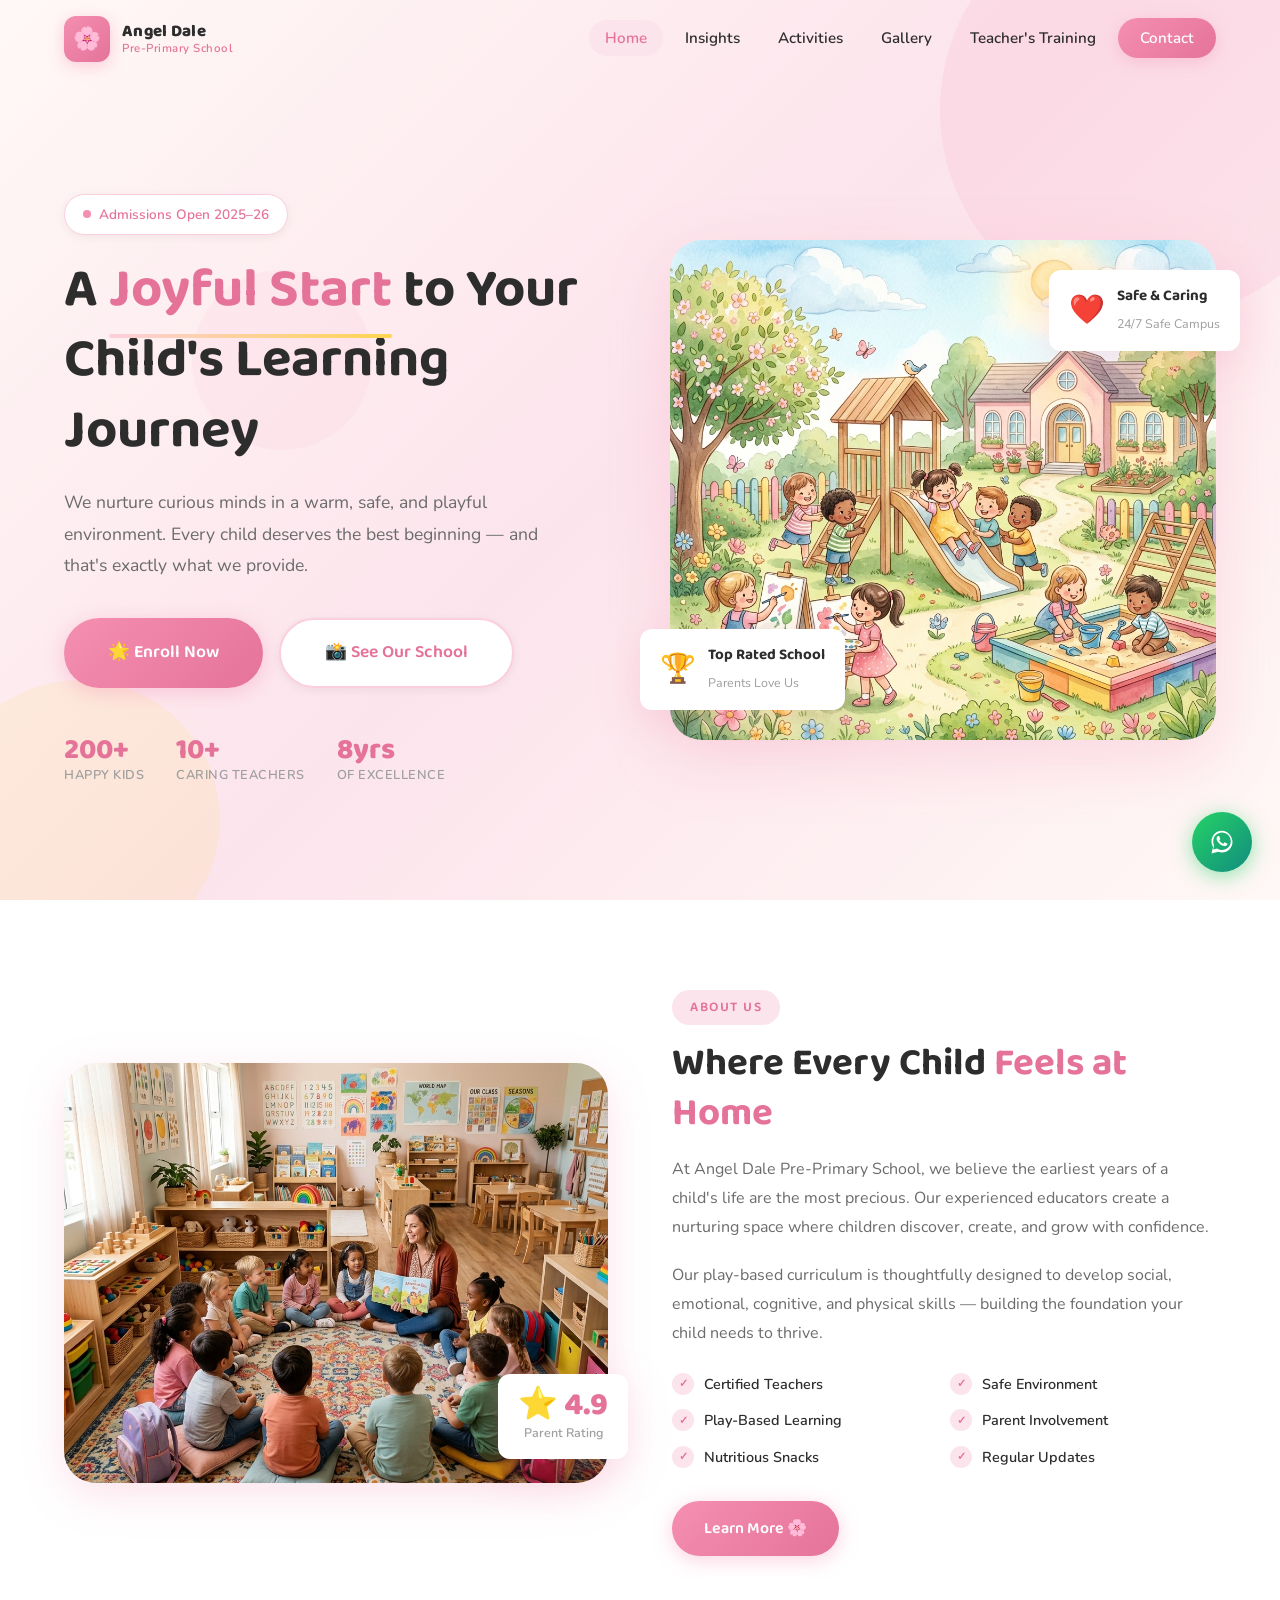
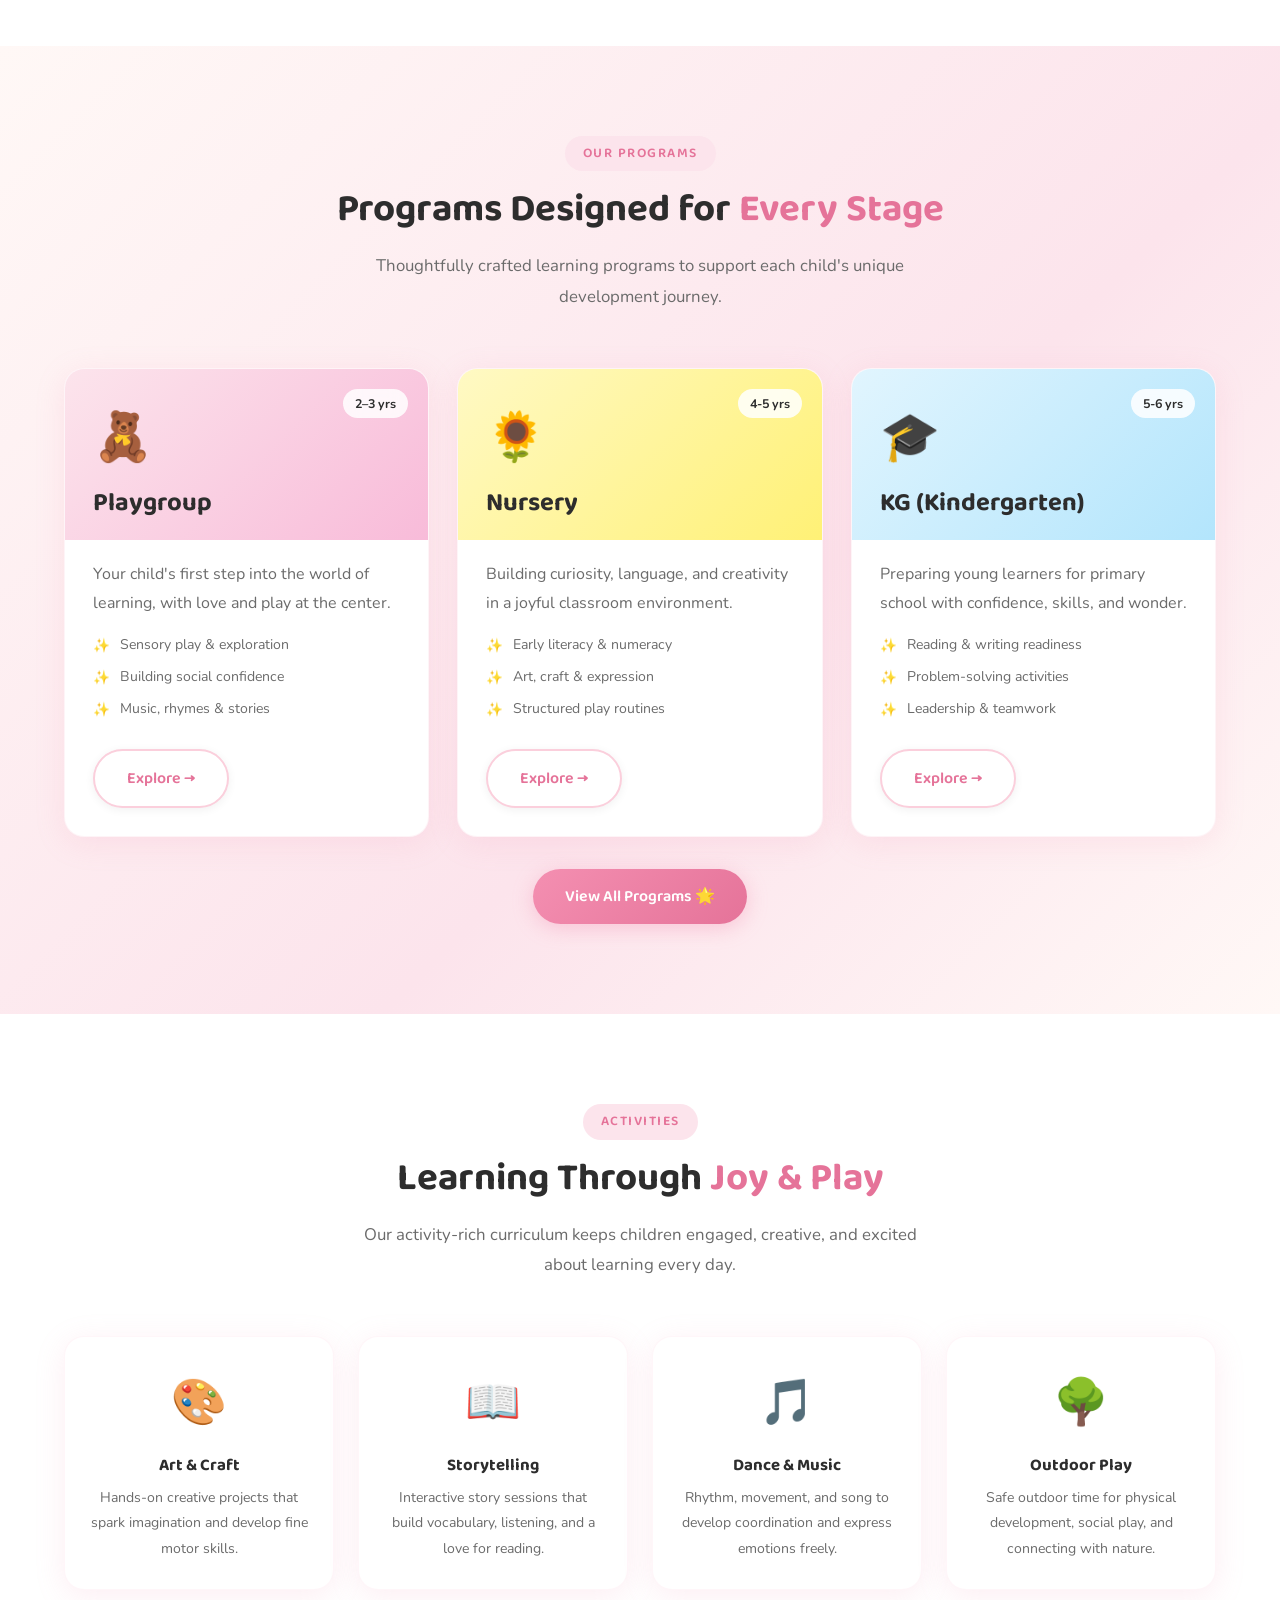
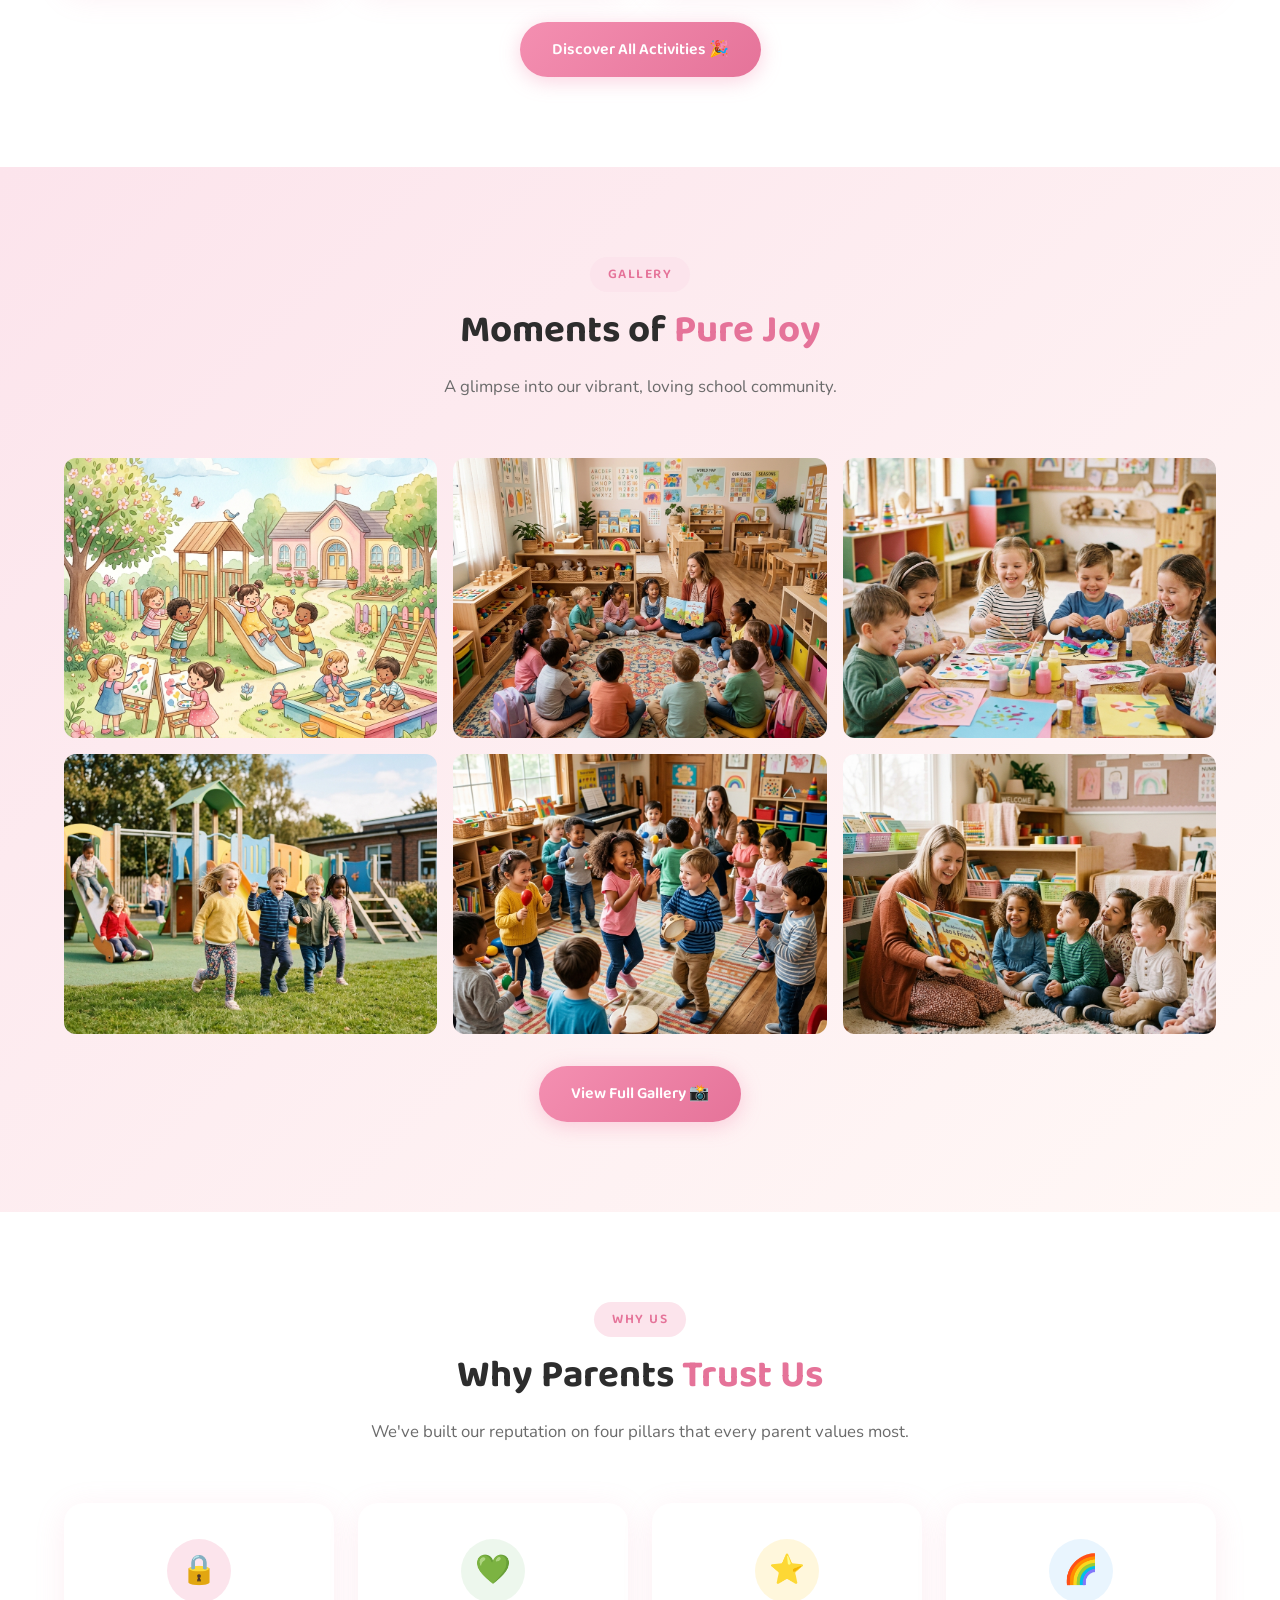
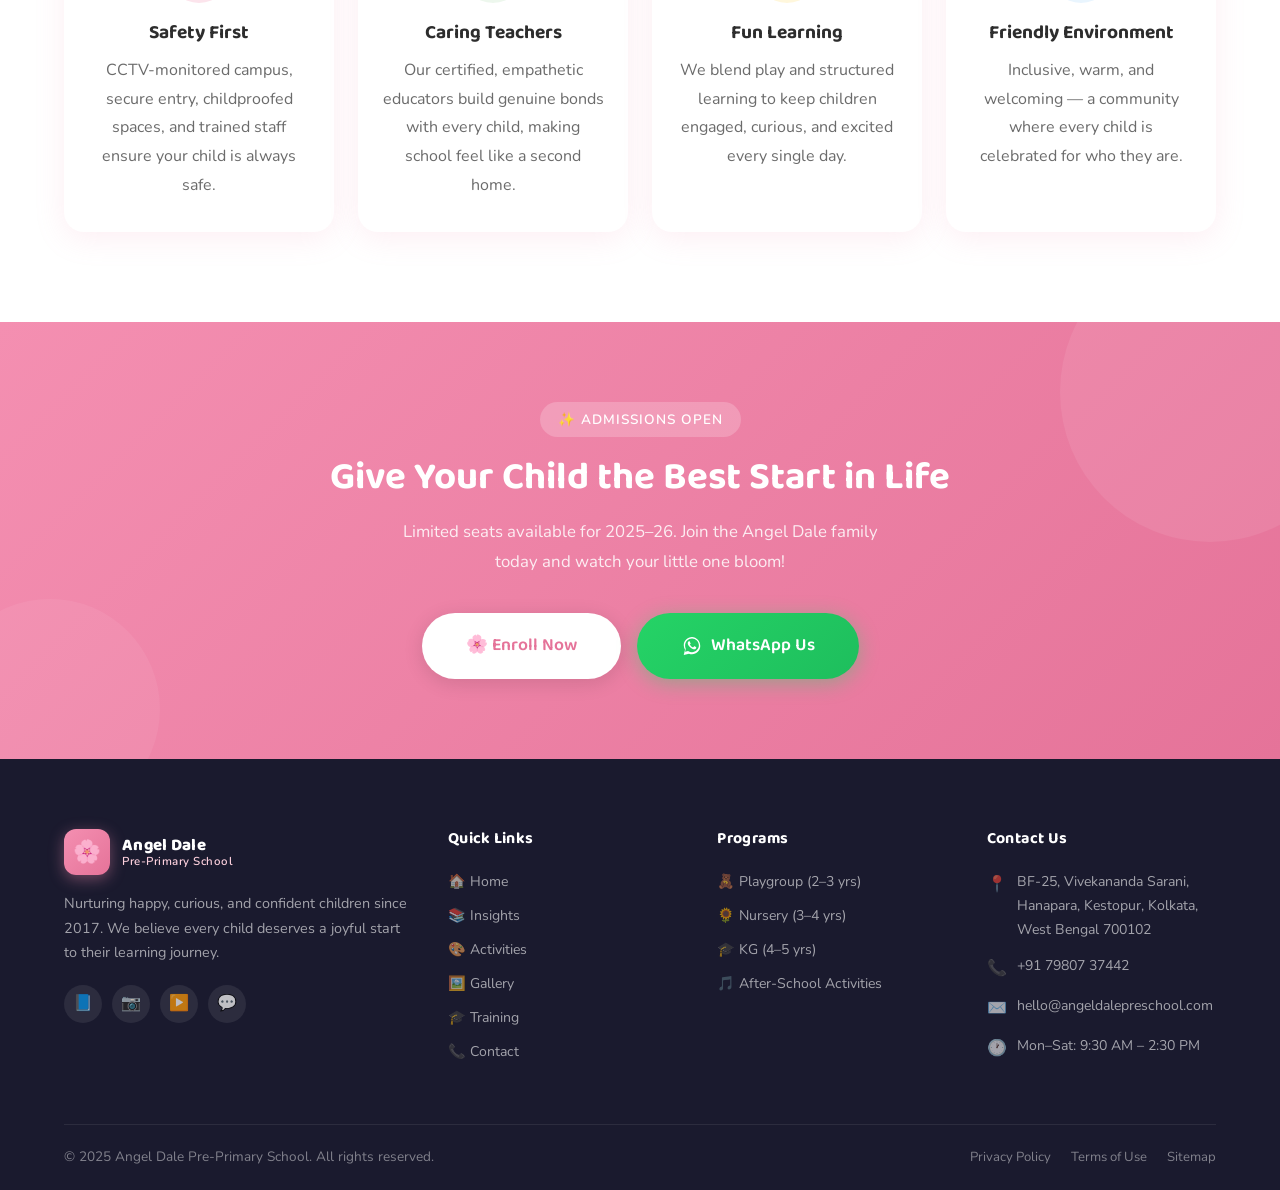
==== index.html @ d0fca9ce "Finalized Layout and Theme" ====
<!DOCTYPE html>
<html lang="en">

<head>
  <meta charset="UTF-8" />
  <meta name="viewport" content="width=device-width, initial-scale=1.0" />
  <title>Angel Dale Pre-Primary School – A Joyful Start to Learning</title>
  <meta name="description"
    content="Angel Dale Pre-Primary School offers a warm, safe, and joyful learning environment for children aged 2–5 years. Enroll today for Playgroup, Nursery, and KG programs." />
  <link rel="stylesheet" href="css/style.css" />
  <!-- Phosphor Icons -->
  <script src="https://unpkg.com/@phosphor-icons/web@2.1.1/src/index.js" defer></script>
</head>

<body>

  <!-- ============ NAVBAR ============ -->
  <nav class="navbar" id="navbar" aria-label="Main navigation">
    <div class="container">
      <div class="nav-inner">
        <!-- Logo -->
        <a href="index.html" class="nav-logo" aria-label="Angel Dale Home">
          <div class="nav-logo-icon">🌸</div>
          <div class="nav-logo-text">
            <span class="nav-logo-name">Angel Dale</span>
            <span class="nav-logo-tagline">Pre-Primary School</span>
          </div>
        </a>

        <!-- Navigation Links -->
        <ul class="nav-menu" id="nav-menu" role="menubar">
          <li role="none"><a href="index.html" class="nav-link active" role="menuitem">Home</a></li>
          <li role="none"><a href="insights.html" class="nav-link" role="menuitem">Insights</a></li>
          <li role="none"><a href="activities.html" class="nav-link" role="menuitem">Activities</a></li>
          <li role="none"><a href="gallery.html" class="nav-link" role="menuitem">Gallery</a></li>
          <li role="none"><a href="training.html" class="nav-link" role="menuitem">Teacher's Training</a></li>
          <li role="none"><a href="contact.html" class="nav-link nav-cta" role="menuitem">Contact</a></li>
        </ul>

        <!-- Hamburger -->
        <button class="hamburger" id="hamburger" aria-label="Toggle mobile menu" aria-expanded="false">
          <span></span><span></span><span></span>
        </button>
      </div>
    </div>
  </nav>

  <!-- ============ HERO SECTION ============ -->
  <section class="hero" id="home" aria-label="Hero section">
    <div class="hero-bg-shapes" aria-hidden="true">
      <div class="hero-shape hero-shape-1"></div>
      <div class="hero-shape hero-shape-2"></div>
      <div class="hero-shape hero-shape-3"></div>
    </div>
    <div class="container">
      <div class="hero-content">
        <!-- Hero Text -->
        <div class="hero-text">
          <div class="hero-badge">
            <span class="hero-badge-dot"></span>
            Admissions Open 2025–26
          </div>
          <h1 class="hero-title">
            A <span class="highlight">Joyful Start</span> to Your Child's Learning Journey
          </h1>
          <p class="hero-description">
            We nurture curious minds in a warm, safe, and playful environment.
            Every child deserves the best beginning — and that's exactly what we provide.
          </p>
          <div class="hero-buttons">
            <a href="contact.html" class="btn btn-primary btn-lg" id="btn-enroll-hero">
              🌟 Enroll Now
            </a>
            <a href="gallery.html" class="btn btn-secondary btn-lg" id="btn-visit-hero">
              📸 See Our School
            </a>
          </div>
          <div class="hero-stats">
            <div class="hero-stat">
              <span class="hero-stat-number" data-count="200" data-suffix="+">200+</span>
              <span class="hero-stat-label">Happy Kids</span>
            </div>
            <div class="hero-stat">
              <span class="hero-stat-number" data-count="10" data-suffix="+">10+</span>
              <span class="hero-stat-label">Caring Teachers</span>
            </div>
            <div class="hero-stat">
              <span class="hero-stat-number" data-count="8" data-suffix="yrs">8yrs</span>
              <span class="hero-stat-label">Of Excellence</span>
            </div>
          </div>
        </div>

        <!-- Hero Image -->
        <div class="hero-image-wrap" aria-hidden="true">
          <img src="images/hero.png" alt="Children happily learning at Angel Dale" class="hero-img" />
          <div class="hero-float-card hero-float-card-1">
            <span class="float-card-icon">🏆</span>
            <div class="float-card-text">
              <strong>Top Rated School</strong>
              <span>Parents Love Us</span>
            </div>
          </div>
          <div class="hero-float-card hero-float-card-2">
            <span class="float-card-icon">❤️</span>
            <div class="float-card-text">
              <strong>Safe & Caring</strong>
              <span>24/7 Safe Campus</span>
            </div>
          </div>
        </div>
      </div>
    </div>
  </section>

  <!-- ============ ABOUT PREVIEW ============ -->
  <section class="section bg-white" id="about" aria-label="About Angel Dale">
    <div class="container">
      <div class="about-preview">
        <div class="about-img-wrap reveal-left">
          <img src="images/classroom.png" alt="Angel Dale warm classroom" class="about-img" />
          <div class="about-img-badge">
            <div class="badge-number">⭐ 4.9</div>
            <div class="badge-text">Parent Rating</div>
          </div>
        </div>
        <div class="about-text reveal-right">
          <span class="section-badge">About Us</span>
          <h2>Where Every Child <span style="color:var(--primary-dark)">Feels at Home</span></h2>
          <p>
            At Angel Dale Pre-Primary School, we believe the earliest years of a child's life
            are the most precious. Our experienced educators create a nurturing space where
            children discover, create, and grow with confidence.
          </p>
          <p>
            Our play-based curriculum is thoughtfully designed to develop social, emotional,
            cognitive, and physical skills — building the foundation your child needs to thrive.
          </p>
          <div class="about-features">
            <div class="about-feature-item">
              <span class="check">✓</span>
              Certified Teachers
            </div>
            <div class="about-feature-item">
              <span class="check">✓</span>
              Safe Environment
            </div>
            <div class="about-feature-item">
              <span class="check">✓</span>
              Play-Based Learning
            </div>
            <div class="about-feature-item">
              <span class="check">✓</span>
              Parent Involvement
            </div>
            <div class="about-feature-item">
              <span class="check">✓</span>
              Nutritious Snacks
            </div>
            <div class="about-feature-item">
              <span class="check">✓</span>
              Regular Updates
            </div>
          </div>
          <div class="mt-32">
            <a href="insights.html" class="btn btn-primary" id="btn-about-learn">
              Learn More 🌸
            </a>
          </div>
        </div>
      </div>
    </div>
  </section>

  <!-- ============ INSIGHTS PREVIEW (COURSES) ============ -->
  <section class="section bg-gradient-warm" id="insights-preview" aria-label="Our programs">
    <div class="container">
      <div class="section-header reveal">
        <span class="section-badge">Our Programs</span>
        <h2 class="section-title">Programs Designed for <span>Every Stage</span></h2>
        <p class="section-subtitle">Thoughtfully crafted learning programs to support each child's unique development
          journey.</p>
      </div>
      <div class="courses-grid">
        <!-- Playgroup -->
        <div class="course-card reveal delay-1">
          <div class="course-card-header playgroup">
            <div class="course-emoji">🧸</div>
            <h3>Playgroup</h3>
            <span class="course-age-badge">2–3 yrs</span>
          </div>
          <div class="course-card-body">
            <p>Your child's first step into the world of learning, with love and play at the center.</p>
            <ul class="course-features">
              <li class="course-feature">Sensory play & exploration</li>
              <li class="course-feature">Building social confidence</li>
              <li class="course-feature">Music, rhymes & stories</li>
            </ul>
          </div>
          <div class="course-card-footer">
            <a href="insights.html#playgroup" class="btn btn-secondary" id="btn-playgroup-home">Explore →</a>
          </div>
        </div>

        <!-- Nursery -->
        <div class="course-card reveal delay-2">
          <div class="course-card-header nursery">
            <div class="course-emoji">🌻</div>
            <h3>Nursery</h3>
            <span class="course-age-badge">4-5 yrs</span>
          </div>
          <div class="course-card-body">
            <p>Building curiosity, language, and creativity in a joyful classroom environment.</p>
            <ul class="course-features">
              <li class="course-feature">Early literacy & numeracy</li>
              <li class="course-feature">Art, craft & expression</li>
              <li class="course-feature">Structured play routines</li>
            </ul>
          </div>
          <div class="course-card-footer">
            <a href="insights.html#nursery" class="btn btn-secondary" id="btn-nursery-home">Explore →</a>
          </div>
        </div>

        <!-- KG -->
        <div class="course-card reveal delay-3">
          <div class="course-card-header kg">
            <div class="course-emoji">🎓</div>
            <h3>KG (Kindergarten)</h3>
            <span class="course-age-badge">5-6 yrs</span>
          </div>
          <div class="course-card-body">
            <p>Preparing young learners for primary school with confidence, skills, and wonder.</p>
            <ul class="course-features">
              <li class="course-feature">Reading & writing readiness</li>
              <li class="course-feature">Problem-solving activities</li>
              <li class="course-feature">Leadership & teamwork</li>
            </ul>
          </div>
          <div class="course-card-footer">
            <a href="insights.html#kg" class="btn btn-secondary" id="btn-kg-home">Explore →</a>
          </div>
        </div>
      </div>
      <div class="text-center mt-32 reveal">
        <a href="insights.html" class="btn btn-primary" id="btn-all-programs">View All Programs 🌟</a>
      </div>
    </div>
  </section>

  <!-- ============ ACTIVITIES PREVIEW ============ -->
  <section class="section bg-white" id="activities-preview" aria-label="Activities at Angel Dale">
    <div class="container">
      <div class="section-header reveal">
        <span class="section-badge">Activities</span>
        <h2 class="section-title">Learning Through <span>Joy & Play</span></h2>
        <p class="section-subtitle">Our activity-rich curriculum keeps children engaged, creative, and excited about
          learning every day.</p>
      </div>
      <div class="activities-grid">
        <div class="activity-card reveal delay-1">
          <span class="activity-icon">🎨</span>
          <h4>Art & Craft</h4>
          <p>Hands-on creative projects that spark imagination and develop fine motor skills.</p>
        </div>
        <div class="activity-card reveal delay-2">
          <span class="activity-icon">📖</span>
          <h4>Storytelling</h4>
          <p>Interactive story sessions that build vocabulary, listening, and a love for reading.</p>
        </div>
        <div class="activity-card reveal delay-3">
          <span class="activity-icon">🎵</span>
          <h4>Dance & Music</h4>
          <p>Rhythm, movement, and song to develop coordination and express emotions freely.</p>
        </div>
        <div class="activity-card reveal delay-4">
          <span class="activity-icon">🌳</span>
          <h4>Outdoor Play</h4>
          <p>Safe outdoor time for physical development, social play, and connecting with nature.</p>
        </div>
      </div>
      <div class="text-center mt-32 reveal">
        <a href="activities.html" class="btn btn-primary" id="btn-all-activities">Discover All Activities 🎉</a>
      </div>
    </div>
  </section>

  <!-- ============ GALLERY PREVIEW ============ -->
  <section class="section bg-gradient-pink" id="gallery-preview" aria-label="Gallery preview">
    <div class="container">
      <div class="section-header reveal">
        <span class="section-badge">Gallery</span>
        <h2 class="section-title">Moments of <span>Pure Joy</span></h2>
        <p class="section-subtitle">A glimpse into our vibrant, loving school community.</p>
      </div>
      <div class="gallery-grid reveal">
        <div class="gallery-item" data-lightbox>
          <img src="images/hero.png" alt="Children playing at Angel Dale" loading="lazy" />
          <div class="gallery-overlay">
            <div class="gallery-overlay-icon">🔍</div>
          </div>
        </div>
        <div class="gallery-item" data-lightbox>
          <img src="images/classroom.png" alt="Classroom at Angel Dale" loading="lazy" />
          <div class="gallery-overlay">
            <div class="gallery-overlay-icon">🔍</div>
          </div>
        </div>
        <div class="gallery-item" data-lightbox>
          <img src="images/art-craft.png" alt="Art and craft activities" loading="lazy" />
          <div class="gallery-overlay">
            <div class="gallery-overlay-icon">🔍</div>
          </div>
        </div>
        <div class="gallery-item" data-lightbox>
          <img src="images/outdoor-play.png" alt="Outdoor play session" loading="lazy" />
          <div class="gallery-overlay">
            <div class="gallery-overlay-icon">🔍</div>
          </div>
        </div>
        <div class="gallery-item" data-lightbox>
          <img src="images/dance-music.png" alt="Dance and music class" loading="lazy" />
          <div class="gallery-overlay">
            <div class="gallery-overlay-icon">🔍</div>
          </div>
        </div>
        <div class="gallery-item" data-lightbox>
          <img src="images/storytelling.png" alt="Storytelling session" loading="lazy" />
          <div class="gallery-overlay">
            <div class="gallery-overlay-icon">🔍</div>
          </div>
        </div>
      </div>
      <div class="text-center mt-32 reveal">
        <a href="gallery.html" class="btn btn-primary" id="btn-gallery-more">View Full Gallery 📸</a>
      </div>
    </div>
  </section>

  <!-- ============ WHY PARENTS TRUST US ============ -->
  <section class="section bg-white" id="trust" aria-label="Why parents trust Angel Dale">
    <div class="container">
      <div class="section-header reveal">
        <span class="section-badge">Why Us</span>
        <h2 class="section-title">Why Parents <span>Trust Us</span></h2>
        <p class="section-subtitle">We've built our reputation on four pillars that every parent values most.</p>
      </div>
      <div class="trust-grid">
        <div class="trust-card reveal delay-1">
          <div class="icon-circle pink">🔒</div>
          <h4>Safety First</h4>
          <p>CCTV-monitored campus, secure entry, childproofed spaces, and trained staff ensure your child is always
            safe.</p>
        </div>
        <div class="trust-card reveal delay-2">
          <div class="icon-circle green">💚</div>
          <h4>Caring Teachers</h4>
          <p>Our certified, empathetic educators build genuine bonds with every child, making school feel like a second
            home.</p>
        </div>
        <div class="trust-card reveal delay-3">
          <div class="icon-circle yellow">⭐</div>
          <h4>Fun Learning</h4>
          <p>We blend play and structured learning to keep children engaged, curious, and excited every single day.</p>
        </div>
        <div class="trust-card reveal delay-4">
          <div class="icon-circle blue">🌈</div>
          <h4>Friendly Environment</h4>
          <p>Inclusive, warm, and welcoming — a community where every child is celebrated for who they are.</p>
        </div>
      </div>
    </div>
  </section>

  <!-- ============ CTA SECTION ============ -->
  <section class="cta-section" id="cta-main" aria-label="Admissions open call to action">
    <div class="container">
      <div class="cta-content reveal">
        <span class="cta-badge">✨ Admissions Open</span>
        <h2>Give Your Child the Best Start in Life</h2>
        <p>Limited seats available for 2025–26. Join the Angel Dale family today and watch your little one bloom!</p>
        <div class="cta-buttons">
          <a href="contact.html" class="btn btn-white btn-lg" id="btn-cta-enroll">
            🌸 Enroll Now
          </a>
          <a href="https://wa.me/919876543210?text=Hello!%20I'd%20like%20to%20enquire%20about%20admissions%20at%20Angel%20Dale."
            class="btn btn-whatsapp btn-lg" id="btn-cta-whatsapp" target="_blank" rel="noopener">
            <svg width="22" height="22" viewBox="0 0 32 32" fill="currentColor" aria-hidden="true">
              <path
                d="M16 3C9.373 3 4 8.373 4 15c0 2.386.669 4.617 1.827 6.52L4 29l7.68-1.803A12.94 12.94 0 0016 28c6.627 0 12-5.373 12-12S22.627 3 16 3zm0 22c-1.89 0-3.662-.515-5.18-1.415l-.37-.22-4.57 1.072 1.097-4.46-.24-.385A9.94 9.94 0 016 15c0-5.514 4.486-10 10-10s10 4.486 10 10-4.486 10-10 10zm5.58-7.56c-.305-.152-1.806-.891-2.086-.993-.28-.102-.484-.152-.688.152-.204.305-.789.993-.968 1.197-.178.203-.357.228-.662.076-.305-.152-1.288-.474-2.452-1.511-.907-.809-1.52-1.807-1.698-2.112-.178-.305-.019-.47.134-.621.137-.136.305-.355.458-.533.152-.178.203-.305.305-.508.102-.203.051-.381-.025-.533-.076-.152-.688-1.66-.942-2.272-.248-.597-.5-.516-.688-.525l-.585-.01c-.203 0-.533.076-.812.381-.28.305-1.068 1.044-1.068 2.547s1.093 2.955 1.245 3.158c.152.204 2.15 3.284 5.212 4.606.729.315 1.298.503 1.741.644.732.232 1.398.2 1.924.121.587-.087 1.806-.738 2.061-1.451.254-.713.254-1.324.178-1.451-.076-.128-.28-.203-.585-.355z" />
            </svg>
            WhatsApp Us
          </a>
        </div>
      </div>
    </div>
  </section>

  <!-- ============ FOOTER ============ -->
  <footer class="footer" aria-label="Site footer">
    <div class="container">
      <div class="footer-grid">
        <!-- Brand -->
        <div class="footer-brand">
          <a href="index.html" class="nav-logo">
            <div class="nav-logo-icon">🌸</div>
            <div class="nav-logo-text">
              <span class="nav-logo-name">Angel Dale</span>
              <span class="nav-logo-tagline" style="color:var(--primary-light)">Pre-Primary School</span>
            </div>
          </a>
          <p>Nurturing happy, curious, and confident children since 2017. We believe every child deserves a joyful start
            to their learning journey.</p>
          <div class="footer-social">
            <a href="#" class="footer-social-link" aria-label="Facebook">📘</a>
            <a href="#" class="footer-social-link" aria-label="Instagram">📷</a>
            <a href="#" class="footer-social-link" aria-label="YouTube">▶️</a>
            <a href="https://wa.me/919876543210" class="footer-social-link" aria-label="WhatsApp" target="_blank"
              rel="noopener">💬</a>
          </div>
        </div>

        <!-- Quick Links -->
        <div>
          <h4 class="footer-heading">Quick Links</h4>
          <ul class="footer-links">
            <li><a href="index.html" class="footer-link">🏠 Home</a></li>
            <li><a href="insights.html" class="footer-link">📚 Insights</a></li>
            <li><a href="activities.html" class="footer-link">🎨 Activities</a></li>
            <li><a href="gallery.html" class="footer-link">🖼️ Gallery</a></li>
            <li><a href="training.html" class="footer-link">🎓 Training</a></li>
            <li><a href="contact.html" class="footer-link">📞 Contact</a></li>
          </ul>
        </div>

        <!-- Programs -->
        <div>
          <h4 class="footer-heading">Programs</h4>
          <ul class="footer-links">
            <li><a href="insights.html#playgroup" class="footer-link">🧸 Playgroup (2–3 yrs)</a></li>
            <li><a href="insights.html#nursery" class="footer-link">🌻 Nursery (3–4 yrs)</a></li>
            <li><a href="insights.html#kg" class="footer-link">🎓 KG (4–5 yrs)</a></li>
            <li><a href="activities.html" class="footer-link">🎵 After-School Activities</a></li>
          </ul>
        </div>

        <!-- Contact -->
        <div>
          <h4 class="footer-heading">Contact Us</h4>
          <div class="footer-contact-item">
            <span class="footer-contact-icon">📍</span>
            <span>BF-25, Vivekananda Sarani, Hanapara, Kestopur, Kolkata, West Bengal 700102 </span>
          </div>
          <div class="footer-contact-item">
            <span class="footer-contact-icon">📞</span>
            <span><a href="tel:+91 7980737442" style="color:inherit">+91 79807 37442</a></span>
          </div>
          <div class="footer-contact-item">
            <span class="footer-contact-icon">✉️</span>
            <span><a href="mailto:hello@angeldalepreschool.com"
                style="color:inherit">hello@angeldalepreschool.com</a></span>
          </div>
          <div class="footer-contact-item">
            <span class="footer-contact-icon">🕐</span>
            <span>Mon–Sat: 9:30 AM – 2:30 PM</span>
          </div>
        </div>
      </div>

      <!-- Footer Bottom -->
      <div class="footer-bottom">
        <p>© 2025 Angel Dale Pre-Primary School. All rights reserved.</p>
        <div class="footer-bottom-links">
          <a href="#">Privacy Policy</a>
          <a href="#">Terms of Use</a>
          <a href="#">Sitemap</a>
        </div>
      </div>
    </div>
  </footer>

  <!-- ============ FLOATING WHATSAPP BUTTON ============ -->
  <a href="https://wa.me/917980737442?text=Hello!%20I'd%20like%20to%20enquire%20about%20Angel%20Dale%20Pre-Primary%20School."
    class="whatsapp-float" id="whatsapp-float" target="_blank" rel="noopener" aria-label="Chat on WhatsApp">
    <span class="whatsapp-float-tooltip">Chat with us!</span>
    <svg width="28" height="28" viewBox="0 0 32 32" fill="white" aria-hidden="true">
      <path
        d="M16 3C9.373 3 4 8.373 4 15c0 2.386.669 4.617 1.827 6.52L4 29l7.68-1.803A12.94 12.94 0 0016 28c6.627 0 12-5.373 12-12S22.627 3 16 3zm0 22c-1.89 0-3.662-.515-5.18-1.415l-.37-.22-4.57 1.072 1.097-4.46-.24-.385A9.94 9.94 0 016 15c0-5.514 4.486-10 10-10s10 4.486 10 10-4.486 10-10 10zm5.58-7.56c-.305-.152-1.806-.891-2.086-.993-.28-.102-.484-.152-.688.152-.204.305-.789.993-.968 1.197-.178.203-.357.228-.662.076-.305-.152-1.288-.474-2.452-1.511-.907-.809-1.52-1.807-1.698-2.112-.178-.305-.019-.47.134-.621.137-.136.305-.355.458-.533.152-.178.203-.305.305-.508.102-.203.051-.381-.025-.533-.076-.152-.688-1.66-.942-2.272-.248-.597-.5-.516-.688-.525l-.585-.01c-.203 0-.533.076-.812.381-.28.305-1.068 1.044-1.068 2.547s1.093 2.955 1.245 3.158c.152.204 2.15 3.284 5.212 4.606.729.315 1.298.503 1.741.644.732.232 1.398.2 1.924.121.587-.087 1.806-.738 2.061-1.451.254-.713.254-1.324.178-1.451-.076-.128-.28-.203-.585-.355z" />
    </svg>
  </a>

  <!-- ============ LIGHTBOX ============ -->
  <div class="lightbox" id="lightbox" role="dialog" aria-modal="true" aria-label="Image viewer">
    <div class="lightbox-content">
      <button class="lightbox-close" id="lightbox-close" aria-label="Close image viewer">✕</button>
      <button class="lightbox-nav lightbox-prev" id="lightbox-prev" aria-label="Previous image">‹</button>
      <img src="" alt="Gallery image" class="lightbox-img" id="lightbox-img" />
      <button class="lightbox-nav lightbox-next" id="lightbox-next" aria-label="Next image">›</button>
    </div>
  </div>

  <script src="js/script.js"></script>
</body>

</html>
---- css/style.css ----
/* ============================================
   ANGEL DALE PRE-PRIMARY SCHOOL - STYLESHEET
   Design System: Soft, Warm, Child-Friendly
   ============================================ */

/* ---------- GOOGLE FONTS IMPORT ---------- */
@import url('https://fonts.googleapis.com/css2?family=Baloo+2:wght@400;500;600;700;800&family=Nunito:wght@300;400;500;600;700&display=swap');

/* ---------- CSS CUSTOM PROPERTIES ---------- */
:root {
  --primary: #F48FB1;
  --primary-dark: #E57399;
  --primary-light: #FBCFDC;
  --secondary: #FCE4EC;
  --background: #FFF8F6;
  --text: #2D2D2D;
  --text-light: #6B6B6B;
  --text-muted: #9E9E9E;
  --accent: #FFD54F;
  --accent-dark: #FFB300;
  --white: #FFFFFF;
  --green: #A5D6A7;
  --blue: #90CAF9;
  --purple: #CE93D8;

  /* Shadows */
  --shadow-soft: 0 4px 20px rgba(244, 143, 177, 0.12);
  --shadow-card: 0 6px 30px rgba(244, 143, 177, 0.15);
  --shadow-hover: 0 12px 40px rgba(244, 143, 177, 0.25);
  --shadow-sm: 0 2px 10px rgba(0, 0, 0, 0.06);

  /* Border Radius */
  --radius-sm: 8px;
  --radius-md: 12px;
  --radius-lg: 20px;
  --radius-xl: 32px;
  --radius-full: 100px;

  /* Transitions */
  --transition: all 0.3s cubic-bezier(0.4, 0, 0.2, 1);
  --transition-slow: all 0.5s cubic-bezier(0.4, 0, 0.2, 1);

  /* Spacing */
  --section-padding: 90px 0;
  --container-max: 1200px;
}

/* ---------- RESET & BASE ---------- */
*, *::before, *::after {
  margin: 0;
  padding: 0;
  box-sizing: border-box;
}

html {
  scroll-behavior: smooth;
  font-size: 16px;
}

body {
  font-family: 'Nunito', sans-serif;
  background-color: var(--background);
  color: var(--text);
  line-height: 1.7;
  overflow-x: hidden;
}

/* ---------- TYPOGRAPHY ---------- */
h1, h2, h3, h4, h5, h6 {
  font-family: 'Baloo 2', cursive;
  font-weight: 700;
  line-height: 1.3;
  color: var(--text);
}

h1 { font-size: clamp(2rem, 5vw, 3.2rem); }
h2 { font-size: clamp(1.6rem, 3.5vw, 2.4rem); }
h3 { font-size: clamp(1.2rem, 2.5vw, 1.6rem); }
h4 { font-size: 1.2rem; }

p {
  font-size: 1rem;
  color: var(--text-light);
  line-height: 1.8;
}

a {
  text-decoration: none;
  color: inherit;
  transition: var(--transition);
}

img {
  max-width: 100%;
  height: auto;
  display: block;
}

ul { list-style: none; }

/* ---------- CONTAINER ---------- */
.container {
  max-width: var(--container-max);
  margin: 0 auto;
  padding: 0 24px;
}

/* ---------- SECTION STYLES ---------- */
.section {
  padding: var(--section-padding);
}

.section-header {
  text-align: center;
  margin-bottom: 56px;
}

.section-badge {
  display: inline-block;
  background: var(--secondary);
  color: var(--primary-dark);
  font-family: 'Baloo 2', cursive;
  font-size: 0.85rem;
  font-weight: 600;
  letter-spacing: 1.5px;
  text-transform: uppercase;
  padding: 6px 18px;
  border-radius: var(--radius-full);
  margin-bottom: 14px;
}

.section-title {
  margin-bottom: 16px;
}

.section-title span {
  color: var(--primary-dark);
}

.section-subtitle {
  font-size: 1.05rem;
  color: var(--text-light);
  max-width: 580px;
  margin: 0 auto;
}

/* ---------- BUTTONS ---------- */
.btn {
  display: inline-flex;
  align-items: center;
  gap: 8px;
  padding: 14px 32px;
  border-radius: var(--radius-full);
  font-family: 'Baloo 2', cursive;
  font-size: 1rem;
  font-weight: 600;
  cursor: pointer;
  border: none;
  transition: var(--transition);
  text-decoration: none;
  white-space: nowrap;
}

.btn-primary {
  background: linear-gradient(135deg, var(--primary), var(--primary-dark));
  color: var(--white);
  box-shadow: 0 4px 20px rgba(244, 143, 177, 0.4);
}

.btn-primary:hover {
  transform: translateY(-2px);
  box-shadow: 0 8px 30px rgba(244, 143, 177, 0.5);
  color: var(--white);
}

.btn-secondary {
  background: var(--white);
  color: var(--primary-dark);
  border: 2px solid var(--primary-light);
  box-shadow: var(--shadow-sm);
}

.btn-secondary:hover {
  background: var(--secondary);
  transform: translateY(-2px);
  box-shadow: var(--shadow-card);
  border-color: var(--primary);
  color: var(--primary-dark);
}

.btn-accent {
  background: linear-gradient(135deg, var(--accent), var(--accent-dark));
  color: var(--text);
  box-shadow: 0 4px 20px rgba(255, 213, 79, 0.4);
}

.btn-accent:hover {
  transform: translateY(-2px);
  box-shadow: 0 8px 30px rgba(255, 213, 79, 0.5);
}

.btn-whatsapp {
  background: linear-gradient(135deg, #25D366, #1ebe5d);
  color: var(--white);
  box-shadow: 0 4px 20px rgba(37, 211, 102, 0.4);
  font-size: 1.05rem;
  padding: 16px 36px;
}

.btn-whatsapp:hover {
  transform: translateY(-3px);
  box-shadow: 0 10px 35px rgba(37, 211, 102, 0.5);
  color: var(--white);
}

.btn-lg {
  padding: 18px 44px;
  font-size: 1.1rem;
}

/* ---------- CARDS ---------- */
.card {
  background: var(--white);
  border-radius: var(--radius-lg);
  box-shadow: var(--shadow-card);
  padding: 32px;
  transition: var(--transition);
  border: 1px solid rgba(244, 143, 177, 0.1);
}

.card:hover {
  transform: translateY(-6px);
  box-shadow: var(--shadow-hover);
  border-color: var(--primary-light);
}

/* ---------- ICON CIRCLE ---------- */
.icon-circle {
  width: 64px;
  height: 64px;
  border-radius: 50%;
  display: flex;
  align-items: center;
  justify-content: center;
  font-size: 1.6rem;
  flex-shrink: 0;
  background: var(--secondary);
}

.icon-circle.pink { background: var(--secondary); }
.icon-circle.yellow { background: rgba(255, 213, 79, 0.2); }
.icon-circle.green { background: rgba(165, 214, 167, 0.2); }
.icon-circle.blue { background: rgba(144, 202, 249, 0.2); }
.icon-circle.purple { background: rgba(206, 147, 216, 0.2); }

/* ---------- GRADIENT BACKGROUNDS ---------- */
.bg-gradient-pink {
  background: linear-gradient(135deg, var(--secondary) 0%, var(--background) 100%);
}

.bg-gradient-warm {
  background: linear-gradient(135deg, #FFF8F6 0%, #FCE4EC 60%, #FFF8F6 100%);
}

.bg-white { background: var(--white); }
.bg-pink { background: var(--secondary); }

/* ============================================
   NAVBAR
   ============================================ */
.navbar {
  position: fixed;
  top: 0;
  left: 0;
  right: 0;
  z-index: 1000;
  padding: 16px 0;
  transition: var(--transition);
  background: transparent;
}

.navbar.scrolled {
  background: rgba(255, 255, 255, 0.95);
  backdrop-filter: blur(12px);
  box-shadow: 0 2px 20px rgba(244, 143, 177, 0.15);
  padding: 12px 0;
}

.nav-inner {
  display: flex;
  align-items: center;
  justify-content: space-between;
}

.nav-logo {
  display: flex;
  align-items: center;
  gap: 12px;
}

.nav-logo-icon {
  width: 46px;
  height: 46px;
  border-radius: 12px;
  background: linear-gradient(135deg, var(--primary), var(--primary-dark));
  display: flex;
  align-items: center;
  justify-content: center;
  font-size: 1.4rem;
  box-shadow: 0 4px 15px rgba(244, 143, 177, 0.4);
}

.nav-logo-text {
  display: flex;
  flex-direction: column;
  line-height: 1.1;
}

.nav-logo-name {
  font-family: 'Baloo 2', cursive;
  font-weight: 800;
  font-size: 1.05rem;
  color: var(--text);
  letter-spacing: 0.3px;
}

.nav-logo-tagline {
  font-size: 0.72rem;
  color: var(--primary-dark);
  font-weight: 600;
  letter-spacing: 0.5px;
}

.nav-menu {
  display: flex;
  align-items: center;
  gap: 6px;
}

.nav-link {
  font-family: 'Nunito', sans-serif;
  font-size: 0.95rem;
  font-weight: 600;
  color: var(--text);
  padding: 8px 16px;
  border-radius: var(--radius-full);
  transition: var(--transition);
}

.nav-link:hover,
.nav-link.active {
  color: var(--primary-dark);
  background: var(--secondary);
}

.nav-cta {
  background: linear-gradient(135deg, var(--primary), var(--primary-dark));
  color: var(--white) !important;
  padding: 10px 22px;
  box-shadow: 0 4px 15px rgba(244, 143, 177, 0.35);
}

.nav-cta:hover {
  transform: translateY(-1px);
  box-shadow: 0 6px 20px rgba(244, 143, 177, 0.45);
  background: var(--secondary) !important;
  color: var(--primary-dark) !important;
}

/* Hamburger */
.hamburger {
  display: none;
  flex-direction: column;
  gap: 5px;
  cursor: pointer;
  padding: 4px;
  background: none;
  border: none;
}

.hamburger span {
  width: 26px;
  height: 2.5px;
  background: var(--text);
  border-radius: 2px;
  transition: var(--transition);
  display: block;
}

.hamburger.open span:nth-child(1) { transform: translateY(7.5px) rotate(45deg); }
.hamburger.open span:nth-child(2) { opacity: 0; }
.hamburger.open span:nth-child(3) { transform: translateY(-7.5px) rotate(-45deg); }

/* ============================================
   HERO SECTION
   ============================================ */
.hero {
  min-height: 100vh;
  display: flex;
  align-items: center;
  position: relative;
  overflow: hidden;
  background: linear-gradient(135deg, #FFF8F6 0%, #FCE4EC 50%, #FFF8F6 100%);
  padding-top: 80px;
}

.hero-bg-shapes {
  position: absolute;
  inset: 0;
  pointer-events: none;
  overflow: hidden;
}

.hero-shape {
  position: absolute;
  border-radius: 50%;
  opacity: 0.12;
  animation: floatBubble 8s ease-in-out infinite;
}

.hero-shape-1 {
  width: 420px;
  height: 420px;
  background: var(--primary);
  top: -100px;
  right: -80px;
  animation-delay: 0s;
}

.hero-shape-2 {
  width: 280px;
  height: 280px;
  background: var(--accent);
  bottom: -60px;
  left: -60px;
  animation-delay: 2s;
}

.hero-shape-3 {
  width: 180px;
  height: 180px;
  background: var(--primary);
  top: 30%;
  left: 15%;
  animation-delay: 4s;
  opacity: 0.07;
}

@keyframes floatBubble {
  0%, 100% { transform: translateY(0) rotate(0deg); }
  50% { transform: translateY(-20px) rotate(5deg); }
}

.hero-content {
  display: grid;
  grid-template-columns: 1fr 1fr;
  align-items: center;
  gap: 60px;
  position: relative;
  z-index: 1;
  padding: 40px 0;
}

.hero-badge {
  display: inline-flex;
  align-items: center;
  gap: 8px;
  background: var(--white);
  border: 1px solid var(--primary-light);
  border-radius: var(--radius-full);
  padding: 8px 18px;
  font-size: 0.85rem;
  font-weight: 600;
  color: var(--primary-dark);
  margin-bottom: 20px;
  box-shadow: var(--shadow-sm);
  animation: fadeInUp 0.6s ease forwards;
}

.hero-badge-dot {
  width: 8px;
  height: 8px;
  background: var(--primary);
  border-radius: 50%;
  animation: pulse 2s ease infinite;
}

@keyframes pulse {
  0%, 100% { opacity: 1; transform: scale(1); }
  50% { opacity: 0.5; transform: scale(1.3); }
}

.hero-title {
  font-size: clamp(2.2rem, 5vw, 3.4rem);
  margin-bottom: 20px;
  animation: fadeInUp 0.8s ease 0.1s forwards;
  opacity: 0;
}

.hero-title .highlight {
  color: var(--primary-dark);
  position: relative;
}

.hero-title .highlight::after {
  content: '';
  position: absolute;
  bottom: -4px;
  left: 0;
  right: 0;
  height: 4px;
  background: linear-gradient(90deg, var(--primary-light), var(--accent));
  border-radius: 2px;
}

.hero-description {
  font-size: 1.1rem;
  color: var(--text-light);
  margin-bottom: 36px;
  max-width: 500px;
  animation: fadeInUp 0.8s ease 0.2s forwards;
  opacity: 0;
}

.hero-buttons {
  display: flex;
  gap: 16px;
  flex-wrap: wrap;
  animation: fadeInUp 0.8s ease 0.3s forwards;
  opacity: 0;
}

.hero-stats {
  display: flex;
  gap: 32px;
  margin-top: 48px;
  animation: fadeInUp 0.8s ease 0.4s forwards;
  opacity: 0;
}

.hero-stat {
  display: flex;
  flex-direction: column;
}

.hero-stat-number {
  font-family: 'Baloo 2', cursive;
  font-size: 1.8rem;
  font-weight: 800;
  color: var(--primary-dark);
  line-height: 1;
}

.hero-stat-label {
  font-size: 0.8rem;
  color: var(--text-muted);
  font-weight: 600;
  text-transform: uppercase;
  letter-spacing: 0.5px;
}

.hero-image-wrap {
  position: relative;
  animation: fadeInRight 0.9s ease 0.2s forwards;
  opacity: 0;
}

.hero-img {
  width: 100%;
  border-radius: var(--radius-xl);
  box-shadow: 0 20px 60px rgba(244, 143, 177, 0.25);
  object-fit: cover;
  height: 500px;
}

.hero-float-card {
  position: absolute;
  background: var(--white);
  border-radius: var(--radius-md);
  padding: 14px 20px;
  box-shadow: var(--shadow-hover);
  display: flex;
  align-items: center;
  gap: 12px;
  animation: floatCard 4s ease-in-out infinite;
}

.hero-float-card-1 {
  bottom: 30px;
  left: -30px;
  animation-delay: 0s;
}

.hero-float-card-2 {
  top: 30px;
  right: -24px;
  animation-delay: 2s;
}

@keyframes floatCard {
  0%, 100% { transform: translateY(0); }
  50% { transform: translateY(-10px); }
}

.float-card-icon {
  font-size: 1.8rem;
}

.float-card-text strong {
  display: block;
  font-family: 'Baloo 2', cursive;
  font-size: 0.95rem;
  color: var(--text);
}

.float-card-text span {
  font-size: 0.78rem;
  color: var(--text-muted);
}

/* ============================================
   ABOUT PREVIEW
   ============================================ */
.about-preview {
  display: grid;
  grid-template-columns: 1fr 1fr;
  align-items: center;
  gap: 64px;
}

.about-img-wrap {
  position: relative;
}

.about-img {
  width: 100%;
  height: 420px;
  object-fit: cover;
  border-radius: var(--radius-xl);
  box-shadow: var(--shadow-hover);
}

.about-img-badge {
  position: absolute;
  bottom: 24px;
  right: -20px;
  background: var(--white);
  border-radius: var(--radius-md);
  padding: 16px 20px;
  box-shadow: var(--shadow-hover);
  text-align: center;
}

.about-img-badge .badge-number {
  font-family: 'Baloo 2', cursive;
  font-size: 2rem;
  font-weight: 800;
  color: var(--primary-dark);
  line-height: 1;
}

.about-img-badge .badge-text {
  font-size: 0.78rem;
  color: var(--text-muted);
  font-weight: 600;
}

.about-text .section-badge {
  text-align: left;
}

.about-text h2 {
  margin-bottom: 16px;
}

.about-text p {
  margin-bottom: 20px;
}

.about-features {
  display: grid;
  grid-template-columns: 1fr 1fr;
  gap: 12px;
  margin-top: 24px;
}

.about-feature-item {
  display: flex;
  align-items: center;
  gap: 10px;
  font-size: 0.9rem;
  font-weight: 600;
  color: var(--text);
}

.about-feature-item .check {
  width: 22px;
  height: 22px;
  background: var(--secondary);
  border-radius: 50%;
  display: flex;
  align-items: center;
  justify-content: center;
  font-size: 0.7rem;
  color: var(--primary-dark);
  flex-shrink: 0;
}

/* ============================================
   COURSES / INSIGHTS PREVIEW
   ============================================ */
.courses-grid {
  display: grid;
  grid-template-columns: repeat(3, 1fr);
  gap: 28px;
}

.course-card {
  background: var(--white);
  border-radius: var(--radius-lg);
  overflow: hidden;
  box-shadow: var(--shadow-card);
  transition: var(--transition);
  border: 1px solid rgba(244, 143, 177, 0.1);
}

.course-card:hover {
  transform: translateY(-8px);
  box-shadow: var(--shadow-hover);
}

.course-card-header {
  padding: 28px 28px 20px;
  position: relative;
}

.course-card-header.playgroup { background: linear-gradient(135deg, #FCE4EC, #F8BBD9); }
.course-card-header.nursery { background: linear-gradient(135deg, #FFF9C4, #FFF176); }
.course-card-header.kg { background: linear-gradient(135deg, #E1F5FE, #B3E5FC); }

.course-emoji {
  font-size: 3rem;
  margin-bottom: 8px;
}

.course-age-badge {
  position: absolute;
  top: 20px;
  right: 20px;
  background: rgba(255, 255, 255, 0.85);
  backdrop-filter: blur(8px);
  border-radius: var(--radius-full);
  padding: 4px 12px;
  font-size: 0.78rem;
  font-weight: 700;
  color: var(--text);
}

.course-card-body {
  padding: 20px 28px 28px;
}

.course-card-body h3 {
  margin-bottom: 12px;
  color: var(--text);
}

.course-features {
  margin-top: 16px;
  display: flex;
  flex-direction: column;
  gap: 8px;
}

.course-feature {
  display: flex;
  align-items: center;
  gap: 10px;
  font-size: 0.88rem;
  color: var(--text-light);
}

.course-feature::before {
  content: '✨';
  font-size: 0.85rem;
}

.course-card-footer {
  padding: 0 28px 28px;
}

/* ============================================
   ACTIVITIES PREVIEW
   ============================================ */
.activities-grid {
  display: grid;
  grid-template-columns: repeat(4, 1fr);
  gap: 24px;
}

.activity-card {
  background: var(--white);
  border-radius: var(--radius-lg);
  padding: 28px 24px;
  text-align: center;
  box-shadow: var(--shadow-card);
  transition: var(--transition);
  border: 1px solid rgba(244, 143, 177, 0.08);
}

.activity-card:hover {
  transform: translateY(-6px);
  box-shadow: var(--shadow-hover);
  border-color: var(--primary-light);
}

.activity-icon {
  font-size: 2.8rem;
  margin-bottom: 14px;
  display: block;
  transition: var(--transition);
}

.activity-card:hover .activity-icon {
  transform: scale(1.15) rotate(5deg);
}

.activity-card h4 {
  margin-bottom: 8px;
  font-size: 1.05rem;
}

.activity-card p {
  font-size: 0.88rem;
}

/* ============================================
   GALLERY PREVIEW
   ============================================ */
.gallery-grid {
  display: grid;
  grid-template-columns: repeat(3, 1fr);
  gap: 16px;
}

.gallery-item {
  position: relative;
  border-radius: var(--radius-md);
  overflow: hidden;
  aspect-ratio: 4/3;
  cursor: pointer;
}

.gallery-item img {
  width: 100%;
  height: 100%;
  object-fit: cover;
  transition: var(--transition-slow);
}

.gallery-item:hover img {
  transform: scale(1.08);
}

.gallery-overlay {
  position: absolute;
  inset: 0;
  background: linear-gradient(to bottom, transparent, rgba(244, 143, 177, 0.7));
  opacity: 0;
  transition: var(--transition);
  display: flex;
  align-items: center;
  justify-content: center;
}

.gallery-item:hover .gallery-overlay {
  opacity: 1;
}

.gallery-overlay-icon {
  width: 52px;
  height: 52px;
  background: var(--white);
  border-radius: 50%;
  display: flex;
  align-items: center;
  justify-content: center;
  font-size: 1.3rem;
  transform: scale(0.7);
  transition: var(--transition);
}

.gallery-item:hover .gallery-overlay-icon {
  transform: scale(1);
}

/* ============================================
   TRUST SECTION (Why Parents Trust Us)
   ============================================ */
.trust-grid {
  display: grid;
  grid-template-columns: repeat(4, 1fr);
  gap: 24px;
}

.trust-card {
  background: var(--white);
  border-radius: var(--radius-lg);
  padding: 32px 24px;
  text-align: center;
  box-shadow: var(--shadow-card);
  transition: var(--transition);
  border-top: 4px solid transparent;
}

.trust-card:hover {
  transform: translateY(-6px);
  border-top-color: var(--primary);
  box-shadow: var(--shadow-hover);
}

.trust-card .icon-circle {
  margin: 0 auto 18px;
  font-size: 1.8rem;
}

.trust-card h4 {
  margin-bottom: 10px;
}

/* ============================================
   CTA SECTION
   ============================================ */
.cta-section {
  background: linear-gradient(135deg, var(--primary) 0%, var(--primary-dark) 100%);
  padding: 80px 0;
  text-align: center;
  position: relative;
  overflow: hidden;
}

.cta-section::before {
  content: '';
  position: absolute;
  top: -80px;
  right: -80px;
  width: 300px;
  height: 300px;
  border-radius: 50%;
  background: rgba(255, 255, 255, 0.08);
}

.cta-section::after {
  content: '';
  position: absolute;
  bottom: -60px;
  left: -60px;
  width: 220px;
  height: 220px;
  border-radius: 50%;
  background: rgba(255, 255, 255, 0.06);
}

.cta-content {
  position: relative;
  z-index: 1;
}

.cta-badge {
  display: inline-block;
  background: rgba(255, 255, 255, 0.2);
  color: var(--white);
  font-size: 0.85rem;
  font-weight: 600;
  letter-spacing: 1px;
  text-transform: uppercase;
  padding: 6px 18px;
  border-radius: var(--radius-full);
  margin-bottom: 16px;
}

.cta-section h2 {
  color: var(--white);
  margin-bottom: 14px;
}

.cta-section p {
  color: rgba(255, 255, 255, 0.85);
  font-size: 1.05rem;
  margin-bottom: 36px;
  max-width: 520px;
  margin-left: auto;
  margin-right: auto;
}

.cta-buttons {
  display: flex;
  justify-content: center;
  gap: 16px;
  flex-wrap: wrap;
}

.btn-white {
  background: var(--white);
  color: var(--primary-dark);
  box-shadow: 0 4px 20px rgba(0, 0, 0, 0.12);
}

.btn-white:hover {
  transform: translateY(-2px);
  box-shadow: 0 8px 30px rgba(0, 0, 0, 0.18);
  color: var(--primary-dark);
}

.btn-outline-white {
  background: transparent;
  color: var(--white);
  border: 2px solid rgba(255, 255, 255, 0.6);
}

.btn-outline-white:hover {
  background: rgba(255, 255, 255, 0.15);
  border-color: var(--white);
  color: var(--white);
  transform: translateY(-2px);
}

/* ============================================
   PAGE HERO (Inner Pages)
   ============================================ */
.page-hero {
  padding: 140px 0 80px;
  background: linear-gradient(135deg, var(--secondary) 0%, var(--background) 100%);
  text-align: center;
}

.page-hero-breadcrumb {
  display: flex;
  align-items: center;
  justify-content: center;
  gap: 8px;
  font-size: 0.88rem;
  color: var(--text-muted);
  margin-bottom: 16px;
}

.page-hero-breadcrumb a {
  color: var(--primary-dark);
  font-weight: 600;
}

.page-hero-breadcrumb span {
  color: var(--text-muted);
}

.page-hero h1 {
  margin-bottom: 16px;
}

.page-hero p {
  font-size: 1.1rem;
  max-width: 560px;
  margin: 0 auto;
}

/* ============================================
   INSIGHTS PAGE
   ============================================ */
.insights-intro {
  max-width: 700px;
  margin: 0 auto 60px;
  text-align: center;
}

.insights-grid {
  display: grid;
  grid-template-columns: repeat(3, 1fr);
  gap: 32px;
}

.insight-card {
  background: var(--white);
  border-radius: var(--radius-xl);
  overflow: hidden;
  box-shadow: var(--shadow-card);
  transition: var(--transition);
}

.insight-card:hover {
  transform: translateY(-8px);
  box-shadow: var(--shadow-hover);
}

.insight-card-top {
  padding: 36px 32px 28px;
  position: relative;
}

.insight-card-top.playgroup {
  background: linear-gradient(135deg, #FCE4EC 0%, #F8BBD0 100%);
}

.insight-card-top.nursery {
  background: linear-gradient(135deg, #FFF9C4 0%, #FFF59D 100%);
}

.insight-card-top.kg {
  background: linear-gradient(135deg, #E1F5FE 0%, #B3E5FC 100%);
}

.insight-card-icon {
  font-size: 3.6rem;
  margin-bottom: 12px;
}

.insight-card-age {
  display: inline-block;
  background: rgba(255, 255, 255, 0.8);
  backdrop-filter: blur(8px);
  border-radius: var(--radius-full);
  padding: 4px 14px;
  font-size: 0.8rem;
  font-weight: 700;
  color: var(--text);
}

.insight-card-body {
  padding: 24px 32px 32px;
}

.insight-card-body h3 {
  margin-bottom: 10px;
}

.insight-card-body p {
  margin-bottom: 20px;
  font-size: 0.92rem;
}

.insight-features {
  display: flex;
  flex-direction: column;
  gap: 10px;
}

.insight-feature {
  display: flex;
  align-items: flex-start;
  gap: 10px;
  font-size: 0.9rem;
  color: var(--text-light);
}

.insight-feature-icon {
  width: 22px;
  height: 22px;
  background: var(--secondary);
  border-radius: 50%;
  display: flex;
  align-items: center;
  justify-content: center;
  font-size: 0.65rem;
  flex-shrink: 0;
  margin-top: 1px;
}

/* ============================================
   ACTIVITIES PAGE
   ============================================ */
.activity-section-block {
  display: grid;
  grid-template-columns: 1fr 1fr;
  align-items: center;
  gap: 60px;
}

.activity-section-block.reverse {
  direction: rtl;
}

.activity-section-block.reverse > * {
  direction: ltr;
}

.activity-img-wrap {
  border-radius: var(--radius-xl);
  overflow: hidden;
  box-shadow: var(--shadow-hover);
}

.activity-img-wrap img {
  width: 100%;
  height: 360px;
  object-fit: cover;
  transition: var(--transition-slow);
}

.activity-img-wrap:hover img {
  transform: scale(1.04);
}

.activity-text .section-badge {
  text-align: left;
}

.activity-text h2 {
  margin-bottom: 16px;
}

.activity-text p {
  margin-bottom: 24px;
}

.activity-highlights {
  display: flex;
  flex-direction: column;
  gap: 12px;
}

.activity-highlight {
  display: flex;
  align-items: center;
  gap: 12px;
  background: var(--secondary);
  padding: 12px 16px;
  border-radius: var(--radius-md);
  font-size: 0.92rem;
  font-weight: 600;
  color: var(--text);
}

.activity-highlight-icon {
  font-size: 1.3rem;
}

/* ============================================
   GALLERY PAGE
   ============================================ */
.gallery-full-grid {
  display: grid;
  grid-template-columns: repeat(3, 1fr);
  gap: 20px;
}

.gallery-full-item {
  position: relative;
  border-radius: var(--radius-md);
  overflow: hidden;
  cursor: pointer;
  box-shadow: var(--shadow-sm);
}

.gallery-full-item img {
  width: 100%;
  height: 280px;
  object-fit: cover;
  transition: var(--transition-slow);
}

.gallery-full-item:hover img {
  transform: scale(1.06);
}

.gallery-full-item .gallery-overlay {
  opacity: 0;
  background: linear-gradient(to bottom, transparent 40%, rgba(244, 143, 177, 0.75));
  transition: var(--transition);
}

.gallery-full-item:hover .gallery-overlay {
  opacity: 1;
}

.gallery-full-item:nth-child(4n+1) {
  grid-column: span 2;
}

/* Lightbox */
.lightbox {
  position: fixed;
  inset: 0;
  background: rgba(0, 0, 0, 0.92);
  z-index: 9999;
  display: none;
  align-items: center;
  justify-content: center;
  padding: 20px;
}

.lightbox.active {
  display: flex;
}

.lightbox-content {
  position: relative;
  max-width: 900px;
  max-height: 90vh;
  width: 100%;
}

.lightbox-img {
  width: 100%;
  height: auto;
  max-height: 80vh;
  object-fit: contain;
  border-radius: var(--radius-md);
}

.lightbox-close {
  position: absolute;
  top: -48px;
  right: 0;
  background: rgba(255, 255, 255, 0.15);
  border: none;
  color: var(--white);
  width: 40px;
  height: 40px;
  border-radius: 50%;
  font-size: 1.2rem;
  cursor: pointer;
  display: flex;
  align-items: center;
  justify-content: center;
  transition: var(--transition);
}

.lightbox-close:hover {
  background: var(--primary);
}

.lightbox-nav {
  position: absolute;
  top: 50%;
  transform: translateY(-50%);
  background: rgba(255, 255, 255, 0.15);
  border: none;
  color: var(--white);
  width: 46px;
  height: 46px;
  border-radius: 50%;
  font-size: 1.2rem;
  cursor: pointer;
  display: flex;
  align-items: center;
  justify-content: center;
  transition: var(--transition);
}

.lightbox-nav:hover { background: var(--primary); }
.lightbox-prev { left: -60px; }
.lightbox-next { right: -60px; }

/* ============================================
   TRAINING PAGE
   ============================================ */
.training-intro-grid {
  display: grid;
  grid-template-columns: 1fr 1fr;
  gap: 60px;
  align-items: center;
}

.training-img {
  width: 100%;
  height: 420px;
  object-fit: cover;
  border-radius: var(--radius-xl);
  box-shadow: var(--shadow-hover);
}

.training-topics {
  display: grid;
  grid-template-columns: 1fr 1fr;
  gap: 24px;
  margin-top: 60px;
}

.training-topic-card {
  background: var(--white);
  border-radius: var(--radius-lg);
  padding: 28px;
  box-shadow: var(--shadow-card);
  transition: var(--transition);
  border-left: 4px solid var(--primary-light);
}

.training-topic-card:hover {
  transform: translateY(-4px);
  box-shadow: var(--shadow-hover);
  border-left-color: var(--primary);
}

.training-topic-card .icon-circle {
  margin-bottom: 16px;
}

.training-topic-card h4 {
  margin-bottom: 10px;
}

.training-benefits {
  background: linear-gradient(135deg, var(--secondary), var(--background));
  border-radius: var(--radius-xl);
  padding: 48px;
  margin-top: 60px;
}

.training-benefits h3 {
  text-align: center;
  margin-bottom: 36px;
}

.benefits-grid {
  display: grid;
  grid-template-columns: repeat(3, 1fr);
  gap: 24px;
}

.benefit-item {
  text-align: center;
}

.benefit-number {
  font-family: 'Baloo 2', cursive;
  font-size: 2.4rem;
  font-weight: 800;
  color: var(--primary-dark);
  line-height: 1;
}

.benefit-label {
  font-size: 0.88rem;
  color: var(--text-muted);
  font-weight: 600;
  margin-top: 4px;
}

/* ============================================
   CONTACT PAGE
   ============================================ */
.contact-layout {
  display: grid;
  grid-template-columns: 1fr 1.4fr;
  gap: 48px;
  align-items: start;
}

.contact-info-card {
  background: var(--white);
  border-radius: var(--radius-xl);
  padding: 40px;
  box-shadow: var(--shadow-card);
}

.contact-info-card h3 {
  margin-bottom: 8px;
}

.contact-info-card > p {
  margin-bottom: 32px;
  font-size: 0.95rem;
}

.contact-info-items {
  display: flex;
  flex-direction: column;
  gap: 20px;
  margin-bottom: 32px;
}

.contact-info-item {
  display: flex;
  align-items: flex-start;
  gap: 14px;
}

.contact-info-item .icon-circle {
  width: 48px;
  height: 48px;
  font-size: 1.2rem;
  flex-shrink: 0;
}

.contact-info-item-text strong {
  display: block;
  font-size: 0.88rem;
  text-transform: uppercase;
  letter-spacing: 0.5px;
  color: var(--text-muted);
  margin-bottom: 4px;
}

.contact-info-item-text p {
  font-size: 0.95rem;
  color: var(--text);
  font-weight: 500;
  margin: 0;
}

.contact-social {
  display: flex;
  gap: 12px;
  margin-top: 24px;
}

.social-link {
  width: 40px;
  height: 40px;
  border-radius: 50%;
  background: var(--secondary);
  display: flex;
  align-items: center;
  justify-content: center;
  font-size: 1.1rem;
  transition: var(--transition);
}

.social-link:hover {
  background: var(--primary);
  transform: translateY(-3px);
}

/* Contact Form */
.contact-form-card {
  background: var(--white);
  border-radius: var(--radius-xl);
  padding: 44px;
  box-shadow: var(--shadow-card);
}

.contact-form-card h3 {
  margin-bottom: 8px;
}

.contact-form-card > p {
  margin-bottom: 32px;
  font-size: 0.95rem;
}

.form-group {
  margin-bottom: 20px;
}

.form-row {
  display: grid;
  grid-template-columns: 1fr 1fr;
  gap: 16px;
}

.form-label {
  display: block;
  font-size: 0.88rem;
  font-weight: 700;
  color: var(--text);
  margin-bottom: 8px;
  letter-spacing: 0.3px;
}

.form-control {
  width: 100%;
  padding: 14px 18px;
  border: 2px solid rgba(244, 143, 177, 0.2);
  border-radius: var(--radius-md);
  font-family: 'Nunito', sans-serif;
  font-size: 0.95rem;
  color: var(--text);
  background: var(--background);
  transition: var(--transition);
  outline: none;
}

.form-control:focus {
  border-color: var(--primary);
  background: var(--white);
  box-shadow: 0 0 0 4px rgba(244, 143, 177, 0.12);
}

.form-control::placeholder {
  color: var(--text-muted);
}

textarea.form-control {
  resize: vertical;
  min-height: 130px;
}

.form-error {
  display: none;
  font-size: 0.8rem;
  color: #e53935;
  margin-top: 6px;
}

.form-control.error {
  border-color: #e53935;
}

.form-control.error + .form-error {
  display: block;
}

.form-success {
  display: none;
  background: rgba(165, 214, 167, 0.2);
  border: 1px solid var(--green);
  border-radius: var(--radius-md);
  padding: 16px;
  text-align: center;
  color: #388e3c;
  font-weight: 600;
  margin-top: 16px;
}

/* Map */
.map-section {
  margin-top: 60px;
}

.map-section h3 {
  text-align: center;
  margin-bottom: 24px;
}

.map-wrap {
  border-radius: var(--radius-xl);
  overflow: hidden;
  box-shadow: var(--shadow-card);
  height: 400px;
}

.map-wrap iframe {
  width: 100%;
  height: 100%;
  border: none;
}

/* ============================================
   FOOTER
   ============================================ */
.footer {
  background: #1a1a2e;
  color: rgba(255, 255, 255, 0.8);
  padding: 70px 0 0;
}

.footer-grid {
  display: grid;
  grid-template-columns: 1.5fr 1fr 1fr 1fr;
  gap: 40px;
  padding-bottom: 50px;
}

.footer-brand .nav-logo {
  margin-bottom: 16px;
}

.footer-brand .nav-logo-name {
  color: var(--white);
}

.footer-brand p {
  font-size: 0.9rem;
  color: rgba(255, 255, 255, 0.6);
  line-height: 1.7;
  margin-bottom: 20px;
}

.footer-heading {
  font-family: 'Baloo 2', cursive;
  font-size: 1rem;
  font-weight: 700;
  color: var(--white);
  margin-bottom: 20px;
  letter-spacing: 0.3px;
}

.footer-links {
  display: flex;
  flex-direction: column;
  gap: 10px;
}

.footer-link {
  font-size: 0.88rem;
  color: rgba(255, 255, 255, 0.6);
  transition: var(--transition);
  display: flex;
  align-items: center;
  gap: 6px;
}

.footer-link:hover {
  color: var(--primary-light);
  padding-left: 4px;
}

.footer-contact-item {
  display: flex;
  align-items: flex-start;
  gap: 10px;
  margin-bottom: 12px;
  font-size: 0.88rem;
  color: rgba(255, 255, 255, 0.6);
}

.footer-contact-icon {
  font-size: 1rem;
  margin-top: 1px;
  flex-shrink: 0;
}

.footer-social {
  display: flex;
  gap: 10px;
  margin-top: 20px;
}

.footer-social-link {
  width: 38px;
  height: 38px;
  background: rgba(255, 255, 255, 0.08);
  border-radius: 50%;
  display: flex;
  align-items: center;
  justify-content: center;
  font-size: 1rem;
  transition: var(--transition);
  color: rgba(255, 255, 255, 0.7);
}

.footer-social-link:hover {
  background: var(--primary);
  color: var(--white);
  transform: translateY(-3px);
}

.footer-bottom {
  border-top: 1px solid rgba(255, 255, 255, 0.08);
  padding: 20px 0;
  display: flex;
  align-items: center;
  justify-content: space-between;
  flex-wrap: wrap;
  gap: 12px;
}

.footer-bottom p {
  font-size: 0.85rem;
  color: rgba(255, 255, 255, 0.45);
  margin: 0;
}

.footer-bottom-links {
  display: flex;
  gap: 20px;
}

.footer-bottom-links a {
  font-size: 0.82rem;
  color: rgba(255, 255, 255, 0.45);
  transition: var(--transition);
}

.footer-bottom-links a:hover {
  color: var(--primary-light);
}

/* ============================================
   FLOATING WHATSAPP BUTTON
   ============================================ */
.whatsapp-float {
  position: fixed;
  bottom: 28px;
  right: 28px;
  z-index: 999;
  width: 60px;
  height: 60px;
  background: linear-gradient(135deg, #25D366, #128C7E);
  border-radius: 50%;
  display: flex;
  align-items: center;
  justify-content: center;
  font-size: 1.7rem;
  box-shadow: 0 4px 20px rgba(37, 211, 102, 0.5);
  transition: var(--transition);
  animation: waBounce 3s ease-in-out infinite;
}

.whatsapp-float:hover {
  transform: scale(1.12);
  box-shadow: 0 8px 30px rgba(37, 211, 102, 0.6);
}

.whatsapp-float-tooltip {
  position: absolute;
  right: 72px;
  background: var(--text);
  color: var(--white);
  font-size: 0.82rem;
  font-weight: 600;
  padding: 6px 14px;
  border-radius: var(--radius-full);
  white-space: nowrap;
  opacity: 0;
  pointer-events: none;
  transition: var(--transition);
}

.whatsapp-float:hover .whatsapp-float-tooltip {
  opacity: 1;
}

@keyframes waBounce {
  0%, 100% { transform: translateY(0) scale(1); }
  50% { transform: translateY(-5px) scale(1.02); }
}

/* ============================================
   SCROLL ANIMATIONS
   ============================================ */
.reveal {
  opacity: 0;
  transform: translateY(30px);
  transition: opacity 0.7s ease, transform 0.7s ease;
}

.reveal.visible {
  opacity: 1;
  transform: translateY(0);
}

.reveal-left {
  opacity: 0;
  transform: translateX(-30px);
  transition: opacity 0.7s ease, transform 0.7s ease;
}

.reveal-left.visible {
  opacity: 1;
  transform: translateX(0);
}

.reveal-right {
  opacity: 0;
  transform: translateX(30px);
  transition: opacity 0.7s ease, transform 0.7s ease;
}

.reveal-right.visible {
  opacity: 1;
  transform: translateX(0);
}

/* Delay variants */
.delay-1 { transition-delay: 0.1s; }
.delay-2 { transition-delay: 0.2s; }
.delay-3 { transition-delay: 0.3s; }
.delay-4 { transition-delay: 0.4s; }

/* Keyframe animations */
@keyframes fadeInUp {
  from { opacity: 0; transform: translateY(24px); }
  to { opacity: 1; transform: translateY(0); }
}

@keyframes fadeInRight {
  from { opacity: 0; transform: translateX(30px); }
  to { opacity: 1; transform: translateX(0); }
}

/* ============================================
   UTILITY CLASSES
   ============================================ */
.text-center { text-align: center; }
.text-primary { color: var(--primary-dark); }
.mt-8 { margin-top: 8px; }
.mt-16 { margin-top: 16px; }
.mt-24 { margin-top: 24px; }
.mt-32 { margin-top: 32px; }
.mb-8 { margin-bottom: 8px; }
.mb-16 { margin-bottom: 16px; }
.mb-24 { margin-bottom: 24px; }
.mb-32 { margin-bottom: 32px; }
.mt-60 { margin-top: 60px; }
.divider {
  height: 1px;
  background: linear-gradient(90deg, transparent, var(--primary-light), transparent);
  margin: 60px 0;
}

/* ============================================
   RESPONSIVE – TABLET (max 1024px)
   ============================================ */
@media (max-width: 1024px) {
  :root { --section-padding: 70px 0; }

  .courses-grid { grid-template-columns: repeat(3, 1fr); gap: 20px; }
  .activities-grid { grid-template-columns: repeat(2, 1fr); }
  .trust-grid { grid-template-columns: repeat(2, 1fr); }
  .footer-grid { grid-template-columns: repeat(2, 1fr); }
  .hero-content { gap: 40px; }
  .hero-img { height: 400px; }
  .about-preview { gap: 40px; }
  .insights-grid { grid-template-columns: repeat(2, 1fr); }
  .training-topics { grid-template-columns: 1fr 1fr; }
  .benefits-grid { grid-template-columns: repeat(3, 1fr); }
  .lightbox-prev { left: -16px; }
  .lightbox-next { right: -16px; }
}

/* ============================================
   RESPONSIVE – MOBILE (max 768px)
   ============================================ */
@media (max-width: 768px) {
  :root { --section-padding: 56px 0; }

  /* Navbar */
  .hamburger { display: flex; }

  .nav-menu {
    position: fixed;
    top: 70px;
    left: 0;
    right: 0;
    background: rgba(255, 255, 255, 0.98);
    backdrop-filter: blur(16px);
    flex-direction: column;
    padding: 24px;
    gap: 4px;
    transform: translateY(-110%);
    opacity: 0;
    transition: var(--transition);
    box-shadow: 0 8px 30px rgba(244, 143, 177, 0.2);
    z-index: 999;
  }

  .nav-menu.open {
    transform: translateY(0);
    opacity: 1;
  }

  .nav-link { width: 100%; text-align: center; padding: 12px 20px; }
  .nav-cta { margin-top: 8px; }

  /* Hero */
  .hero-content { grid-template-columns: 1fr; gap: 40px; }
  .hero-image-wrap { display: none; }
  .hero { min-height: auto; padding: 130px 0 70px; }
  .hero-stats { gap: 20px; }
  .hero-buttons { flex-direction: column; align-items: flex-start; }
  .hero-buttons .btn { width: 100%; justify-content: center; }

  /* About */
  .about-preview { grid-template-columns: 1fr; gap: 32px; }
  .about-img-badge { right: 10px; }

  /* Courses */
  .courses-grid { grid-template-columns: 1fr; }
  .insights-grid { grid-template-columns: 1fr; }

  /* Activities */
  .activities-grid { grid-template-columns: repeat(2, 1fr); }
  .activity-section-block { grid-template-columns: 1fr; gap: 32px; }
  .activity-section-block.reverse { direction: ltr; }

  /* Gallery */
  .gallery-grid { grid-template-columns: repeat(2, 1fr); }
  .gallery-full-grid { grid-template-columns: repeat(2, 1fr); }
  .gallery-full-item:nth-child(4n+1) { grid-column: span 1; }

  /* Trust */
  .trust-grid { grid-template-columns: repeat(2, 1fr); }

  /* Contact */
  .contact-layout { grid-template-columns: 1fr; }
  .form-row { grid-template-columns: 1fr; }

  /* Training */
  .training-intro-grid { grid-template-columns: 1fr; }
  .training-topics { grid-template-columns: 1fr; }
  .training-benefits { padding: 32px 24px; }
  .benefits-grid { grid-template-columns: repeat(3, 1fr); }

  /* Footer */
  .footer-grid { grid-template-columns: 1fr; gap: 30px; }
  .footer-bottom { flex-direction: column; text-align: center; }

  /* About features */
  .about-features { grid-template-columns: 1fr; }

  /* CTA */
  .cta-buttons { flex-direction: column; align-items: center; }
  .cta-buttons .btn { width: 100%; max-width: 320px; justify-content: center; }

  /* Lightbox */
  .lightbox-prev { left: 8px; }
  .lightbox-next { right: 8px; }
}

/* ============================================
   RESPONSIVE – SMALL MOBILE (max 480px)
   ============================================ */
@media (max-width: 480px) {
  .activities-grid { grid-template-columns: 1fr; }
  .trust-grid { grid-template-columns: 1fr; }
  .gallery-grid { grid-template-columns: 1fr; }
  .gallery-full-grid { grid-template-columns: 1fr; }
  .hero-stat-number { font-size: 1.4rem; }
  .benefits-grid { grid-template-columns: 1fr; gap: 16px; }
  .contact-form-card { padding: 28px 20px; }
  .contact-info-card { padding: 28px 20px; }
}
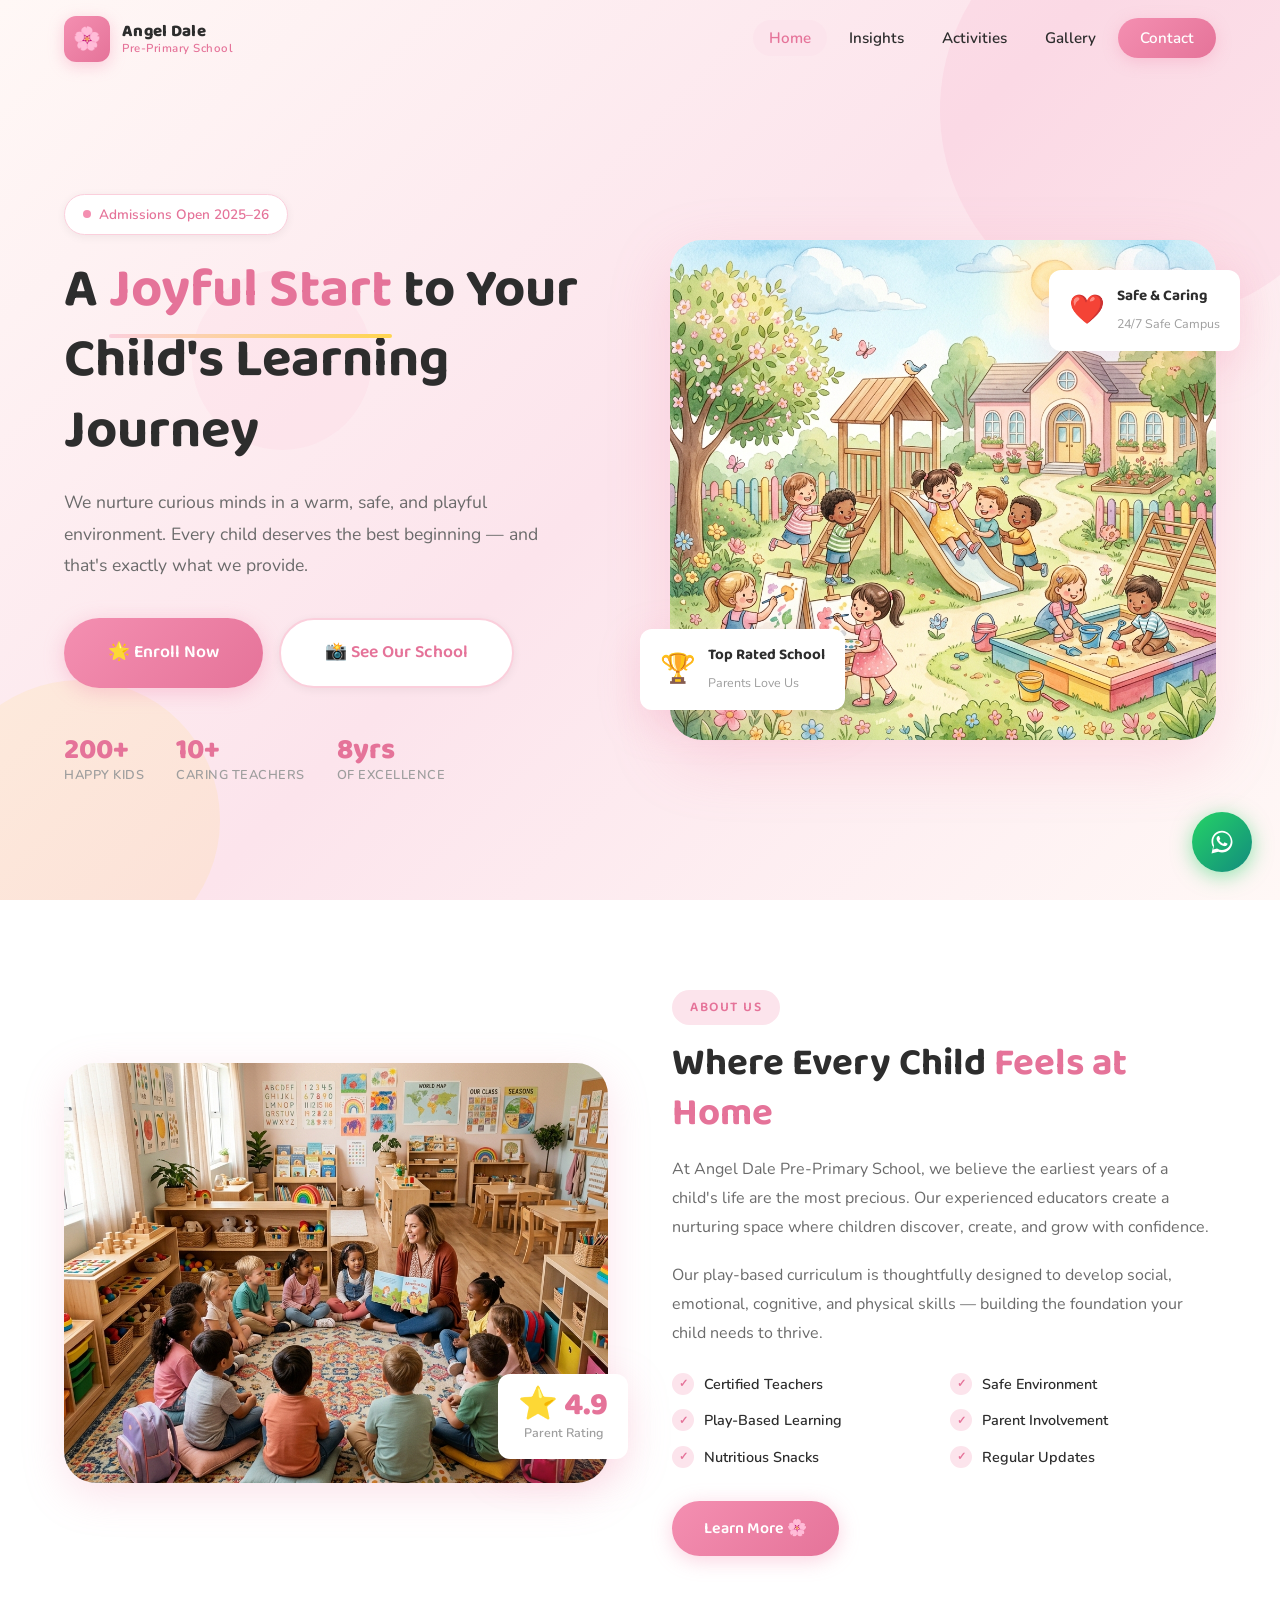
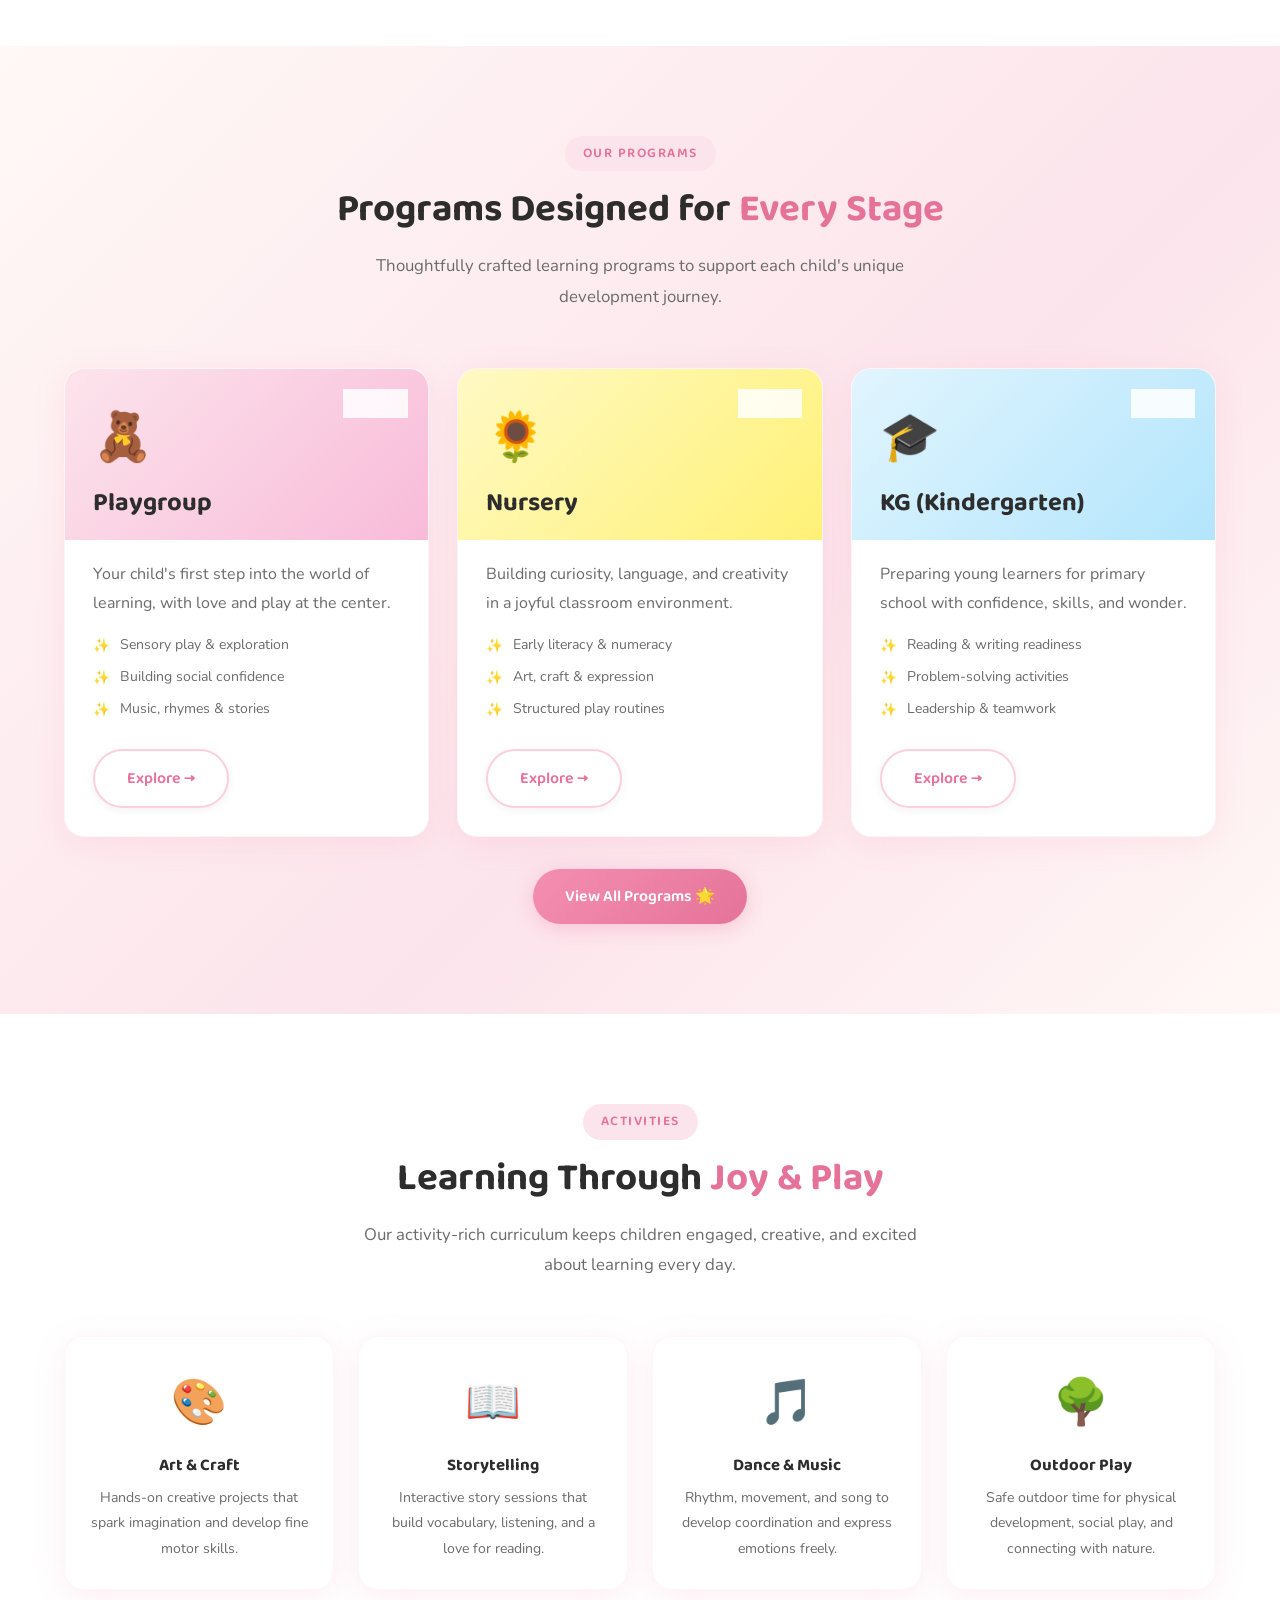
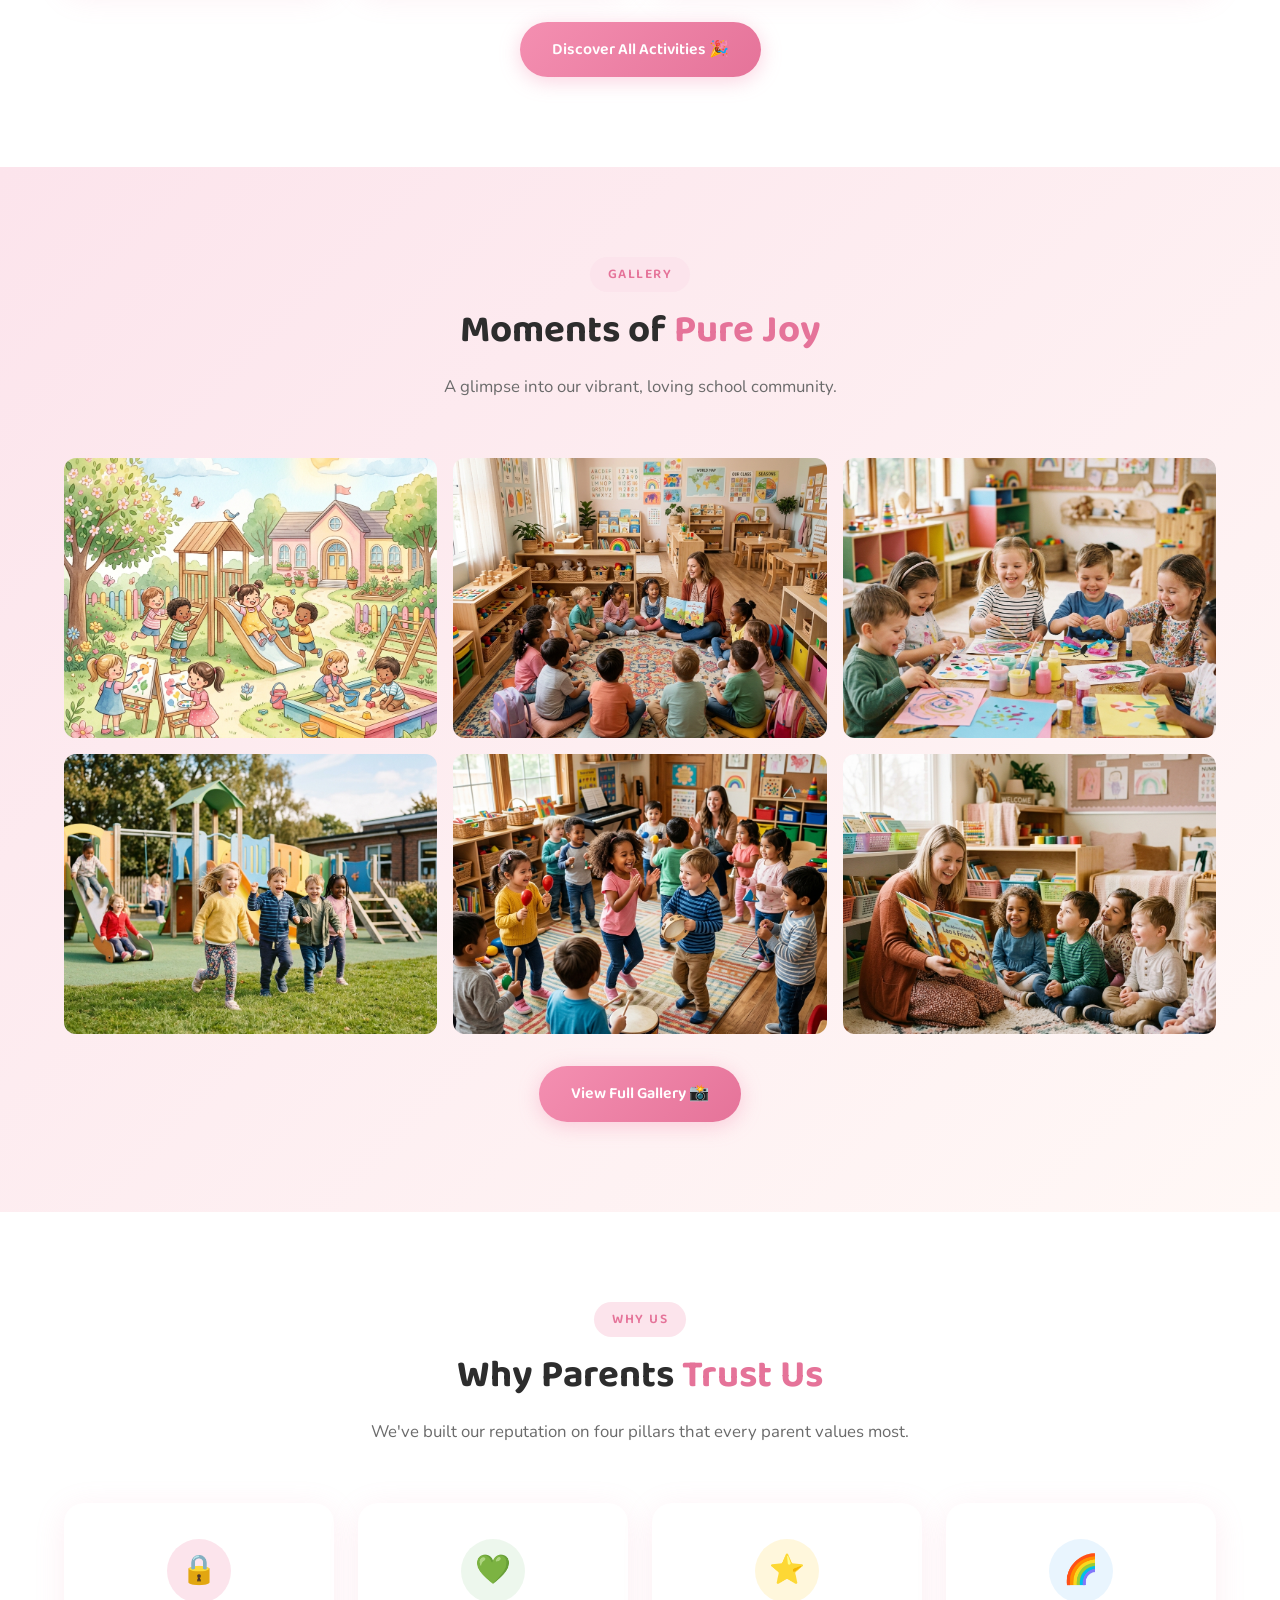
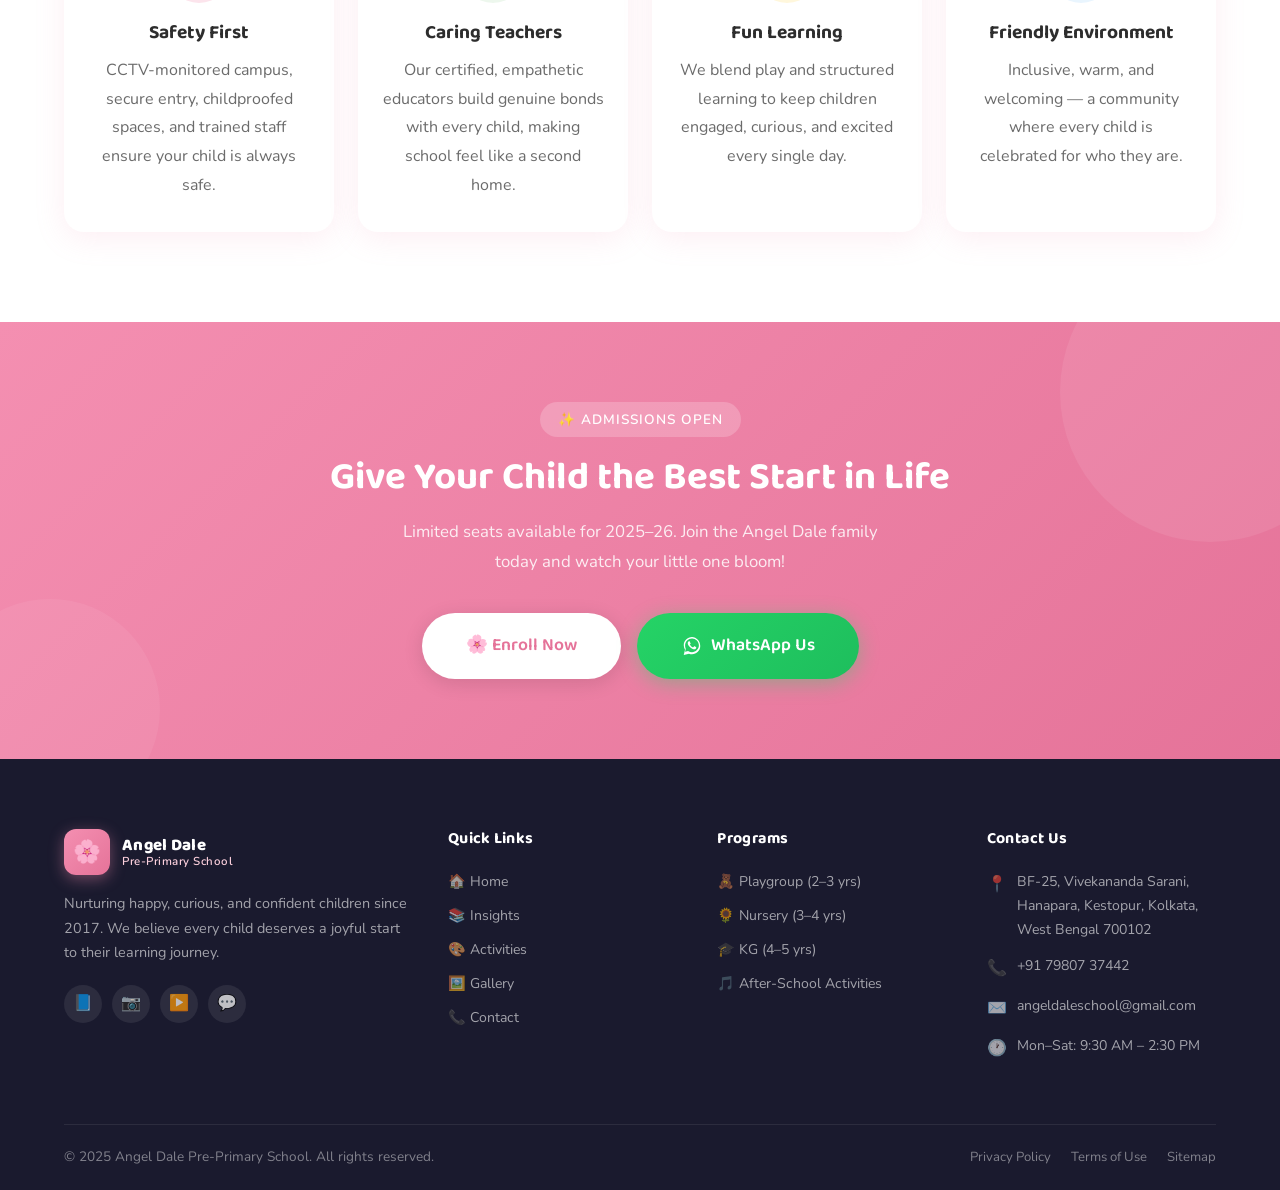
==== commit 8ed9e458: "Base" ====
--- a/index.html
+++ b/index.html
@@ -33,7 +33,7 @@
           <li role="none"><a href="insights.html" class="nav-link" role="menuitem">Insights</a></li>
           <li role="none"><a href="activities.html" class="nav-link" role="menuitem">Activities</a></li>
           <li role="none"><a href="gallery.html" class="nav-link" role="menuitem">Gallery</a></li>
-          <li role="none"><a href="training.html" class="nav-link" role="menuitem">Teacher's Training</a></li>
+          <!--<li role="none"><a href="training.html" class="nav-link" role="menuitem">Teacher's Training</a></li>-->
           <li role="none"><a href="contact.html" class="nav-link nav-cta" role="menuitem">Contact</a></li>
         </ul>
 
@@ -428,7 +428,7 @@
             <li><a href="insights.html" class="footer-link">📚 Insights</a></li>
             <li><a href="activities.html" class="footer-link">🎨 Activities</a></li>
             <li><a href="gallery.html" class="footer-link">🖼️ Gallery</a></li>
-            <li><a href="training.html" class="footer-link">🎓 Training</a></li>
+            <!--<li><a href="training.html" class="footer-link">🎓 Training</a></li>-->
             <li><a href="contact.html" class="footer-link">📞 Contact</a></li>
           </ul>
         </div>
@@ -458,7 +458,7 @@
           <div class="footer-contact-item">
             <span class="footer-contact-icon">✉️</span>
             <span><a href="mailto:hello@angeldalepreschool.com"
-                style="color:inherit">hello@angeldalepreschool.com</a></span>
+                style="color:inherit">angeldaleschool@gmail.com</a></span>
           </div>
           <div class="footer-contact-item">
             <span class="footer-contact-icon">🕐</span>
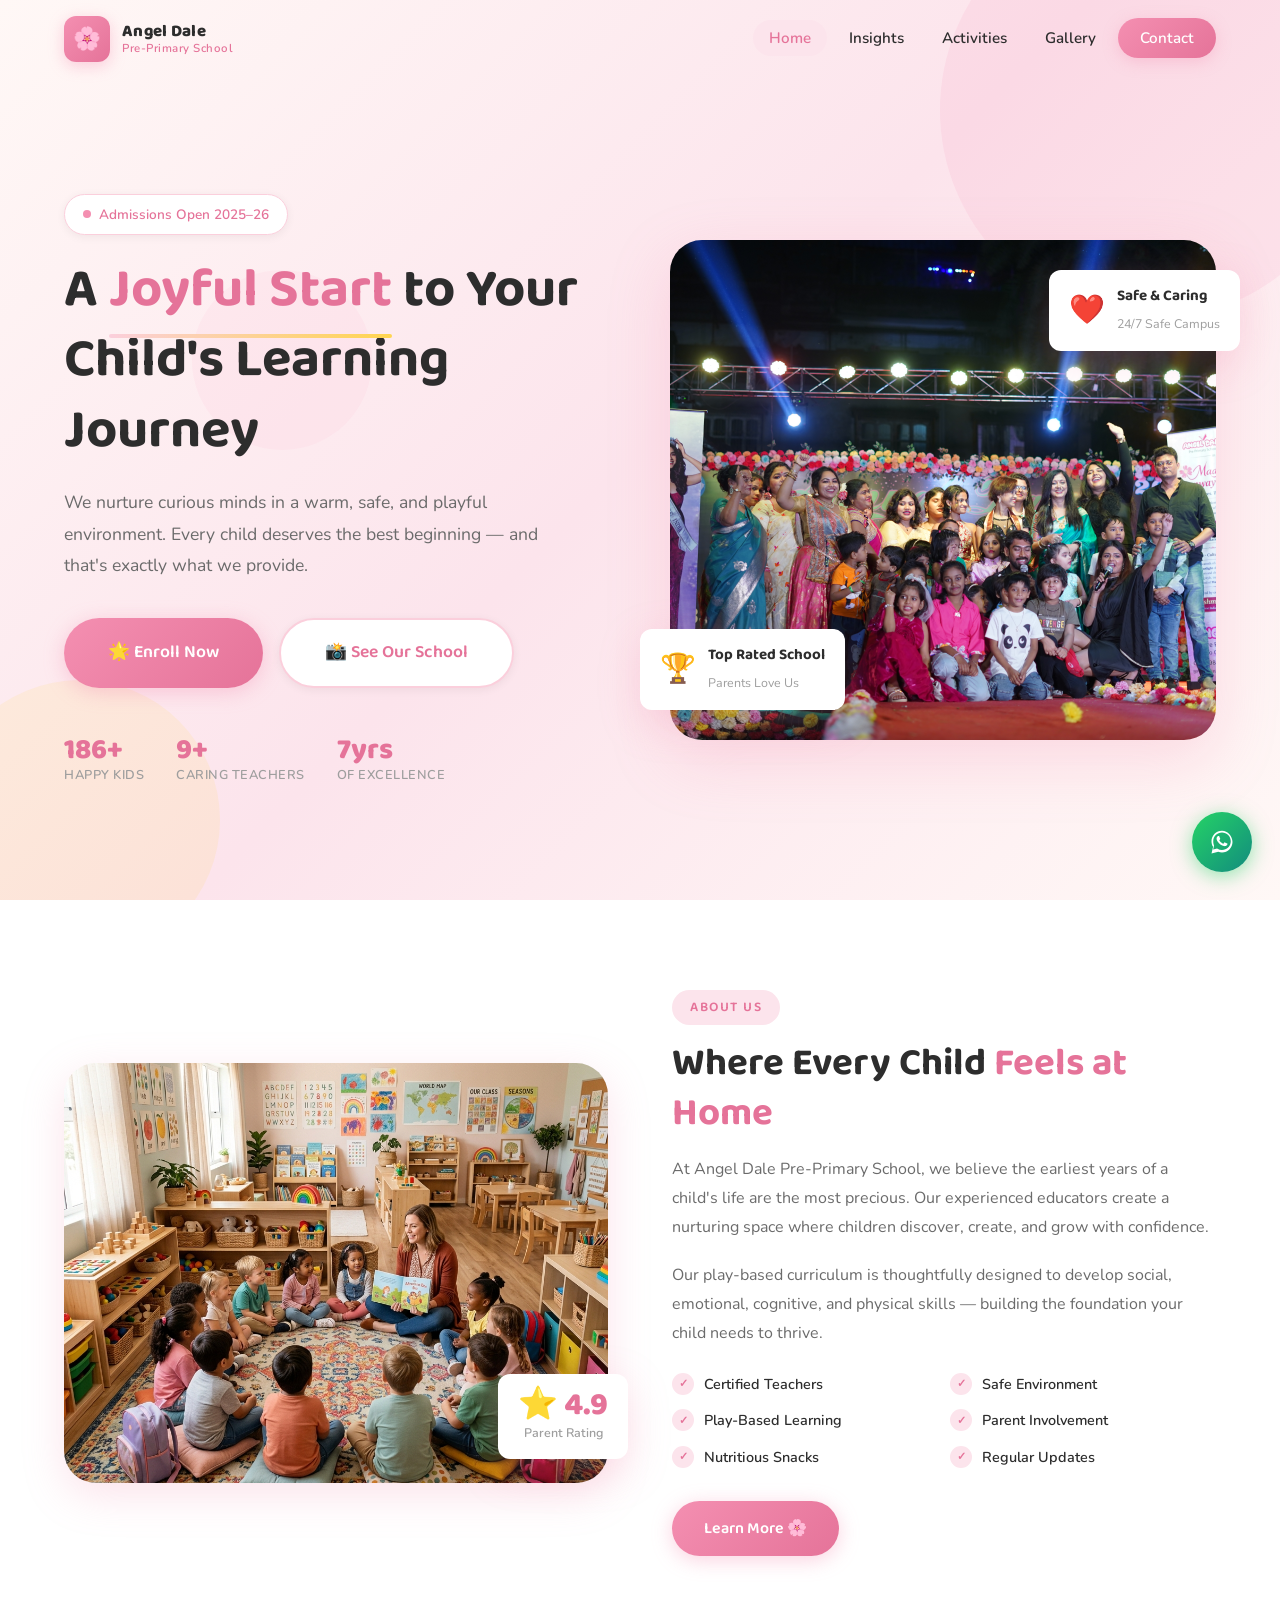
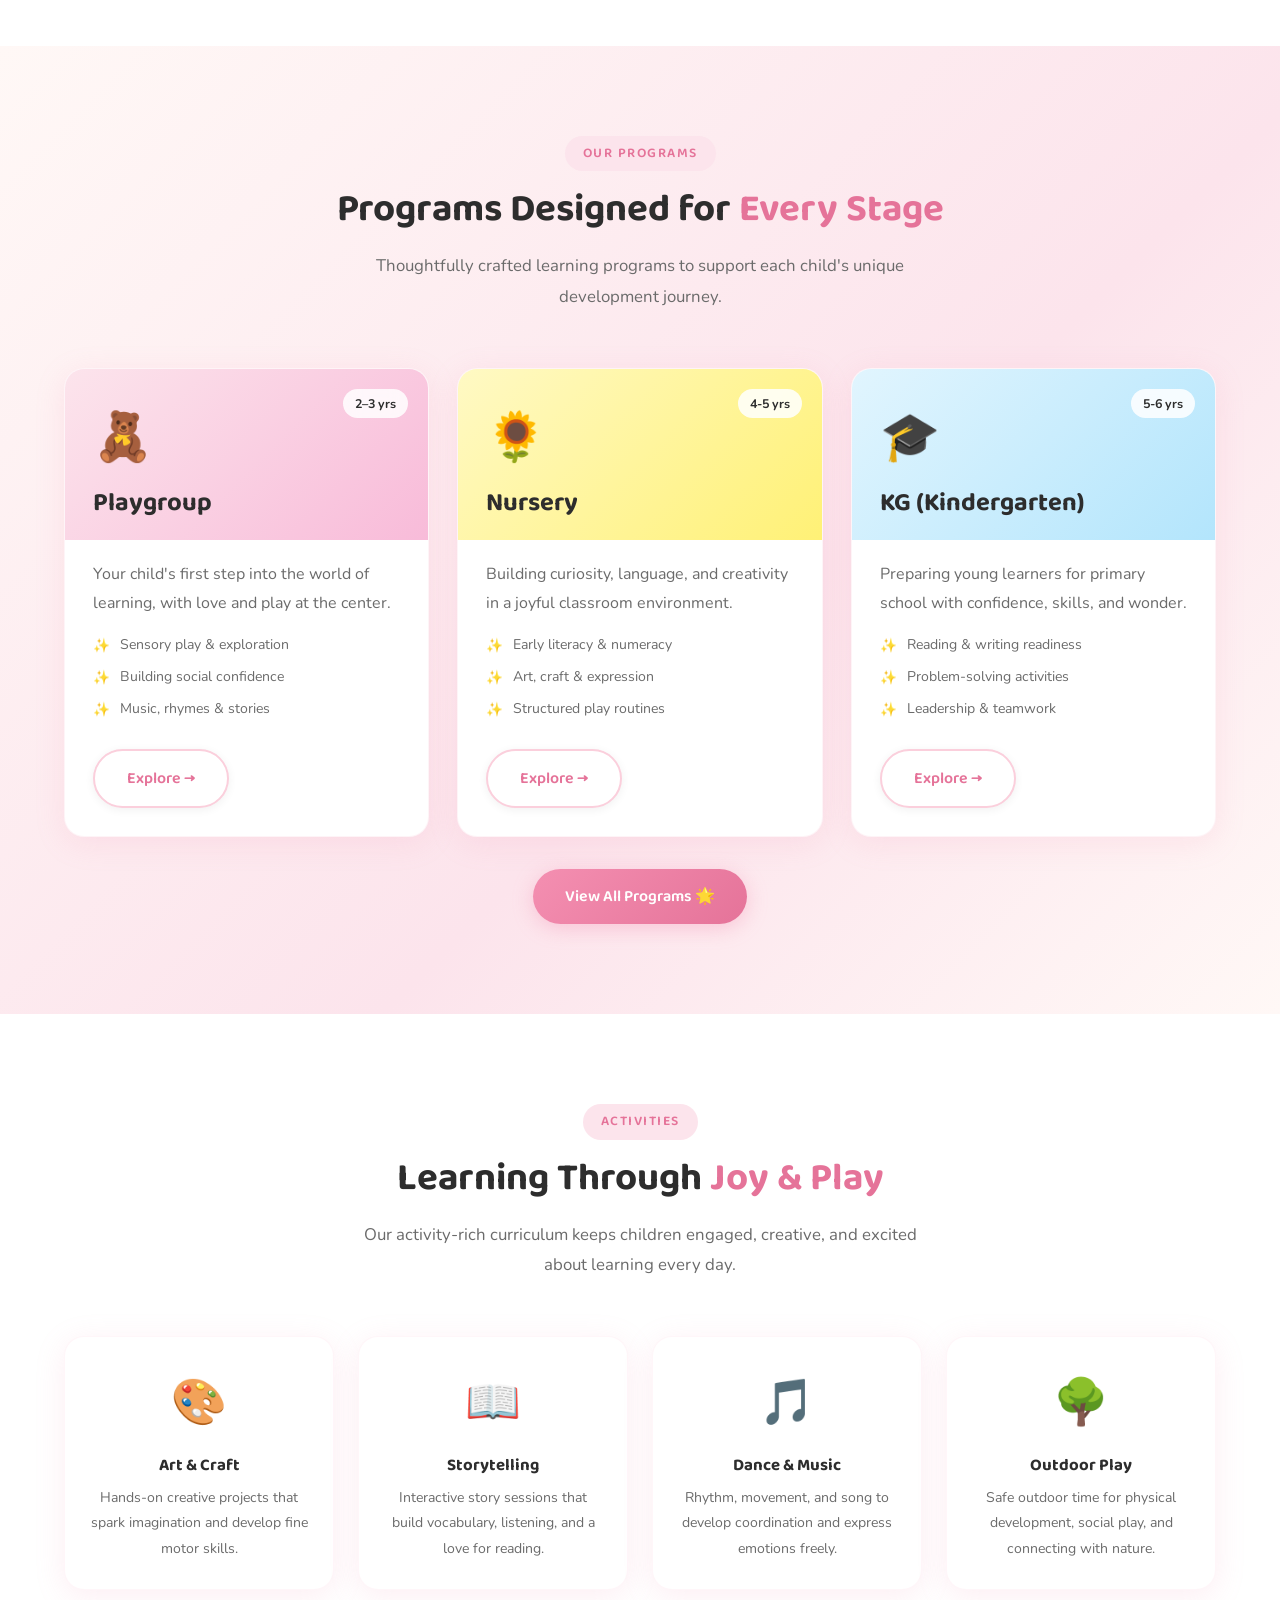
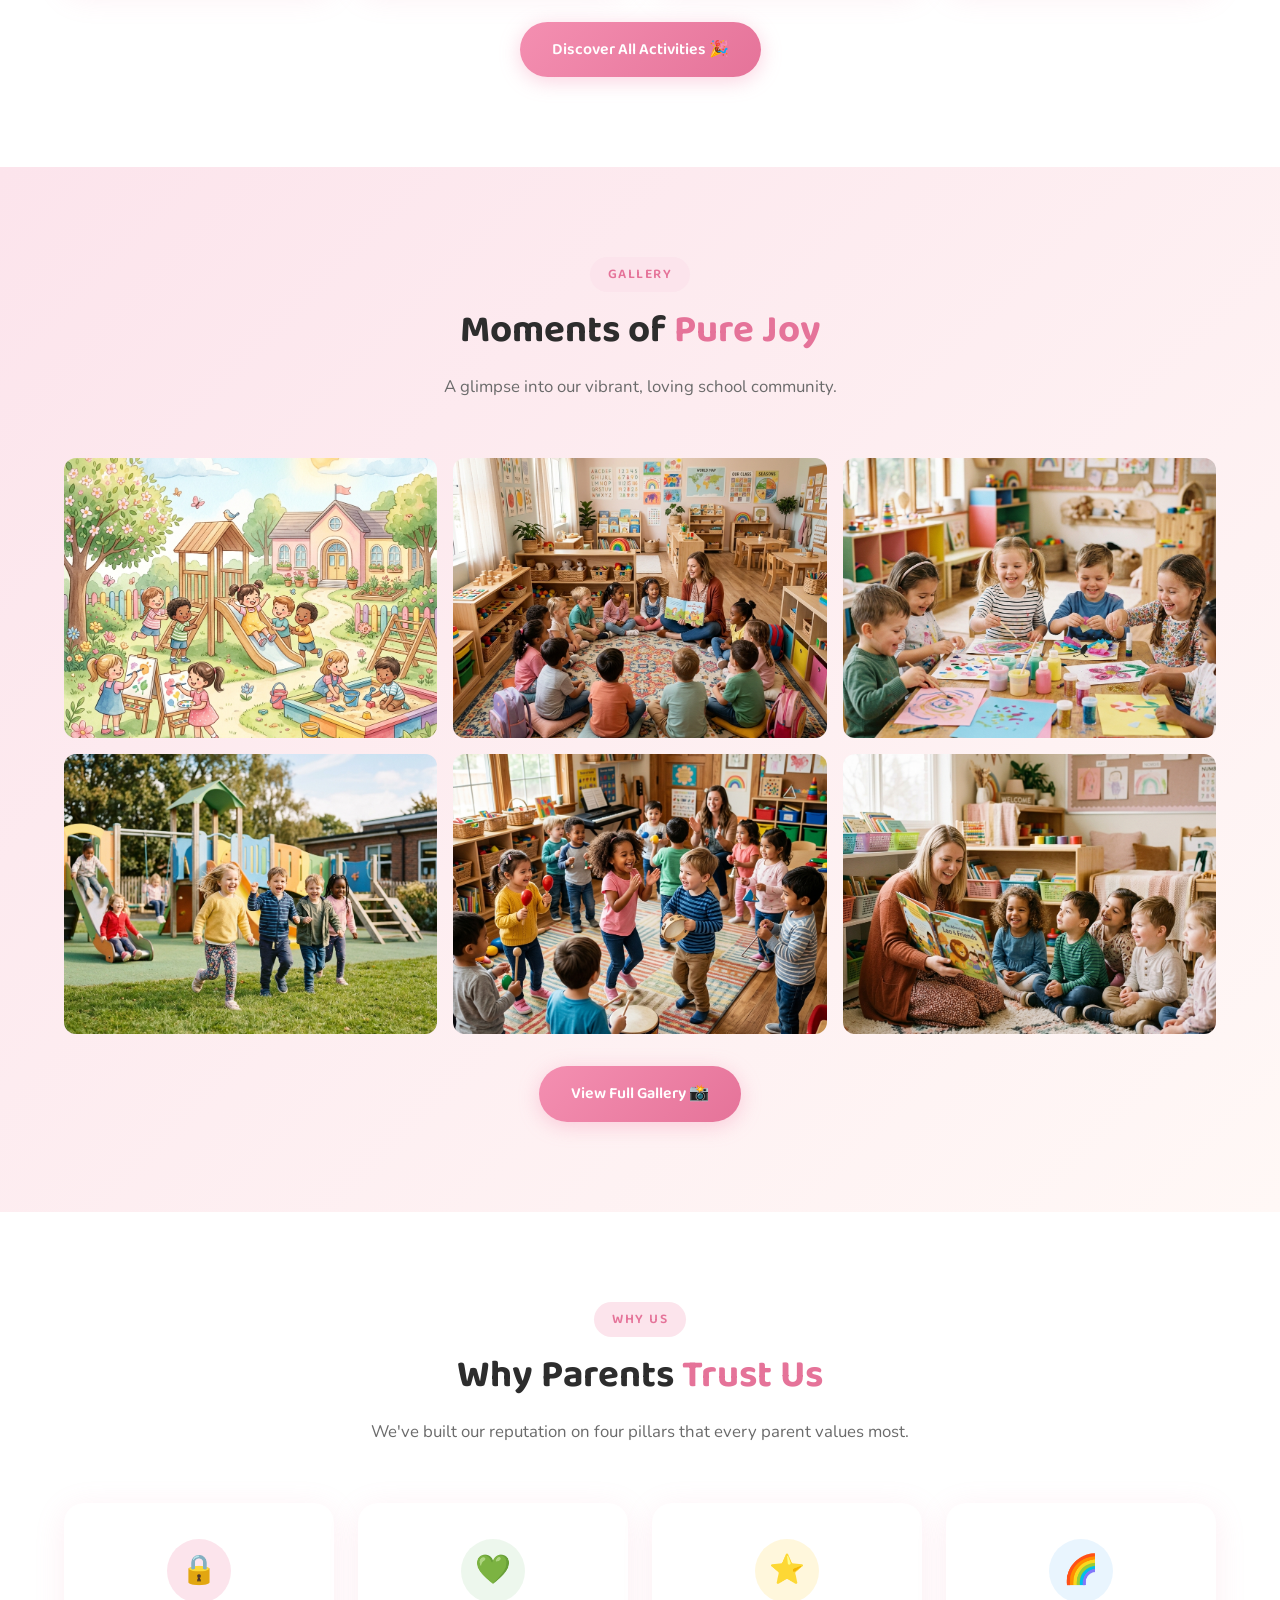
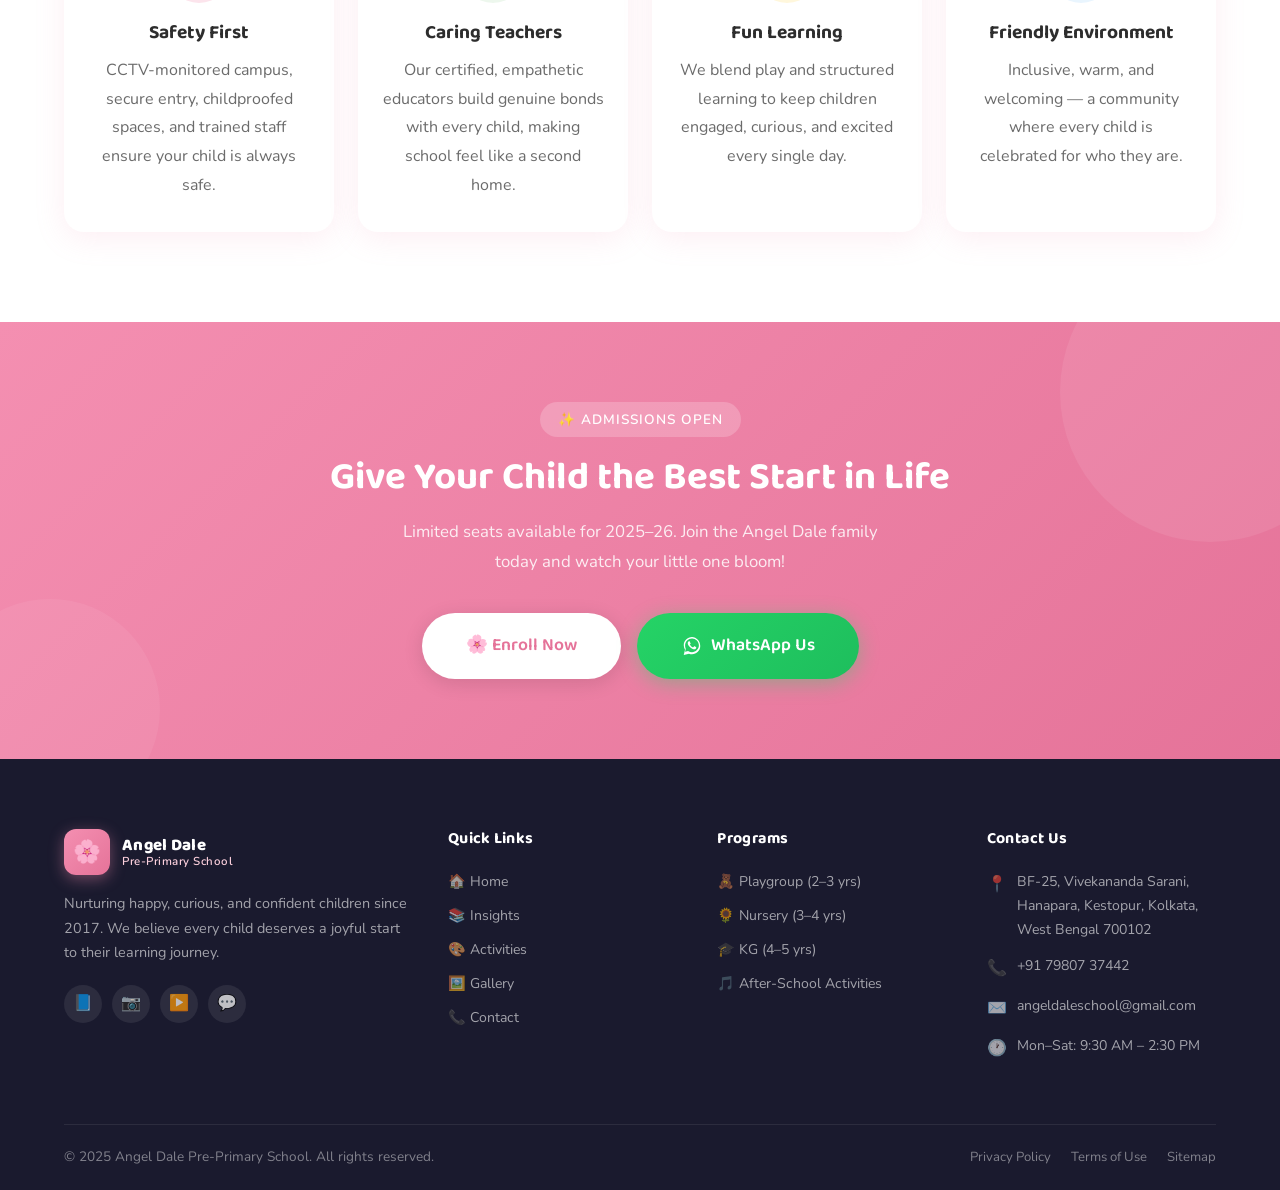
==== commit fe2ee5e0: "Updated" ====
--- a/index.html
+++ b/index.html
@@ -93,7 +93,7 @@
 
         <!-- Hero Image -->
         <div class="hero-image-wrap" aria-hidden="true">
-          <img src="images/hero.png" alt="Children happily learning at Angel Dale" class="hero-img" />
+          <img src="images/HERO.JPG  " alt="Children happily learning at Angel Dale" class="hero-img" />
           <div class="hero-float-card hero-float-card-1">
             <span class="float-card-icon">🏆</span>
             <div class="float-card-text">
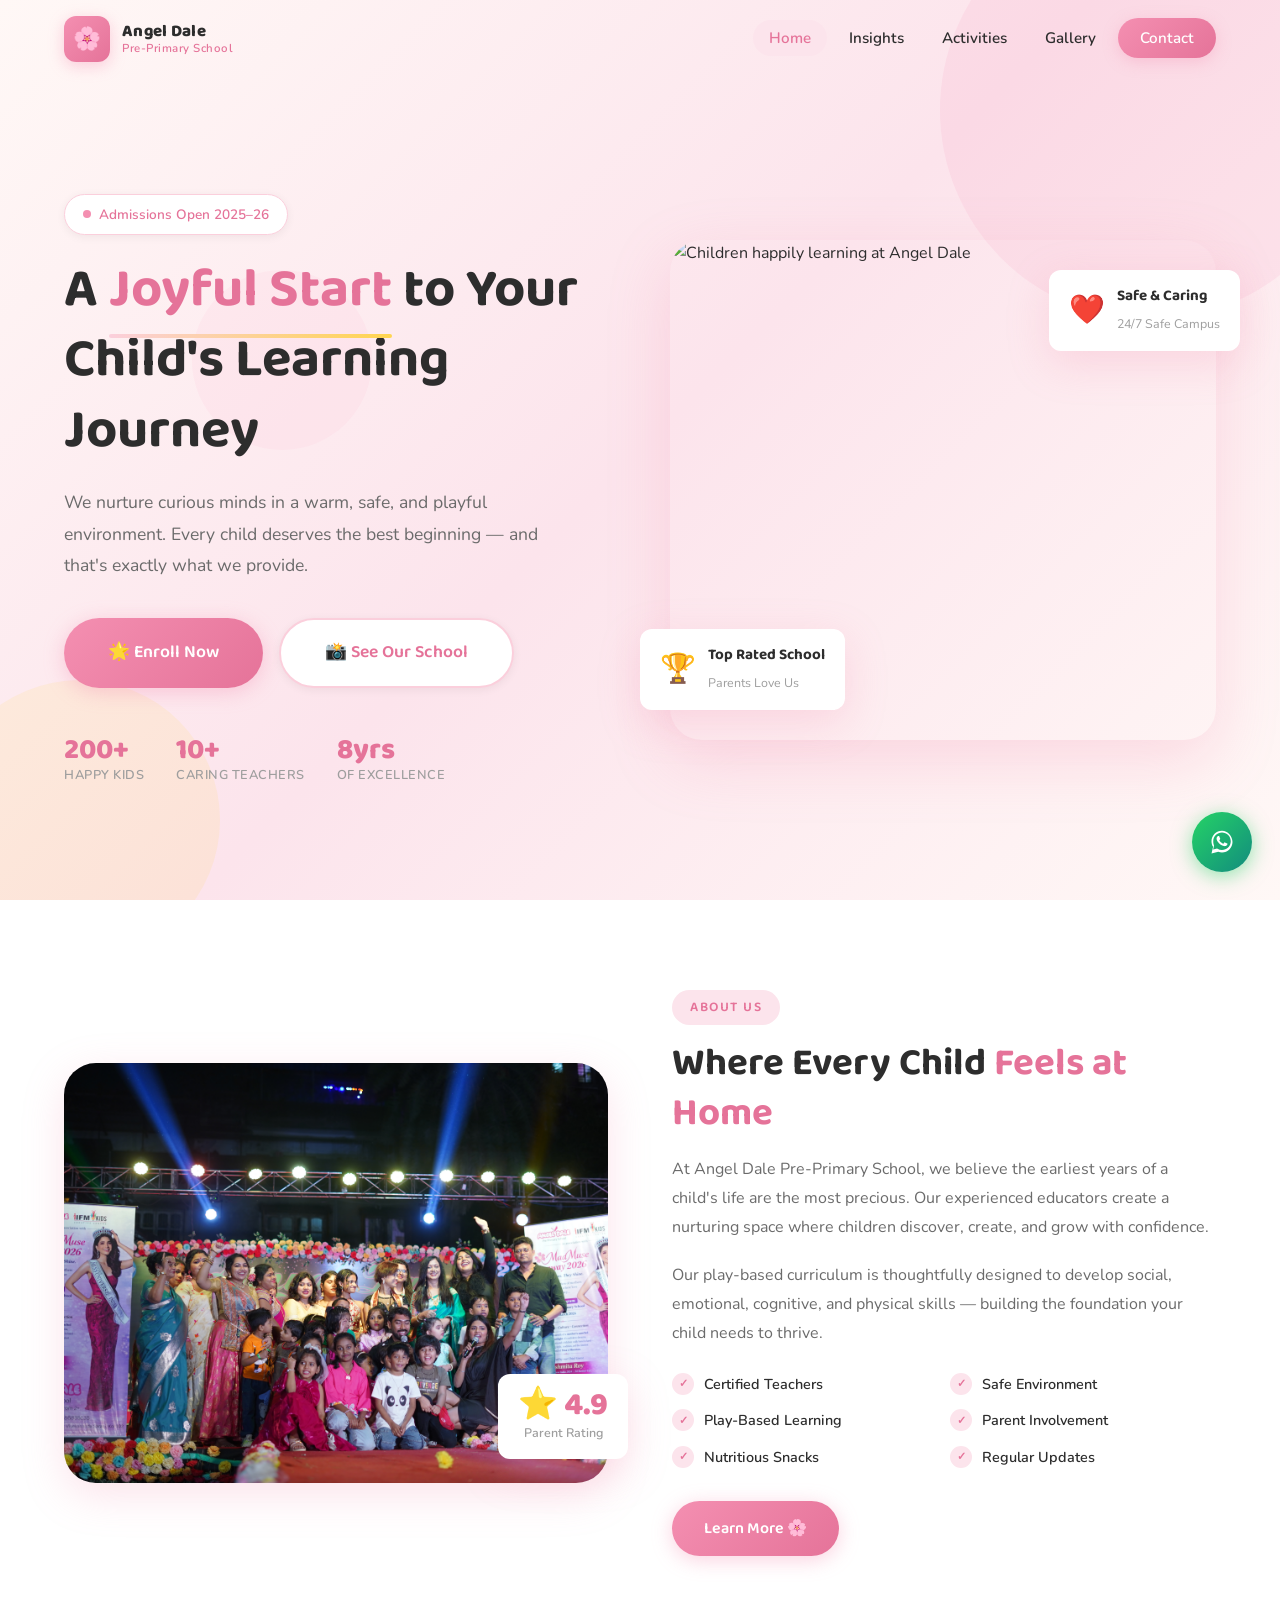
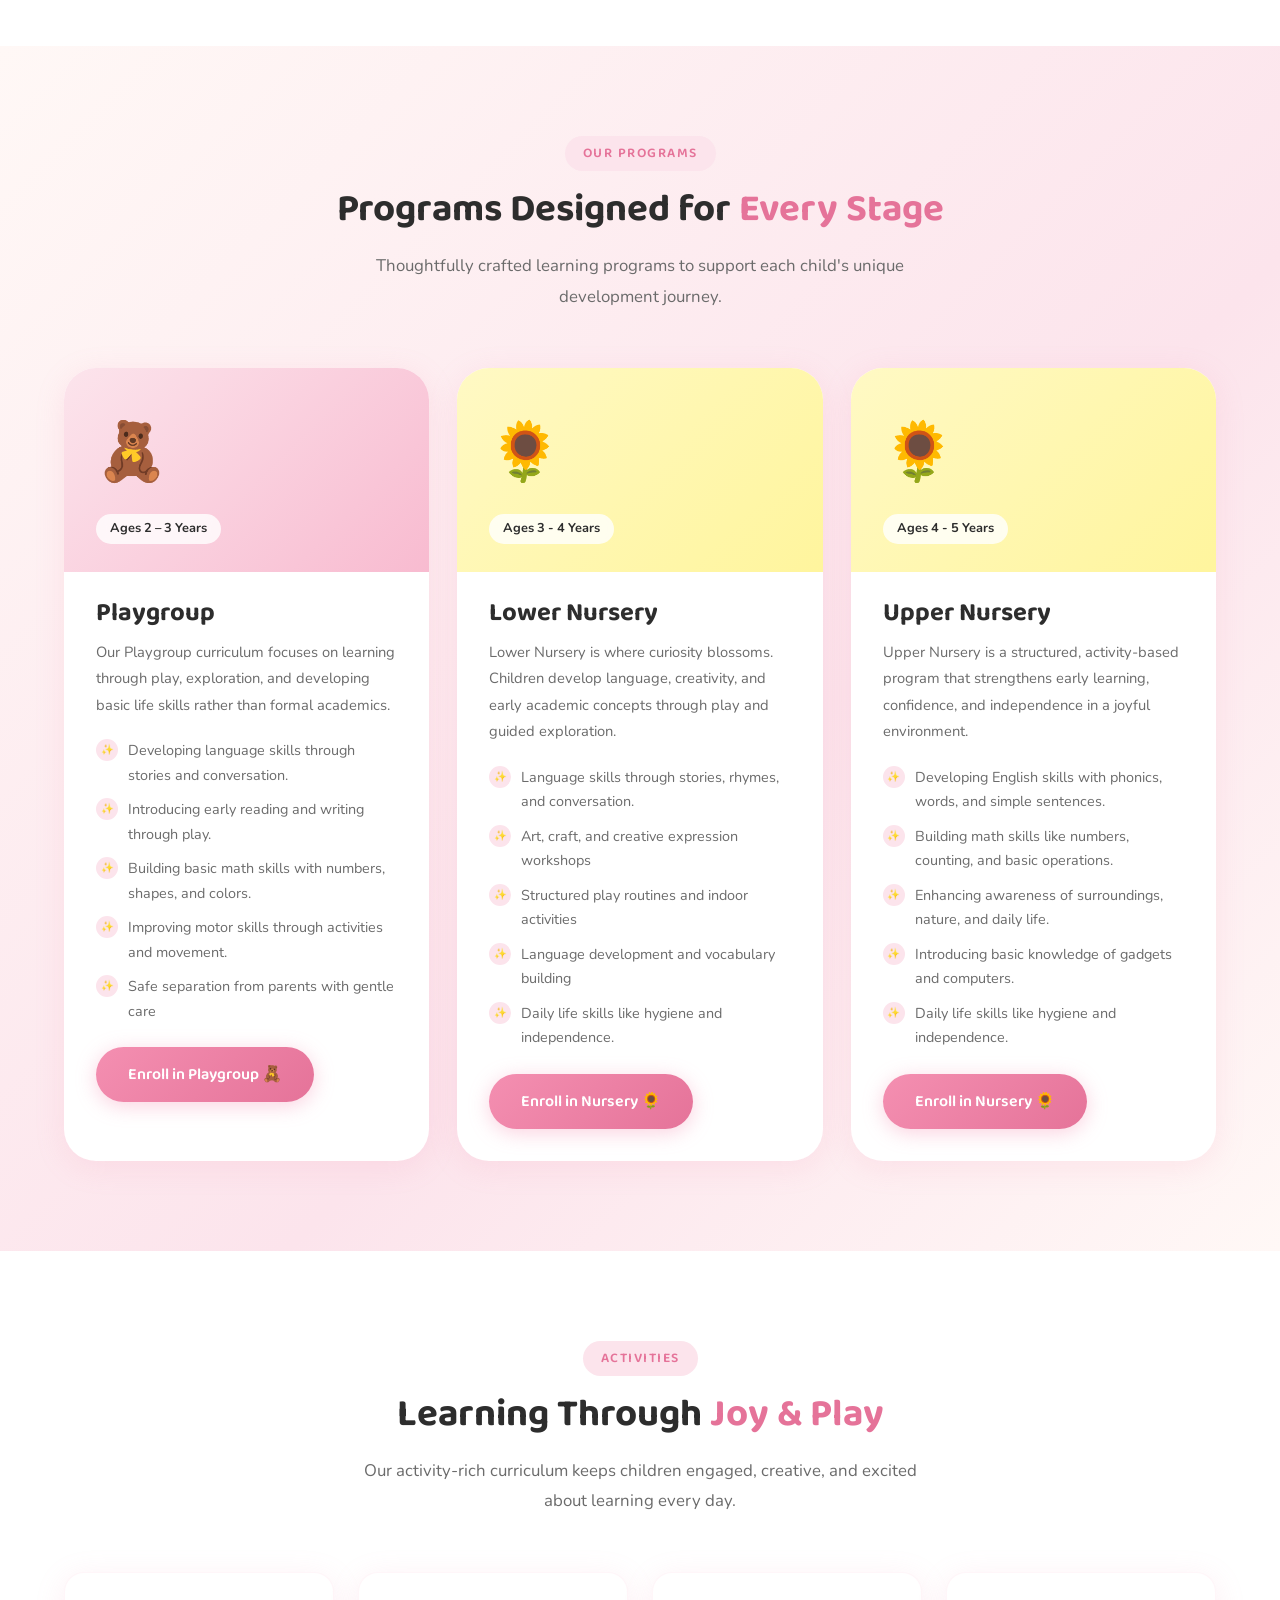
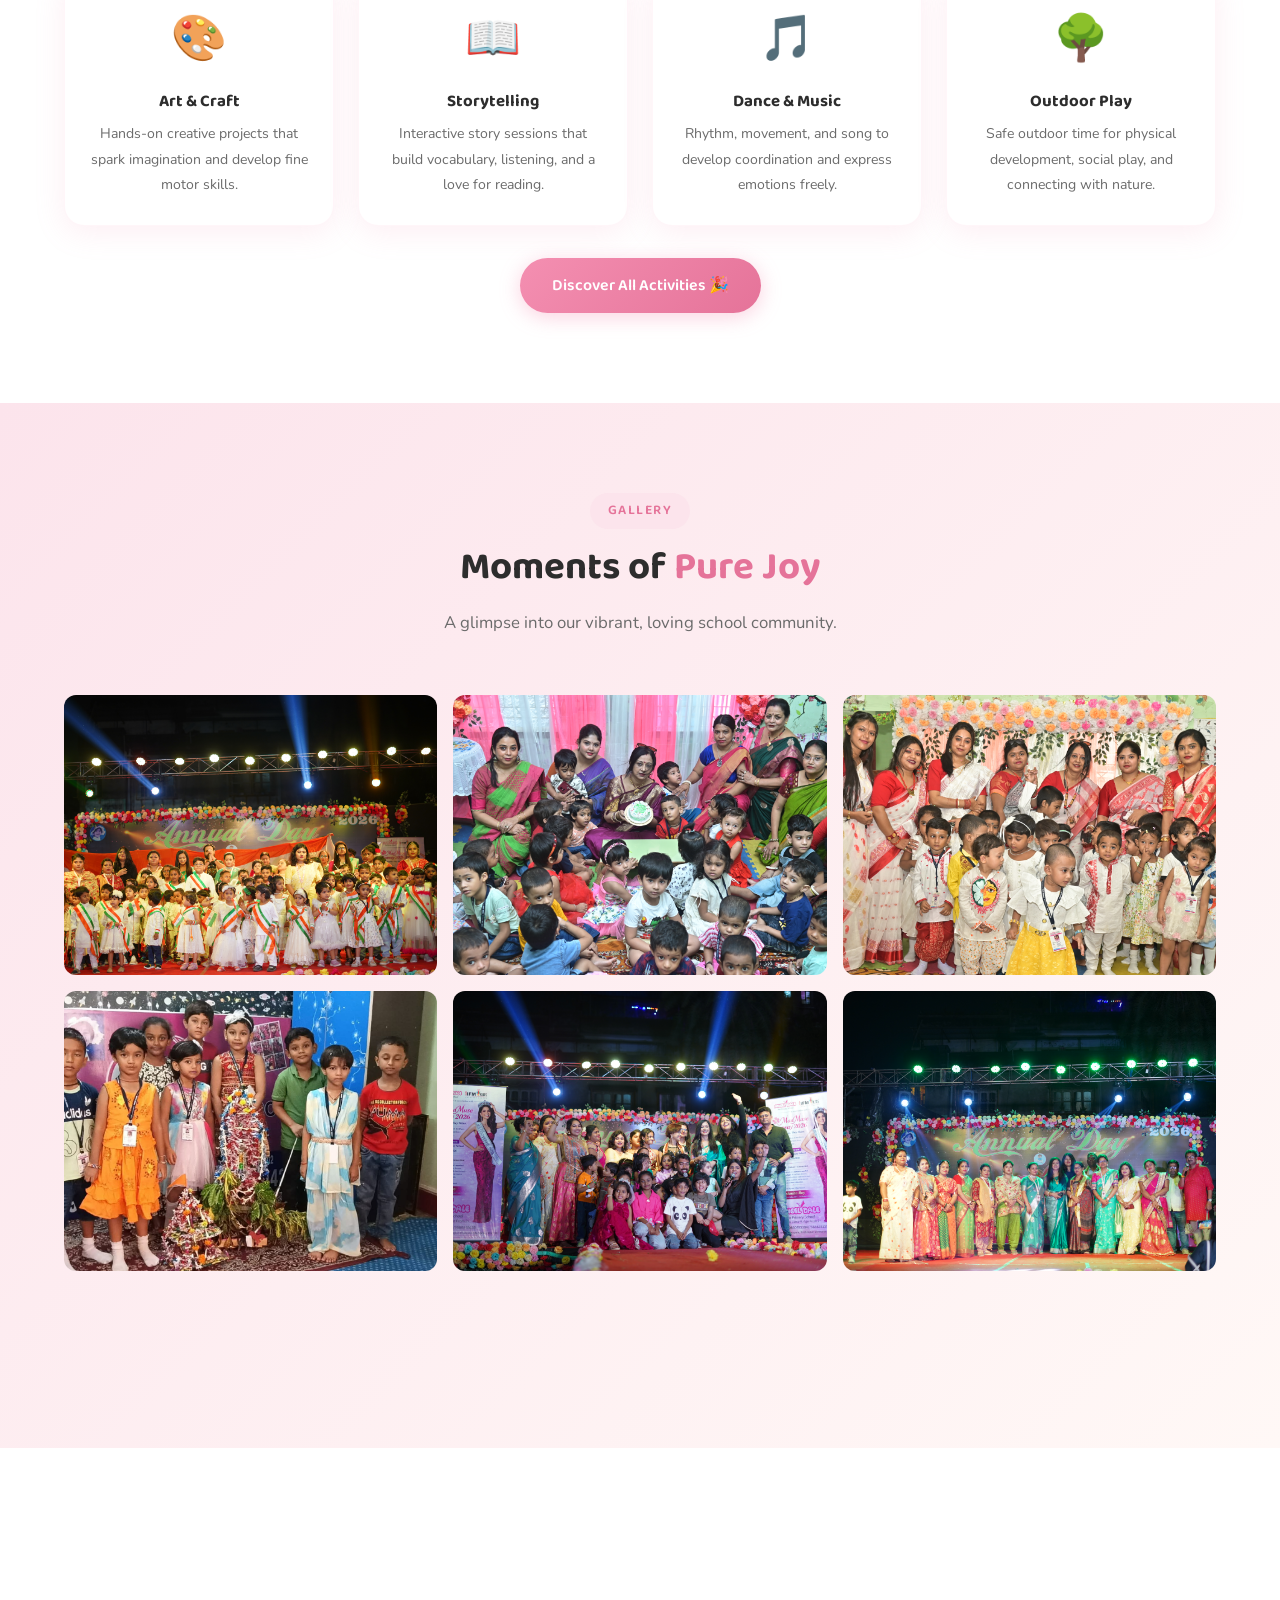
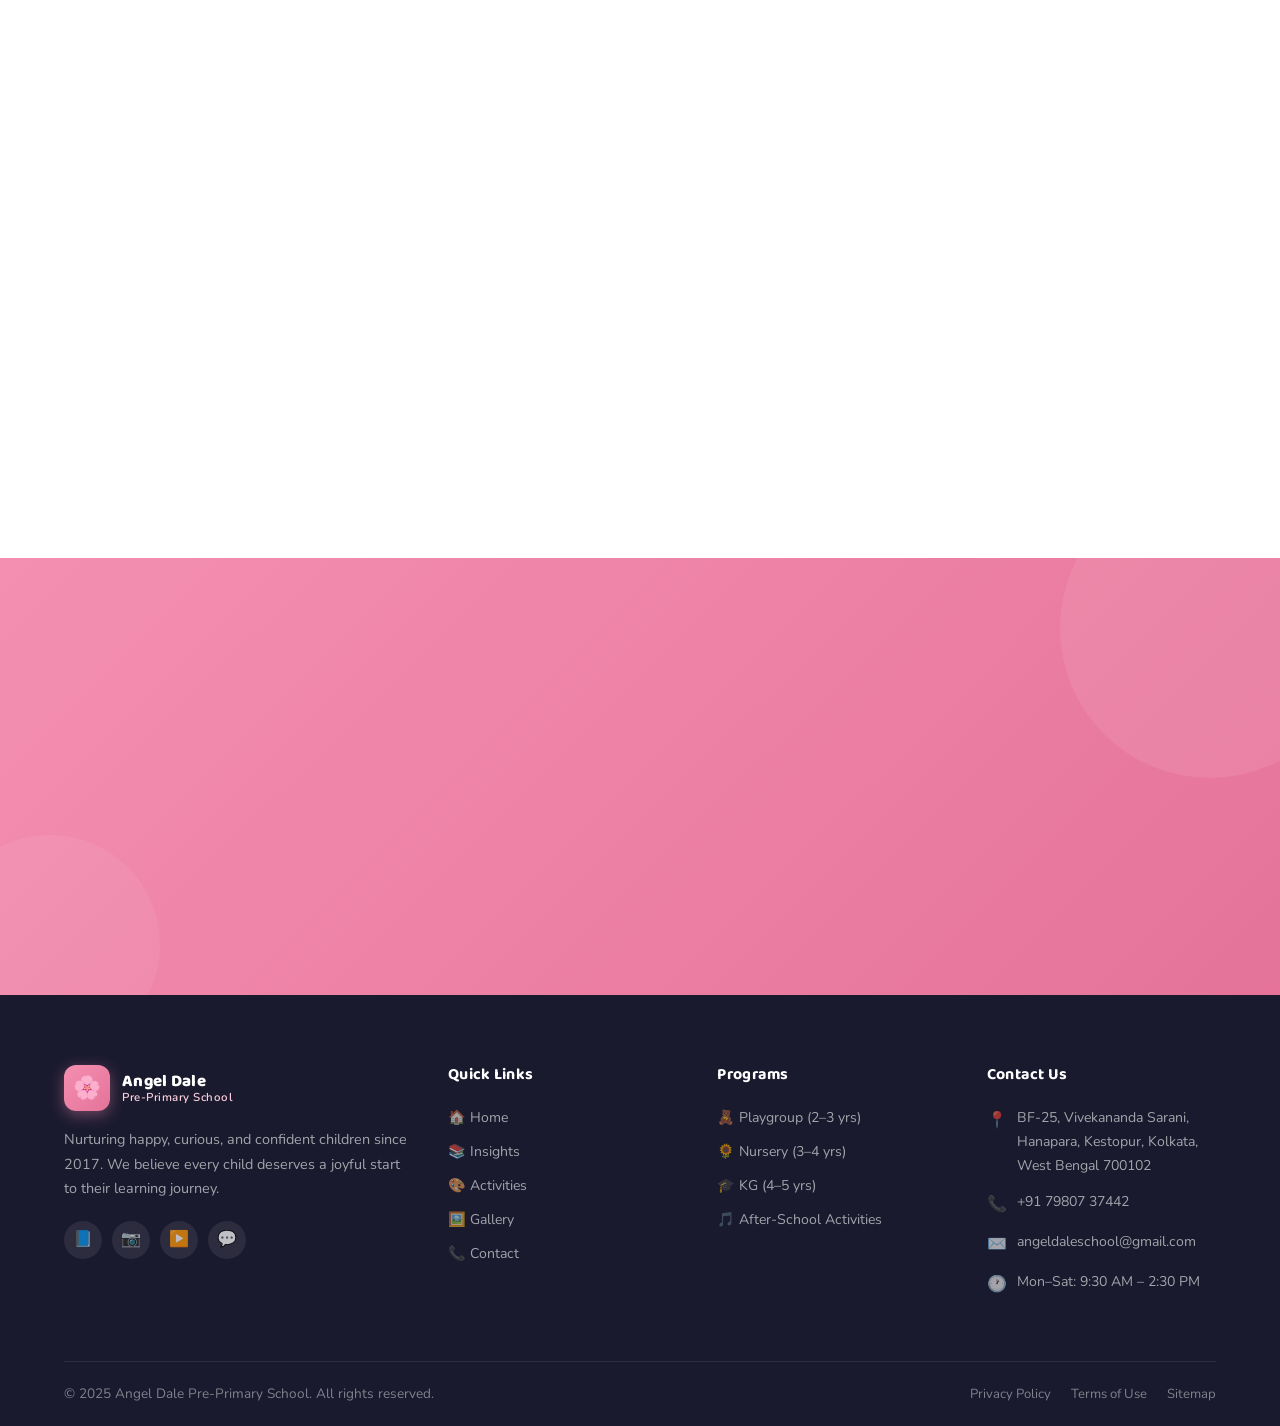
==== commit 6ccfc0b4: "updated" ====
--- a/index.html
+++ b/index.html
@@ -93,7 +93,7 @@
 
         <!-- Hero Image -->
         <div class="hero-image-wrap" aria-hidden="true">
-          <img src="images/HERO.JPG  " alt="Children happily learning at Angel Dale" class="hero-img" />
+          <img src="images/A5.JPG  " alt="Children happily learning at Angel Dale" class="hero-img" />
           <div class="hero-float-card hero-float-card-1">
             <span class="float-card-icon">🏆</span>
             <div class="float-card-text">
@@ -118,7 +118,7 @@
     <div class="container">
       <div class="about-preview">
         <div class="about-img-wrap reveal-left">
-          <img src="images/classroom.png" alt="Angel Dale warm classroom" class="about-img" />
+          <img src="images/HERO.JPG" alt="Angel Dale warm classroom" class="about-img" />
           <div class="about-img-badge">
             <div class="badge-number">⭐ 4.9</div>
             <div class="badge-text">Parent Rating</div>
@@ -182,70 +182,114 @@
           journey.</p>
       </div>
       <div class="courses-grid">
-        <!-- Playgroup -->
-        <div class="course-card reveal delay-1">
-          <div class="course-card-header playgroup">
-            <div class="course-emoji">🧸</div>
+       <!-- Playgroup -->
+        <div class="insight-card reveal delay-1" id="playgroup">
+          <div class="insight-card-top playgroup">
+            <div class="insight-card-icon">🧸</div>
+            <span class="insight-card-age">Ages 2 – 3 Years</span>
+          </div>
+          <div class="insight-card-body">
             <h3>Playgroup</h3>
-            <span class="course-age-badge">2–3 yrs</span>
-          </div>
-          <div class="course-card-body">
-            <p>Your child's first step into the world of learning, with love and play at the center.</p>
-            <ul class="course-features">
-              <li class="course-feature">Sensory play & exploration</li>
-              <li class="course-feature">Building social confidence</li>
-              <li class="course-feature">Music, rhymes & stories</li>
+            <p>Our Playgroup curriculum focuses on learning through play, exploration, and developing basic life skills rather than formal academics.</p>
+            <ul class="insight-features">
+              <li class="insight-feature">
+                <span class="insight-feature-icon">✨</span>
+                Developing language skills through stories and conversation.
+              </li>
+              <li class="insight-feature">
+                <span class="insight-feature-icon">✨</span>
+                Introducing early reading and writing through play.
+              </li>
+              <li class="insight-feature">
+                <span class="insight-feature-icon">✨</span>
+                Building basic math skills with numbers, shapes, and colors.
+              </li>
+              <li class="insight-feature">
+                <span class="insight-feature-icon">✨</span>
+                Improving motor skills through activities and movement.
+              </li>
+              <li class="insight-feature">
+                <span class="insight-feature-icon">✨</span>
+                Safe separation from parents with gentle care
+              </li>
             </ul>
-          </div>
-          <div class="course-card-footer">
-            <a href="insights.html#playgroup" class="btn btn-secondary" id="btn-playgroup-home">Explore →</a>
-          </div>
-        </div>
-
-        <!-- Nursery -->
-        <div class="course-card reveal delay-2">
-          <div class="course-card-header nursery">
-            <div class="course-emoji">🌻</div>
-            <h3>Nursery</h3>
-            <span class="course-age-badge">4-5 yrs</span>
-          </div>
-          <div class="course-card-body">
-            <p>Building curiosity, language, and creativity in a joyful classroom environment.</p>
-            <ul class="course-features">
-              <li class="course-feature">Early literacy & numeracy</li>
-              <li class="course-feature">Art, craft & expression</li>
-              <li class="course-feature">Structured play routines</li>
+            <div class="mt-24">
+              <a href="contact.html" class="btn btn-primary" id="btn-playgroup-enroll">Enroll in Playgroup 🧸</a>
+            </div>
+          </div>
+        </div>
+        <!-- Lower Nursery -->
+        <div class="insight-card reveal delay-2" id="nursery">
+          <div class="insight-card-top nursery">
+            <div class="insight-card-icon">🌻</div>
+            <span class="insight-card-age">Ages 3 - 4 Years</span>
+          </div>
+          <div class="insight-card-body">
+            <h3>Lower Nursery</h3>
+            <p>Lower Nursery is where curiosity blossoms. Children develop language, creativity, and early academic concepts through play and guided exploration.</p>
+            <ul class="insight-features">
+              <li class="insight-feature">
+                <span class="insight-feature-icon">✨</span>
+                Language skills through stories, rhymes, and conversation.
+              </li>
+              <li class="insight-feature">
+                <span class="insight-feature-icon">✨</span>
+                Art, craft, and creative expression workshops
+              </li>
+              <li class="insight-feature">
+                <span class="insight-feature-icon">✨</span>
+                Structured play routines and indoor activities
+              </li>
+              <li class="insight-feature">
+                <span class="insight-feature-icon">✨</span>
+                Language development and vocabulary building
+              </li>
+              <li class="insight-feature">
+                <span class="insight-feature-icon">✨</span>
+                Daily life skills like hygiene and independence.
+              </li>
             </ul>
-          </div>
-          <div class="course-card-footer">
-            <a href="insights.html#nursery" class="btn btn-secondary" id="btn-nursery-home">Explore →</a>
-          </div>
-        </div>
-
-        <!-- KG -->
-        <div class="course-card reveal delay-3">
-          <div class="course-card-header kg">
-            <div class="course-emoji">🎓</div>
-            <h3>KG (Kindergarten)</h3>
-            <span class="course-age-badge">5-6 yrs</span>
-          </div>
-          <div class="course-card-body">
-            <p>Preparing young learners for primary school with confidence, skills, and wonder.</p>
-            <ul class="course-features">
-              <li class="course-feature">Reading & writing readiness</li>
-              <li class="course-feature">Problem-solving activities</li>
-              <li class="course-feature">Leadership & teamwork</li>
+            <div class="mt-24">
+              <a href="contact.html" class="btn btn-primary" id="btn-nursery-enroll">Enroll in Nursery 🌻</a>
+            </div>
+          </div>
+        </div>
+        <!-- Upper Nursery -->
+        <div class="insight-card reveal delay-2" id="nursery">
+          <div class="insight-card-top nursery">
+            <div class="insight-card-icon">🌻</div>
+            <span class="insight-card-age">Ages 4 - 5 Years</span>
+          </div>
+          <div class="insight-card-body">
+            <h3>Upper Nursery</h3>
+            <p>Upper Nursery is a structured, activity-based program that strengthens early learning, confidence, and independence in a joyful environment.</p>
+            <ul class="insight-features">
+              <li class="insight-feature">
+                <span class="insight-feature-icon">✨</span>
+                Developing English skills with phonics, words, and simple sentences.
+              </li>
+              <li class="insight-feature">
+                <span class="insight-feature-icon">✨</span>
+                Building math skills like numbers, counting, and basic operations.
+              </li>
+              <li class="insight-feature">
+                <span class="insight-feature-icon">✨</span>
+                Enhancing awareness of surroundings, nature, and daily life.
+              </li>
+              <li class="insight-feature">
+                <span class="insight-feature-icon">✨</span>
+                Introducing basic knowledge of gadgets and computers.
+              </li>
+              <li class="insight-feature">
+                <span class="insight-feature-icon">✨</span>
+                Daily life skills like hygiene and independence.
+              </li>
             </ul>
-          </div>
-          <div class="course-card-footer">
-            <a href="insights.html#kg" class="btn btn-secondary" id="btn-kg-home">Explore →</a>
-          </div>
-        </div>
-      </div>
-      <div class="text-center mt-32 reveal">
-        <a href="insights.html" class="btn btn-primary" id="btn-all-programs">View All Programs 🌟</a>
-      </div>
-    </div>
+            <div class="mt-24">
+              <a href="contact.html" class="btn btn-primary" id="btn-nursery-enroll">Enroll in Nursery 🌻</a>
+            </div>
+          </div>
+        </div>
   </section>
 
   <!-- ============ ACTIVITIES PREVIEW ============ -->
@@ -280,7 +324,7 @@
         </div>
       </div>
       <div class="text-center mt-32 reveal">
-        <a href="activities.html" class="btn btn-primary" id="btn-all-activities">Discover All Activities 🎉</a>
+        <a href="insights.html" class="btn btn-primary" id="btn-all-activities">Discover All Activities 🎉</a>
       </div>
     </div>
   </section>
@@ -295,37 +339,37 @@
       </div>
       <div class="gallery-grid reveal">
         <div class="gallery-item" data-lightbox>
-          <img src="images/hero.png" alt="Children playing at Angel Dale" loading="lazy" />
+          <img src="images/A2.JPG" alt="Children playing at Angel Dale" loading="lazy" />
           <div class="gallery-overlay">
             <div class="gallery-overlay-icon">🔍</div>
           </div>
         </div>
         <div class="gallery-item" data-lightbox>
-          <img src="images/classroom.png" alt="Classroom at Angel Dale" loading="lazy" />
+          <img src="images/Copy of DSC_3420.JPG" alt="Classroom at Angel Dale" loading="lazy" />
           <div class="gallery-overlay">
             <div class="gallery-overlay-icon">🔍</div>
           </div>
         </div>
         <div class="gallery-item" data-lightbox>
-          <img src="images/art-craft.png" alt="Art and craft activities" loading="lazy" />
+          <img src="images/DSC_5390.JPG" alt="Art and craft activities" loading="lazy" />
           <div class="gallery-overlay">
             <div class="gallery-overlay-icon">🔍</div>
           </div>
         </div>
         <div class="gallery-item" data-lightbox>
-          <img src="images/outdoor-play.png" alt="Outdoor play session" loading="lazy" />
+          <img src="images/WhatsApp Image 2026-08-21 at 11.53.14.jpeg" alt="Outdoor play session" loading="lazy" />
           <div class="gallery-overlay">
             <div class="gallery-overlay-icon">🔍</div>
           </div>
         </div>
         <div class="gallery-item" data-lightbox>
-          <img src="images/dance-music.png" alt="Dance and music class" loading="lazy" />
+          <img src="images/HERO.JPG" alt="Dance and music class" loading="lazy" />
           <div class="gallery-overlay">
             <div class="gallery-overlay-icon">🔍</div>
           </div>
         </div>
         <div class="gallery-item" data-lightbox>
-          <img src="images/storytelling.png" alt="Storytelling session" loading="lazy" />
+          <img src="images/A6.JPG" alt="Storytelling session" loading="lazy" />
           <div class="gallery-overlay">
             <div class="gallery-overlay-icon">🔍</div>
           </div>
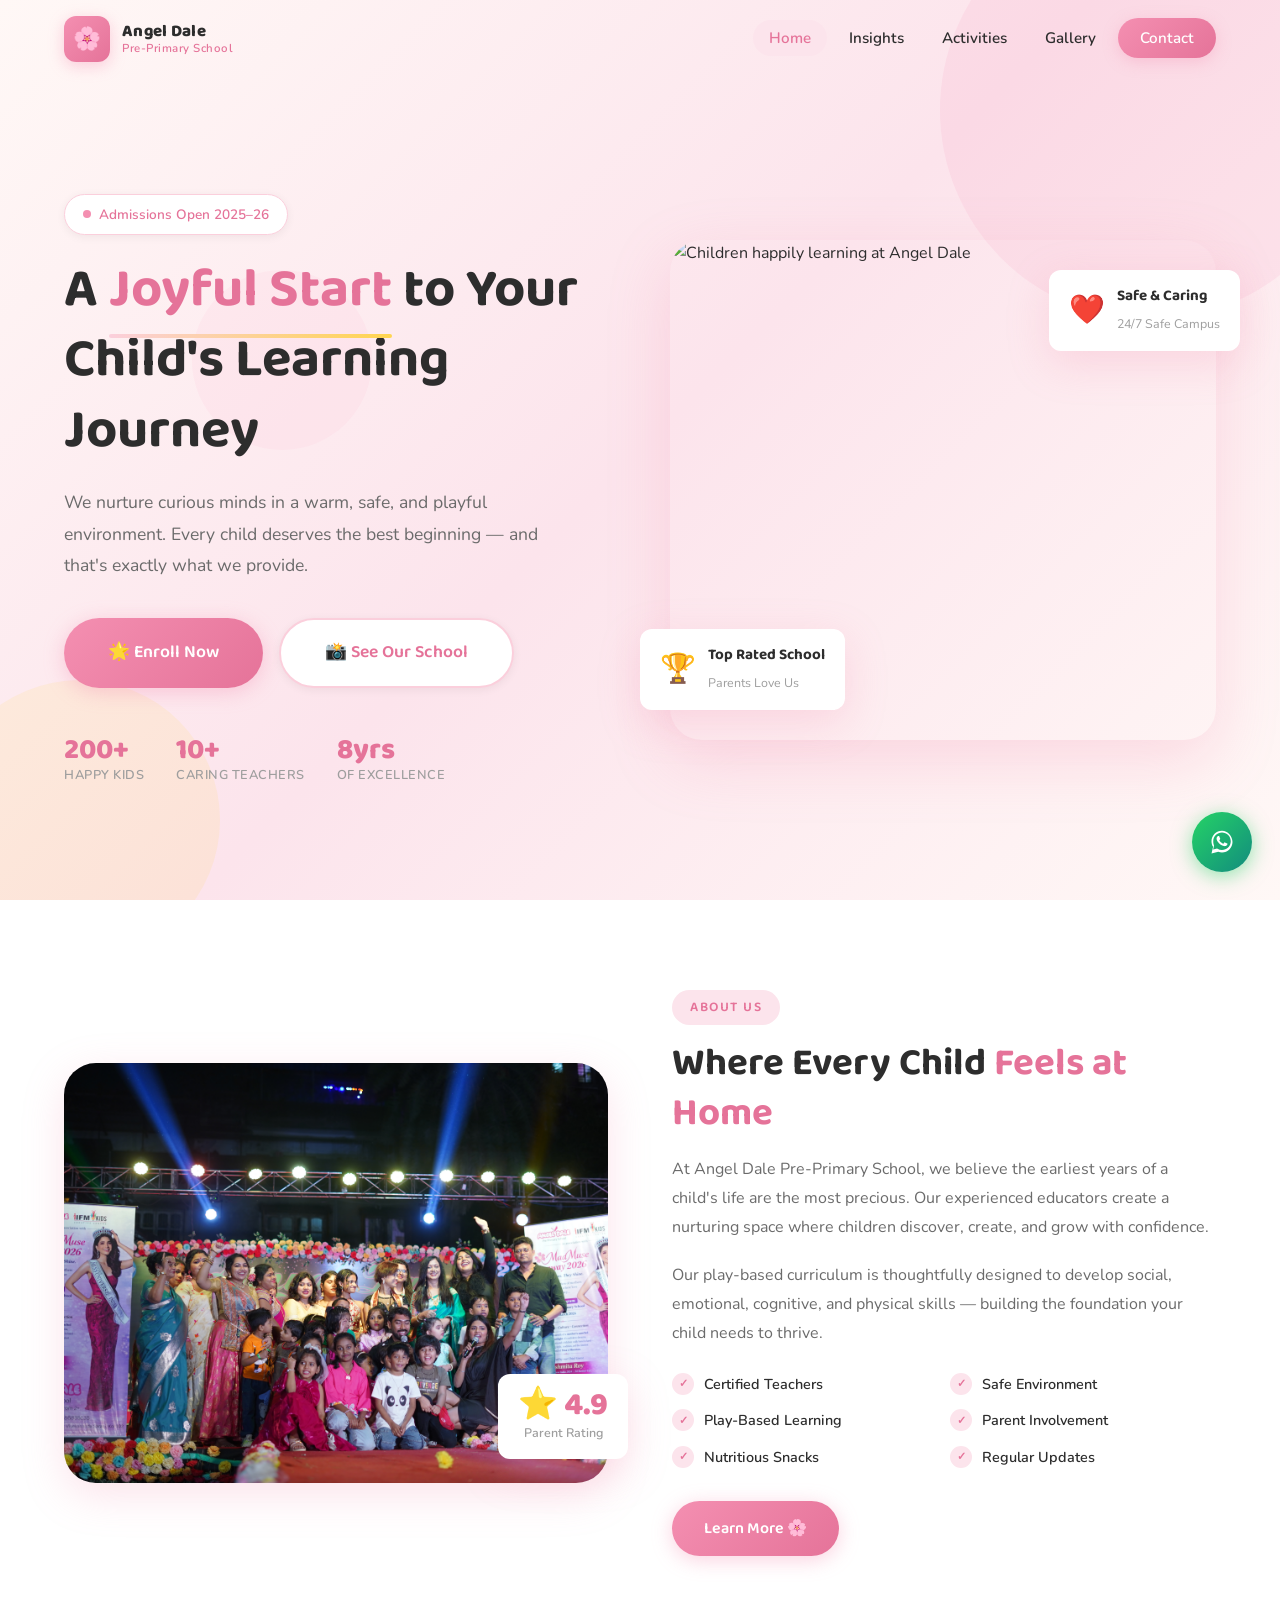
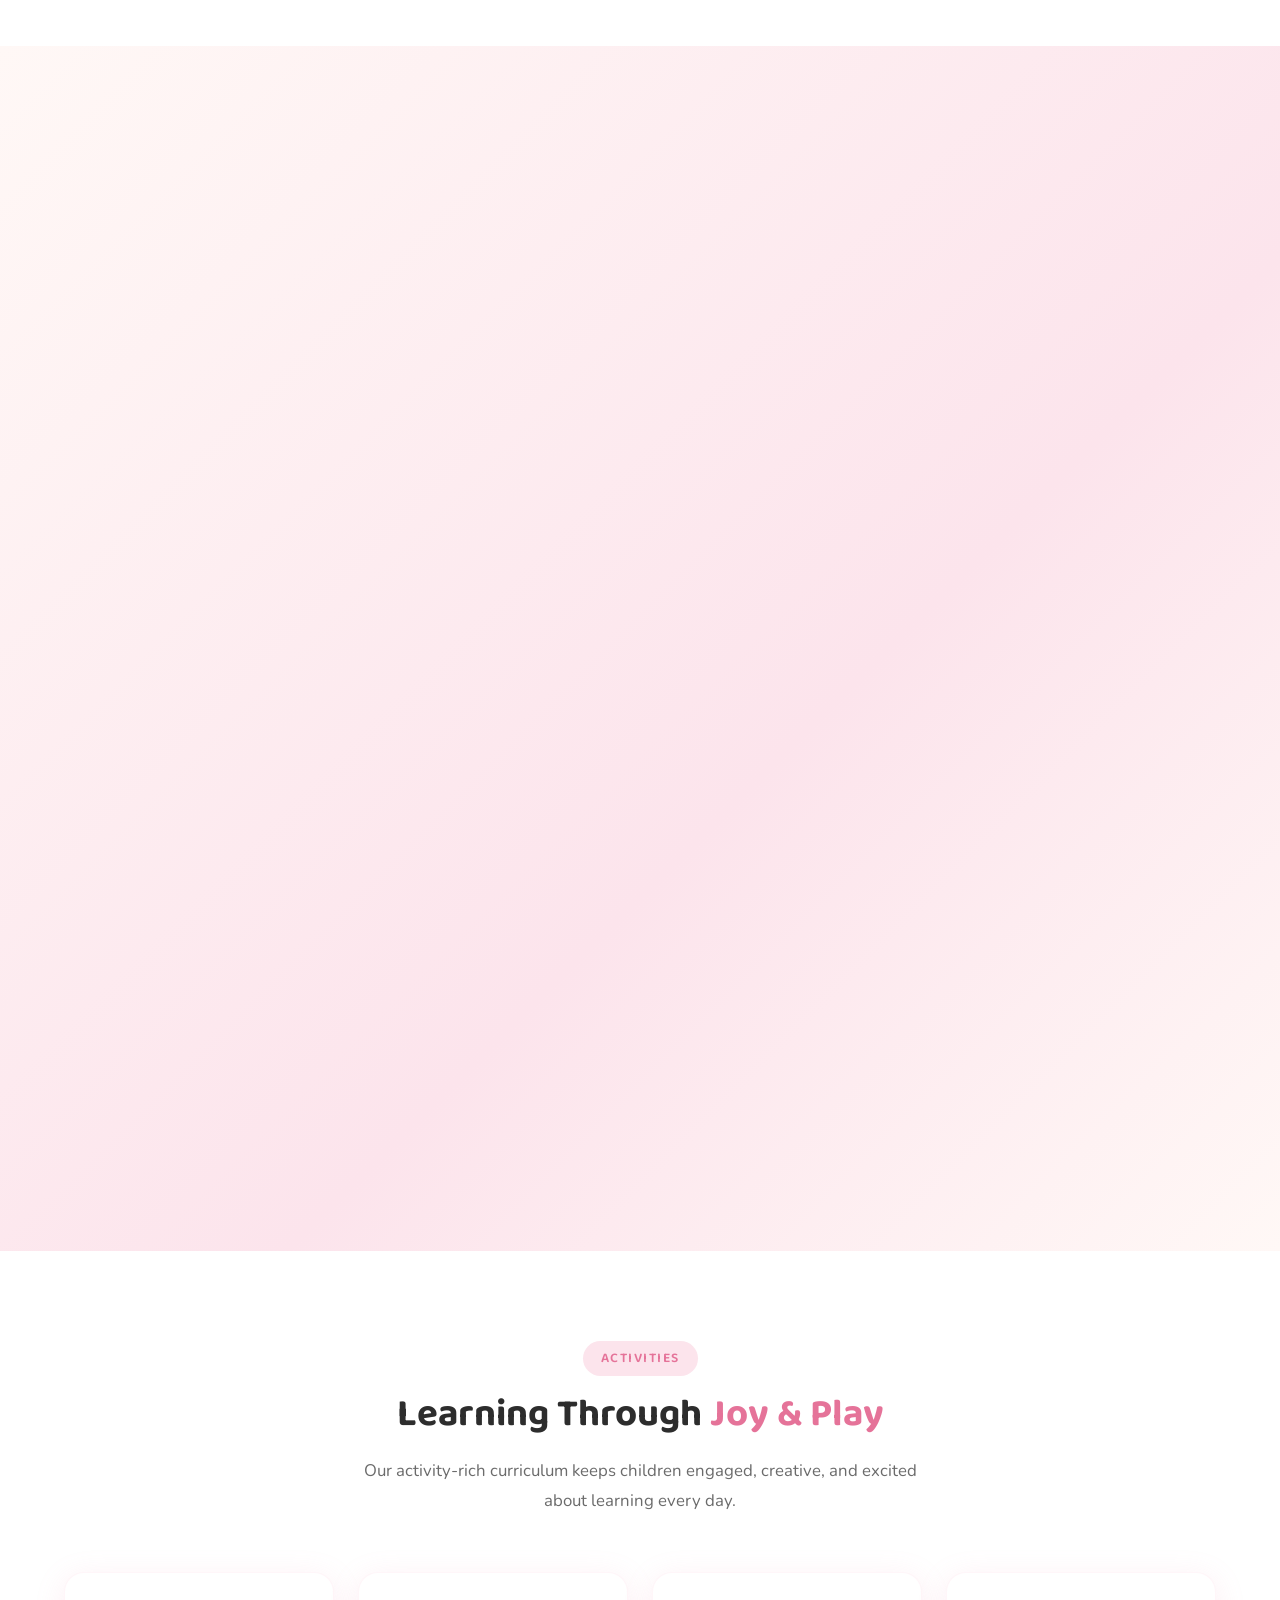
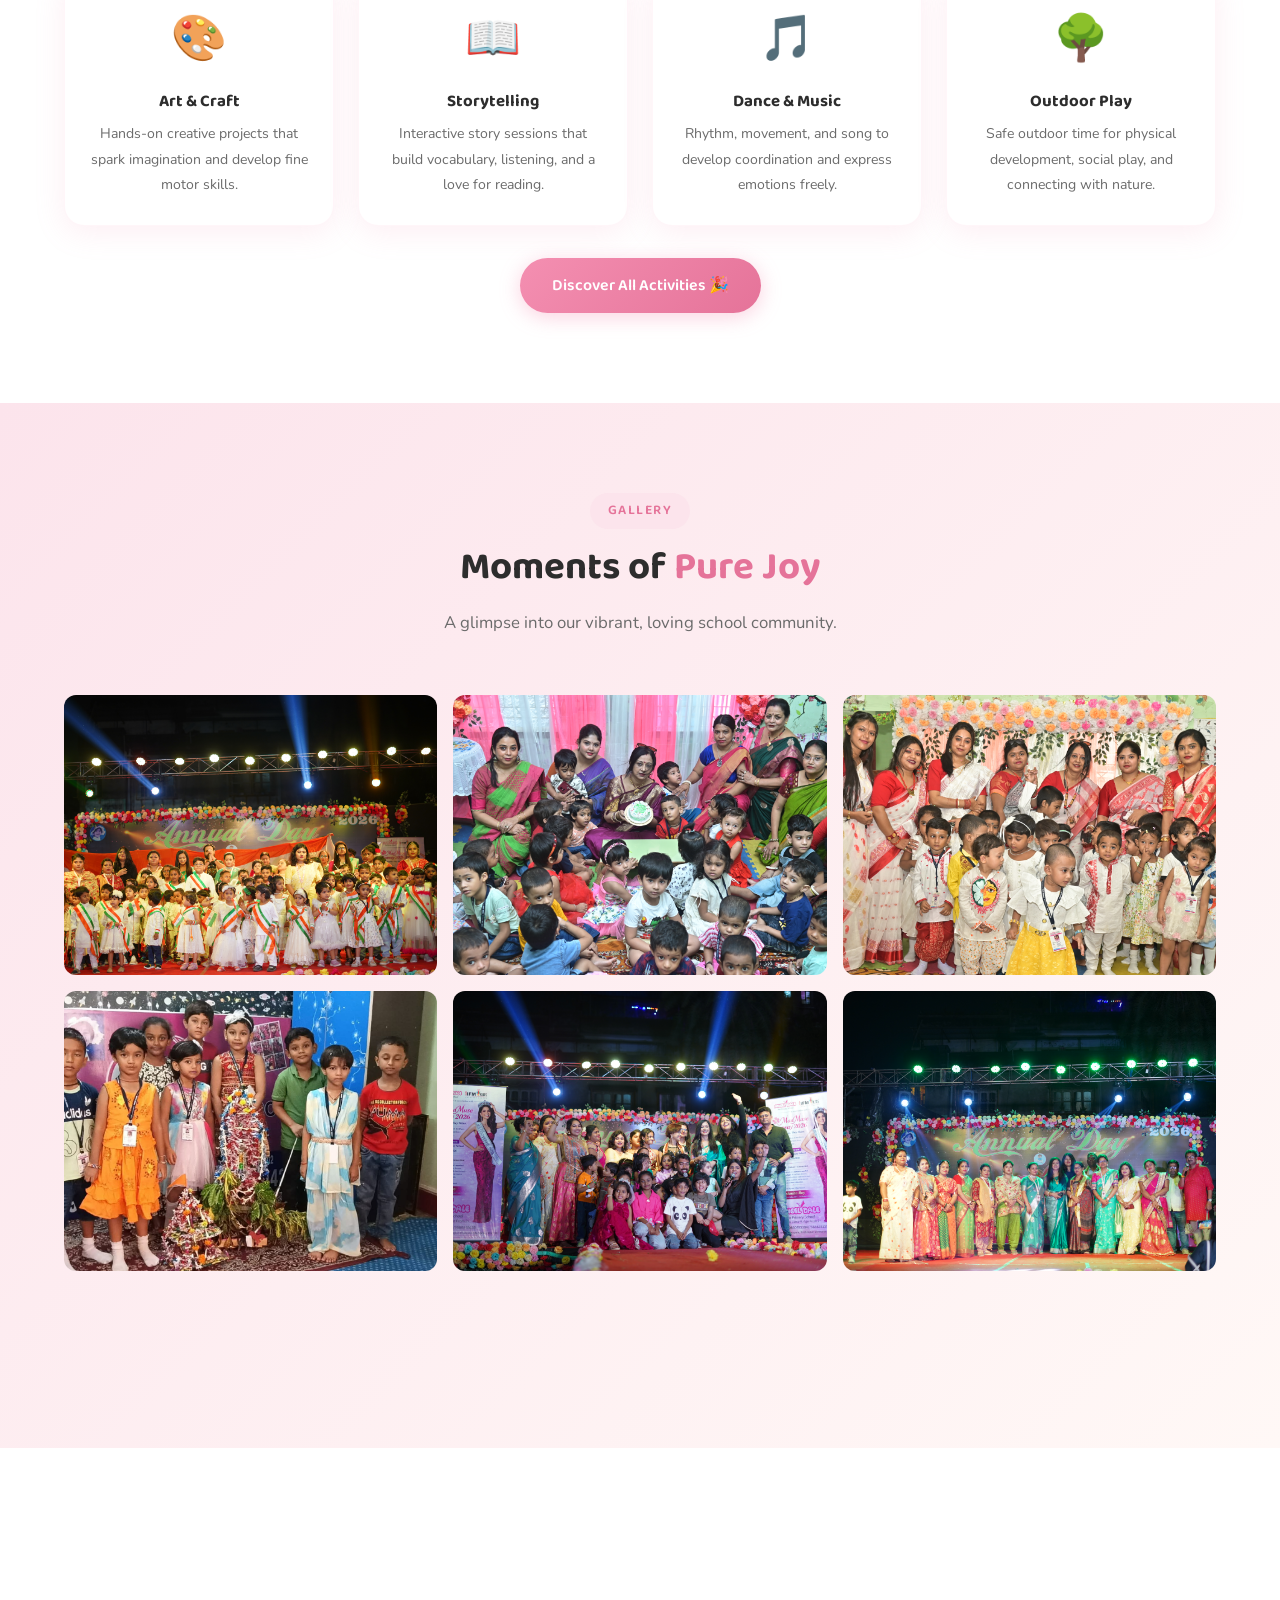
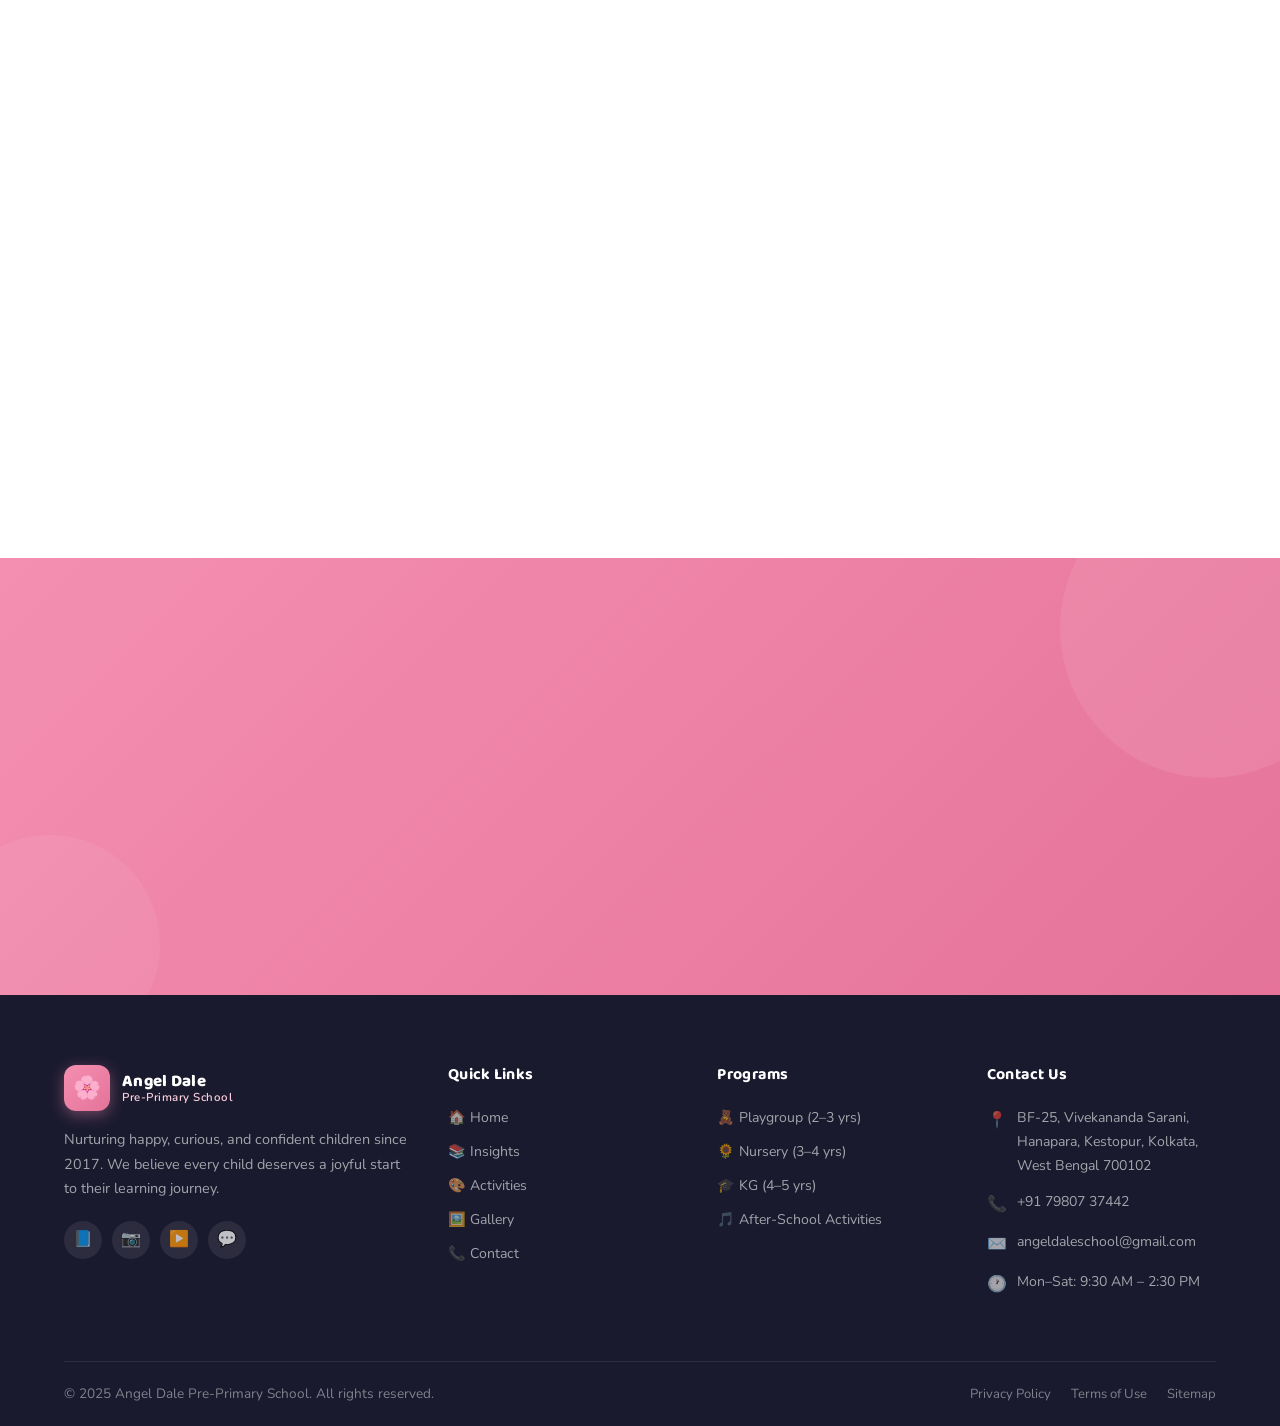
==== commit 3295b0d4: "upgrated" ====
--- a/index.html
+++ b/index.html
@@ -93,7 +93,10 @@
 
         <!-- Hero Image -->
         <div class="hero-image-wrap" aria-hidden="true">
-          <img src="images/A5.JPG  " alt="Children happily learning at Angel Dale" class="hero-img" />
+          <picture>
+            <source media="(max-width: 768px)" srcset="images/hero-mobile.jpg" />
+            <img src="images/hero-desktop.jpg" alt="Children happily learning at Angel Dale" class="hero-img" fetchpriority="high" />
+          </picture>
           <div class="hero-float-card hero-float-card-1">
             <span class="float-card-icon">🏆</span>
             <div class="float-card-text">
--- a/css/style.css
+++ b/css/style.css
@@ -371,11 +371,30 @@
 .hamburger {
   display: none;
   flex-direction: column;
+  align-items: center;
+  justify-content: center;
   gap: 5px;
   cursor: pointer;
-  padding: 4px;
+  /* Larger tap target (48x48px) so touches register reliably on mobile */
+  width: 48px;
+  height: 48px;
+  min-width: 48px;
+  min-height: 48px;
+  padding: 0;
   background: none;
   border: none;
+  border-radius: 12px;
+  /* Removes tap delay / double-tap-zoom and browser callouts for instant response */
+  touch-action: manipulation;
+  -webkit-tap-highlight-color: transparent;
+  -webkit-touch-callout: none;
+  user-select: none;
+  transition: background var(--transition);
+}
+
+/* Visual feedback so the button visibly reacts the moment it is touched */
+.hamburger:active {
+  background: rgba(244, 143, 177, 0.18);
 }
 
 .hamburger span {
@@ -385,6 +404,8 @@
   border-radius: 2px;
   transition: var(--transition);
   display: block;
+  /* Taps on the bars themselves are handled by the button */
+  pointer-events: none;
 }
 
 .hamburger.open span:nth-child(1) { transform: translateY(7.5px) rotate(45deg); }
@@ -1944,11 +1965,32 @@
 
   /* Hero */
   .hero-content { grid-template-columns: 1fr; gap: 40px; }
-  .hero-image-wrap { display: none; }
   .hero { min-height: auto; padding: 130px 0 70px; }
   .hero-stats { gap: 20px; }
   .hero-buttons { flex-direction: column; align-items: flex-start; }
   .hero-buttons .btn { width: 100%; justify-content: center; }
+
+  /* Mobile hero image: circle pinned to the empty top-right corner,
+     behind the badge row's free space, grazing the first title lines */
+  .hero-image-wrap {
+    position: absolute;
+    top: -60px;
+    right: -55px;
+    width: clamp(190px, 52vw, 250px);
+    height: clamp(190px, 52vw, 250px);
+    pointer-events: none;
+    z-index: 0;
+  }
+  .hero-img {
+    width: 100%;
+    height: 100%;
+    border-radius: 50%;
+    opacity: 0.4; /* 60% transparent — raise to 0.6 if you want the photo more visible */
+    box-shadow: none;
+  }
+  /* lift the text column above the circle */
+  .hero-text { position: relative; z-index: 1; }
+  .hero-float-card { display: none; }
 
   /* About */
   .about-preview { grid-template-columns: 1fr; gap: 32px; }
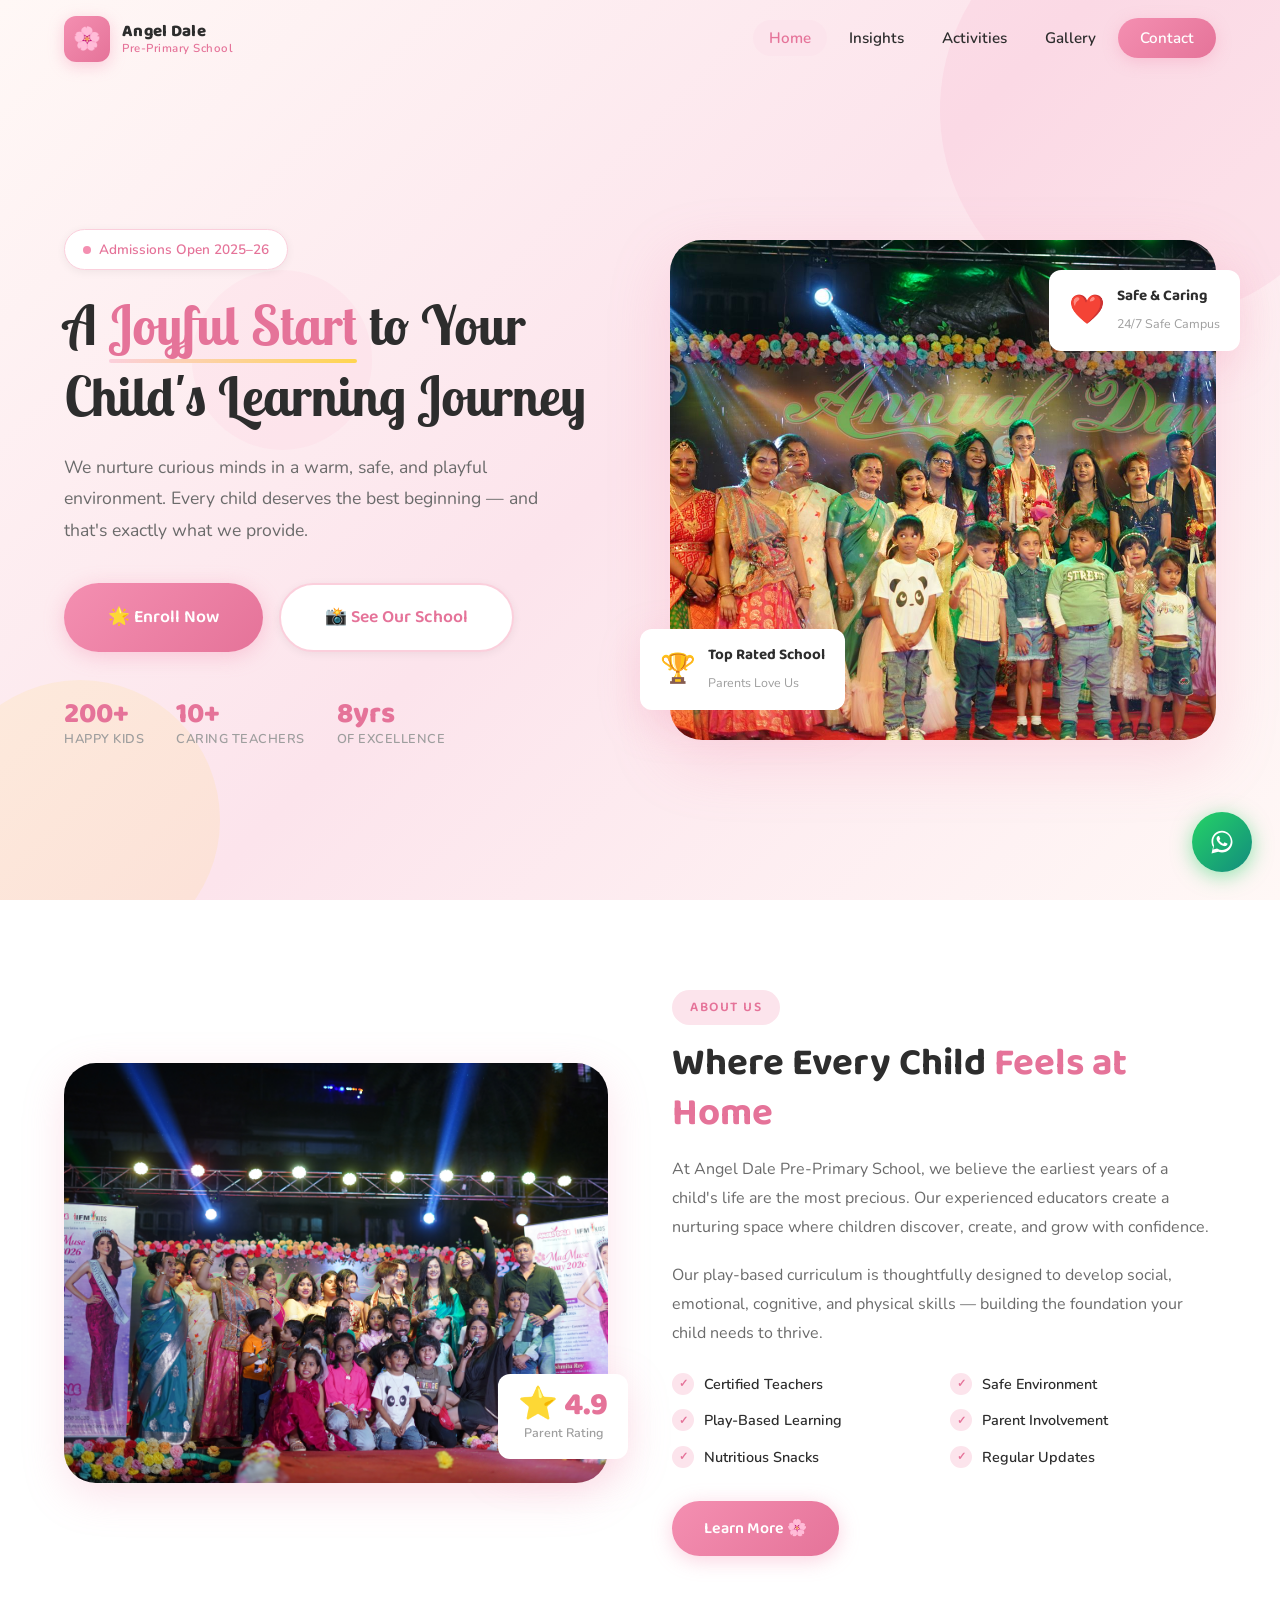
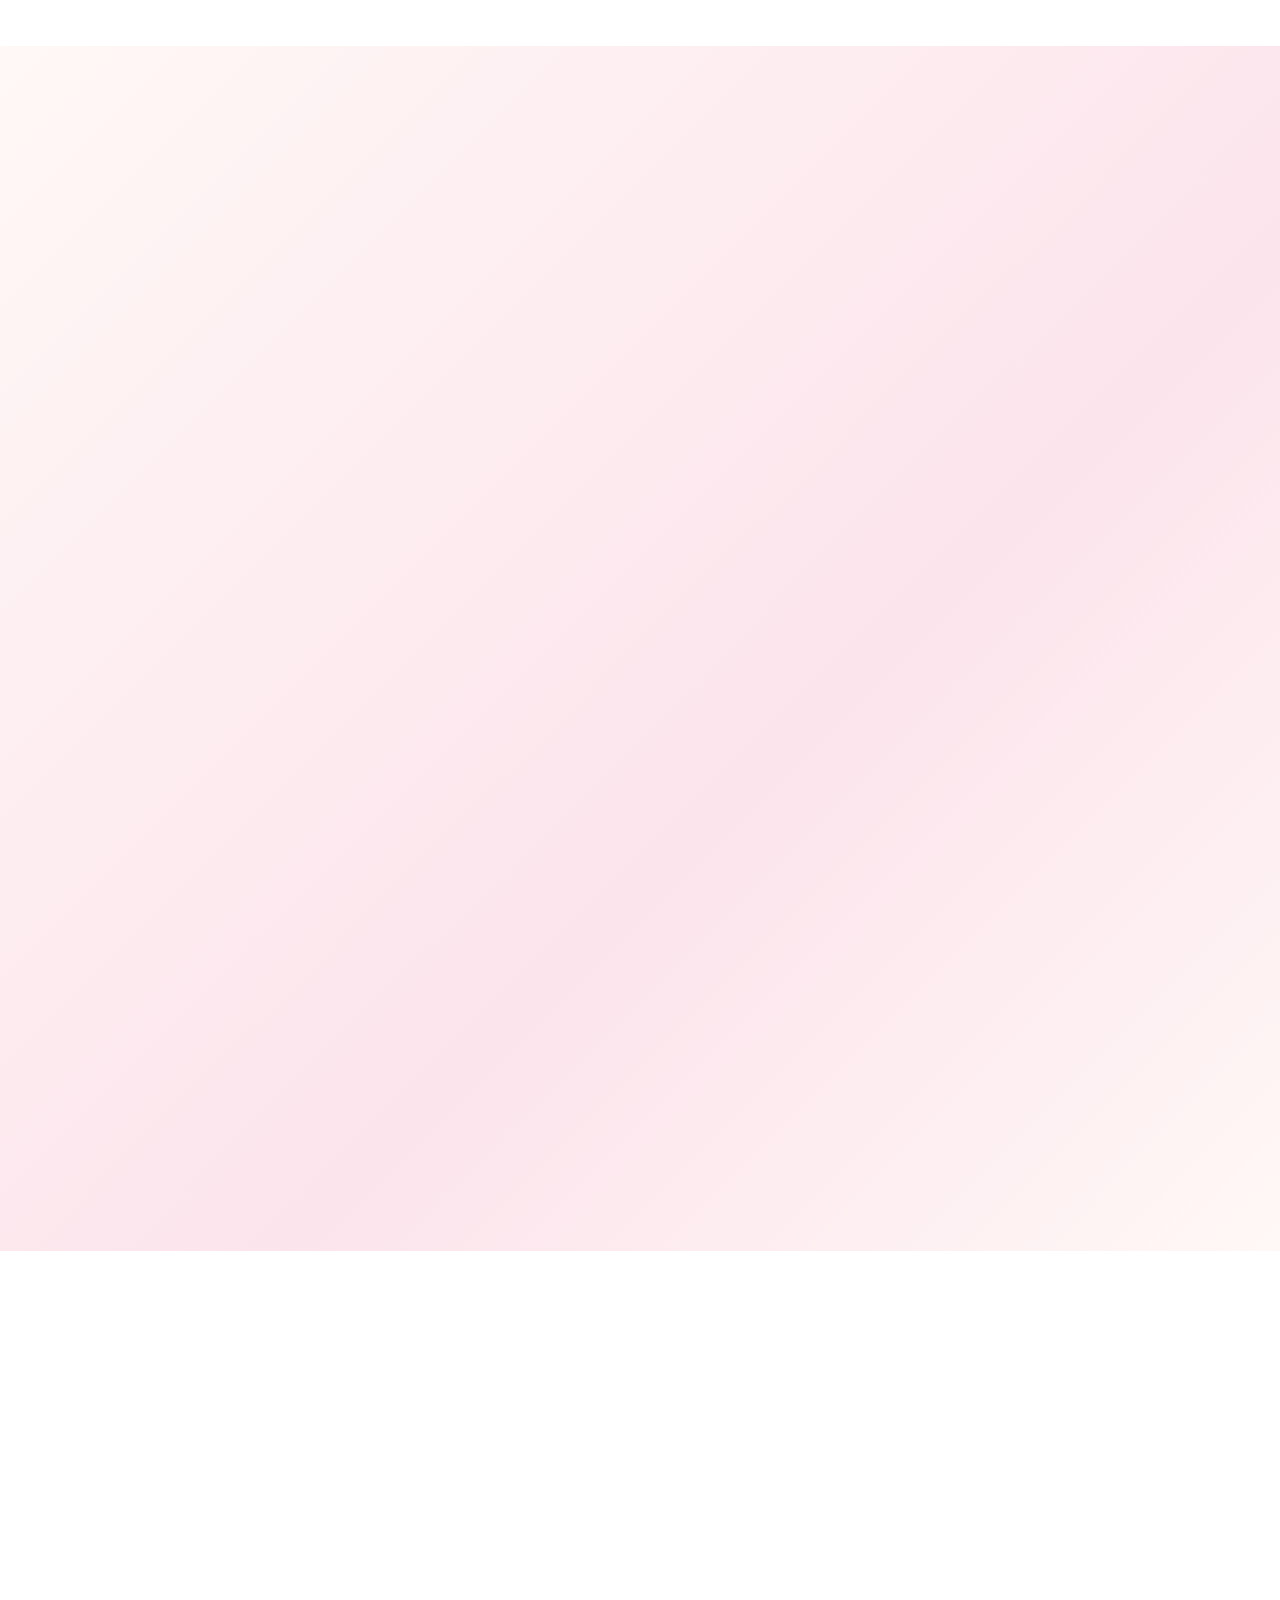
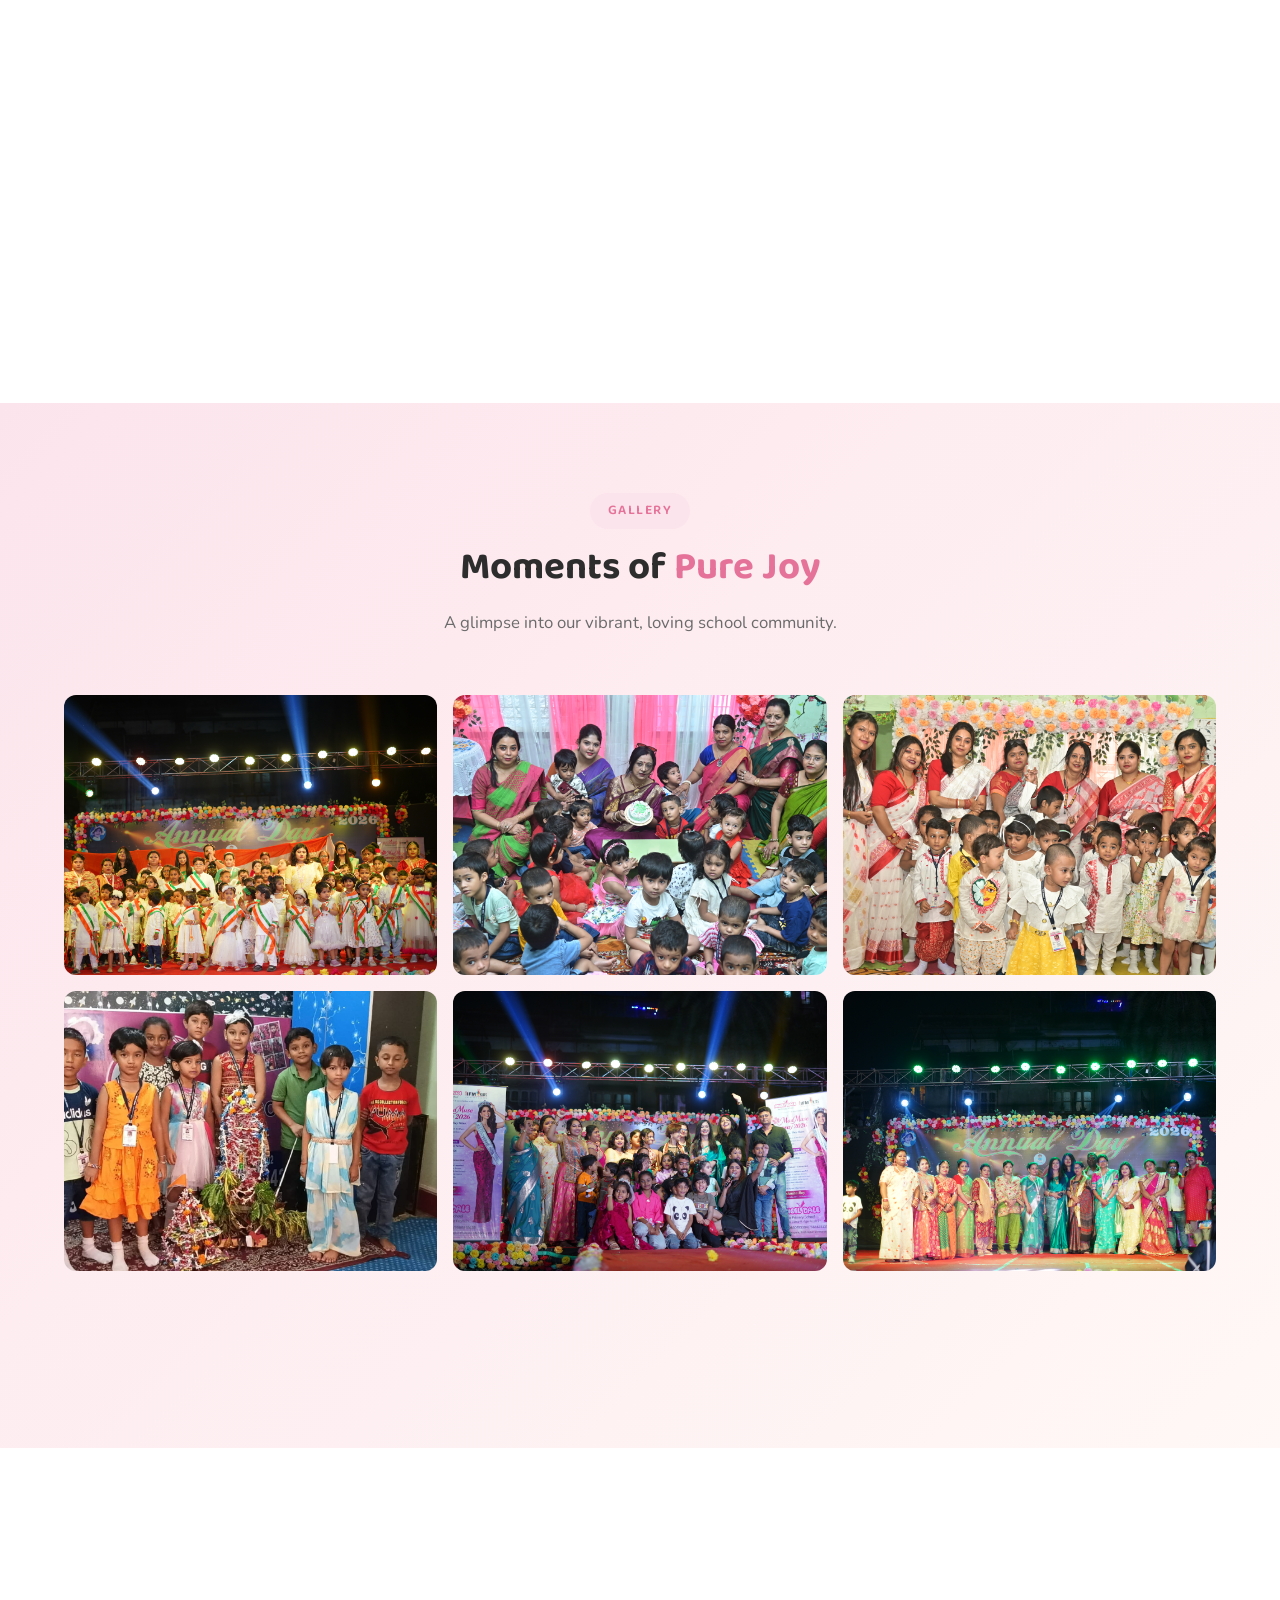
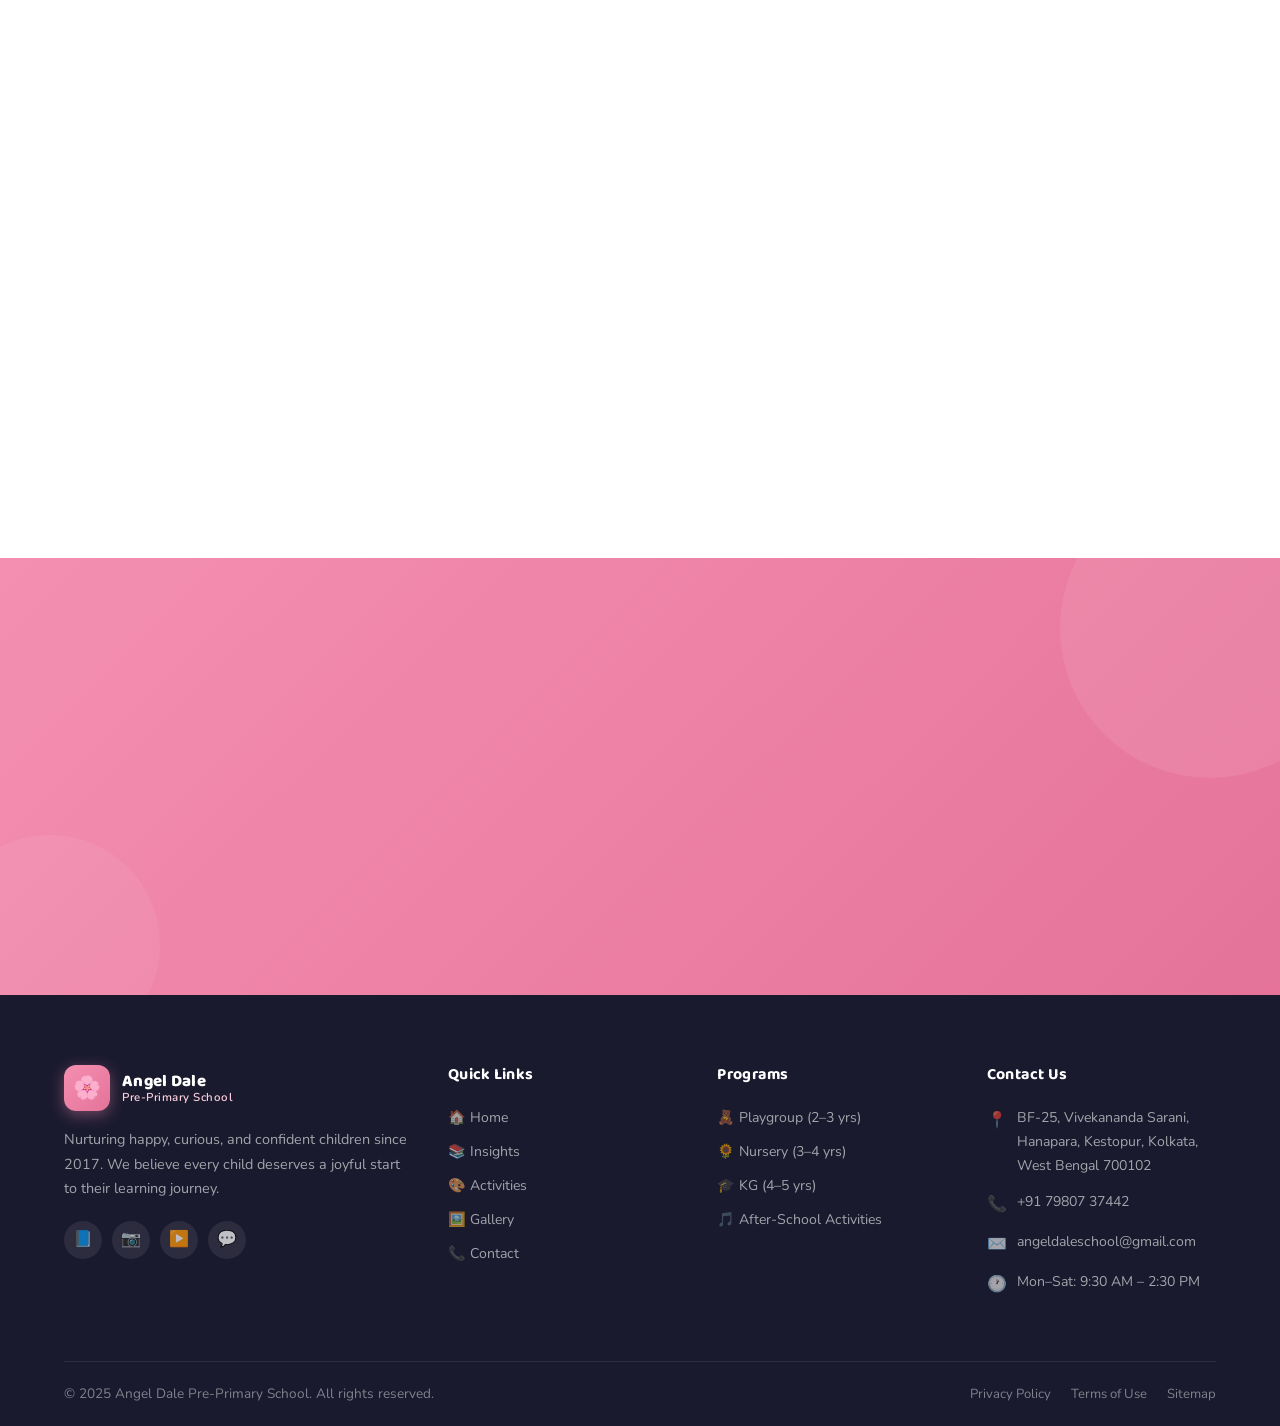
==== commit 47ccf0da: "Fix hero image 404 on deployed site: add hero assets, mobile fallback, Lobster Two hero font" ====
--- a/index.html
+++ b/index.html
@@ -95,7 +95,8 @@
         <div class="hero-image-wrap" aria-hidden="true">
           <picture>
             <source media="(max-width: 768px)" srcset="images/hero-mobile.jpg" />
-            <img src="images/hero-desktop.jpg" alt="Children happily learning at Angel Dale" class="hero-img" fetchpriority="high" />
+            <img src="images/hero-desktop.jpg" alt="Children happily learning at Angel Dale" class="hero-img" fetchpriority="high"
+              onerror="this.onerror=null;var s=this.parentElement.querySelector('source');if(s)s.remove();this.src='images/hero-desktop.jpg?v=2';" />
           </picture>
           <div class="hero-float-card hero-float-card-1">
             <span class="float-card-icon">🏆</span>
--- a/css/style.css
+++ b/css/style.css
@@ -4,7 +4,7 @@
    ============================================ */
 
 /* ---------- GOOGLE FONTS IMPORT ---------- */
-@import url('https://fonts.googleapis.com/css2?family=Baloo+2:wght@400;500;600;700;800&family=Nunito:wght@300;400;500;600;700&display=swap');
+@import url('https://fonts.googleapis.com/css2?family=Baloo+2:wght@400;500;600;700;800&family=Lobster+Two:ital,wght@0,400;0,700;1,400;1,700&family=Nunito:wght@300;400;500;600;700&display=swap');
 
 /* ---------- CSS CUSTOM PROPERTIES ---------- */
 :root {
@@ -512,6 +512,8 @@
 }
 
 .hero-title {
+  font-family: 'Lobster Two', cursive;
+  font-weight: 700;
   font-size: clamp(2.2rem, 5vw, 3.4rem);
   margin-bottom: 20px;
   animation: fadeInUp 0.8s ease 0.1s forwards;
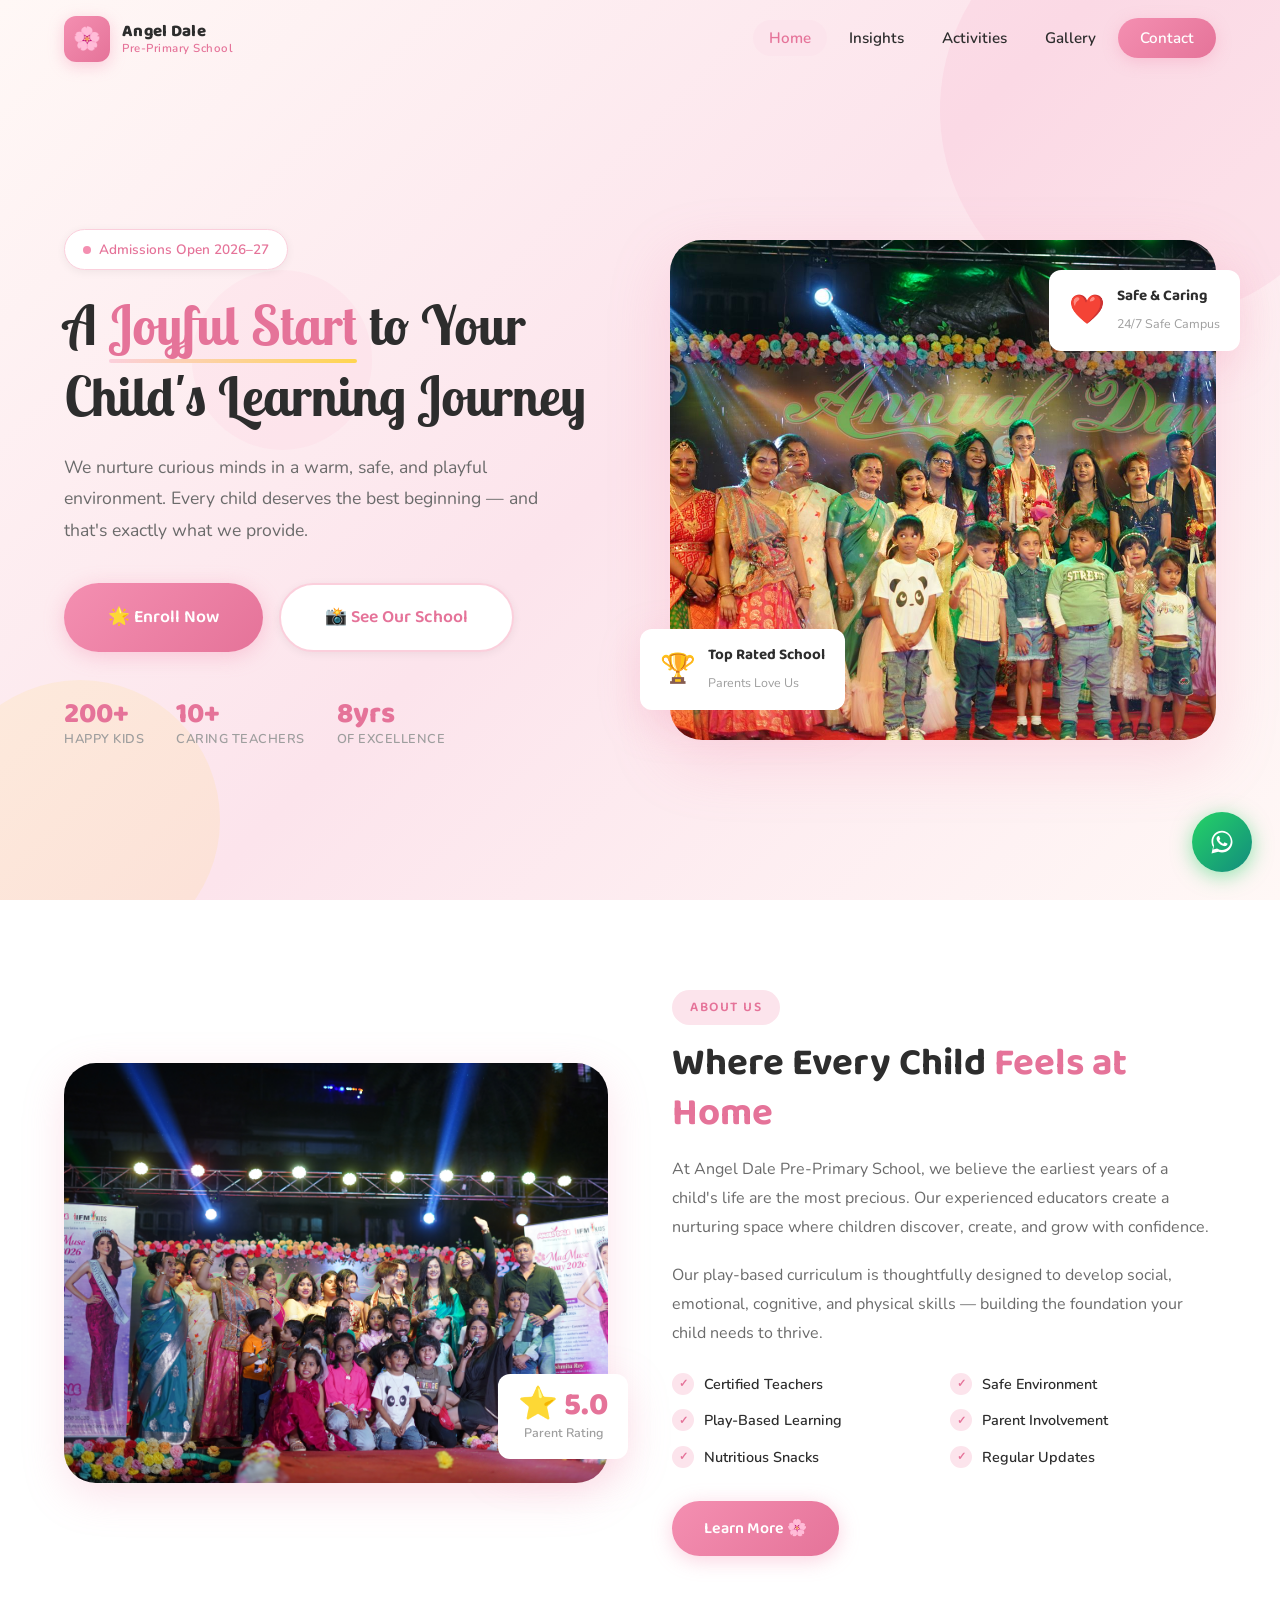
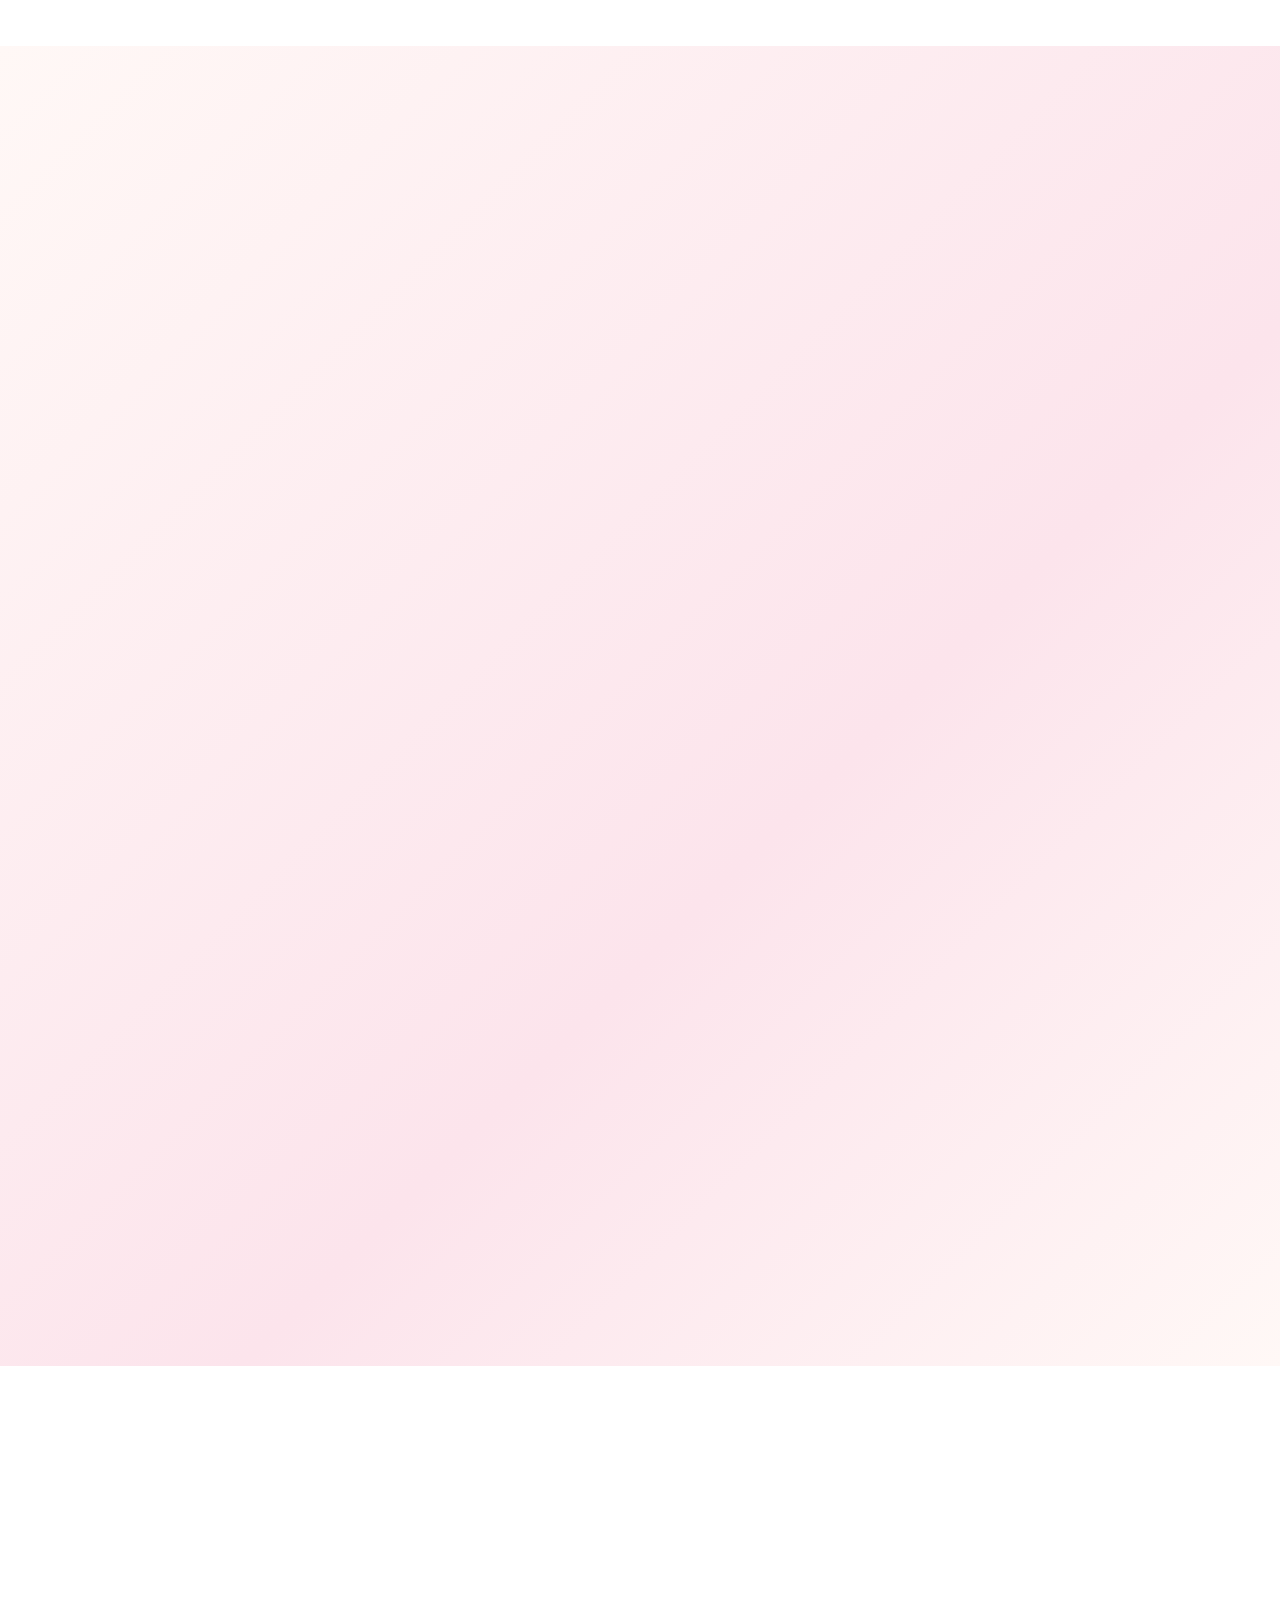
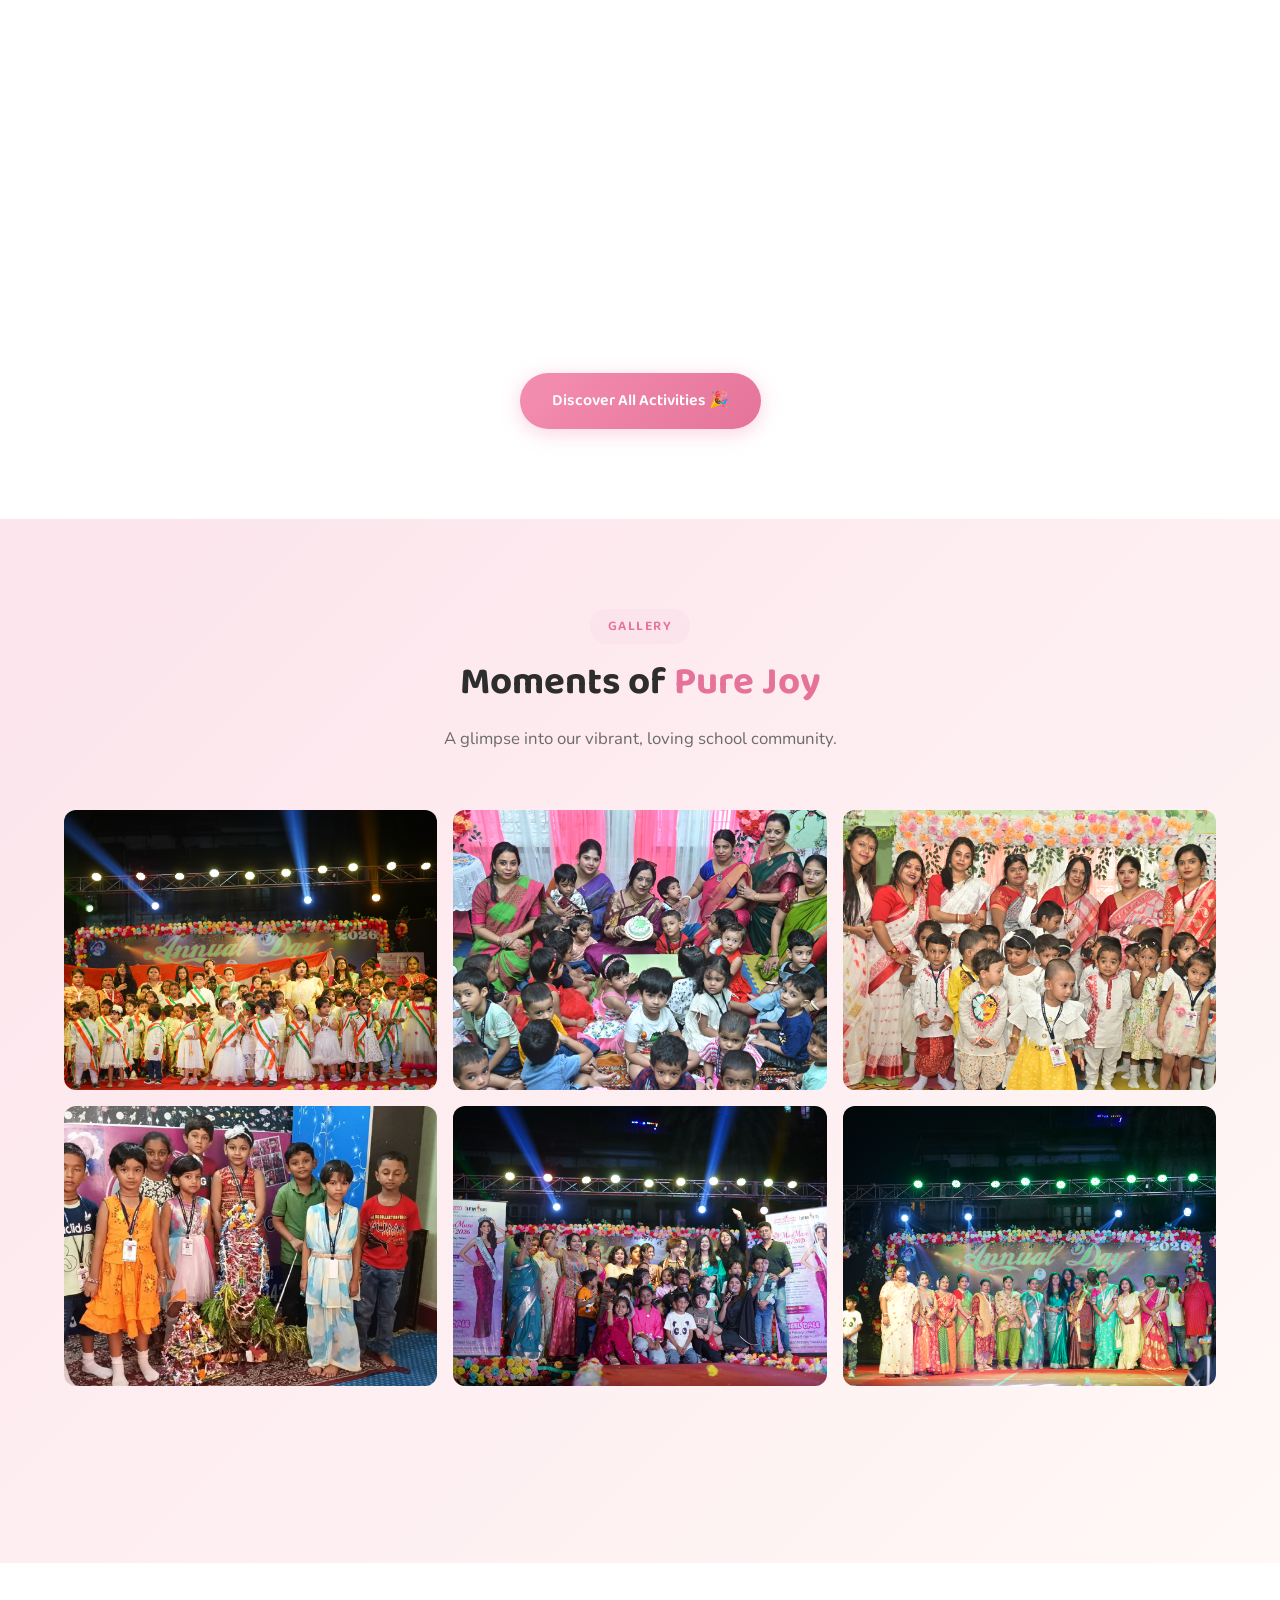
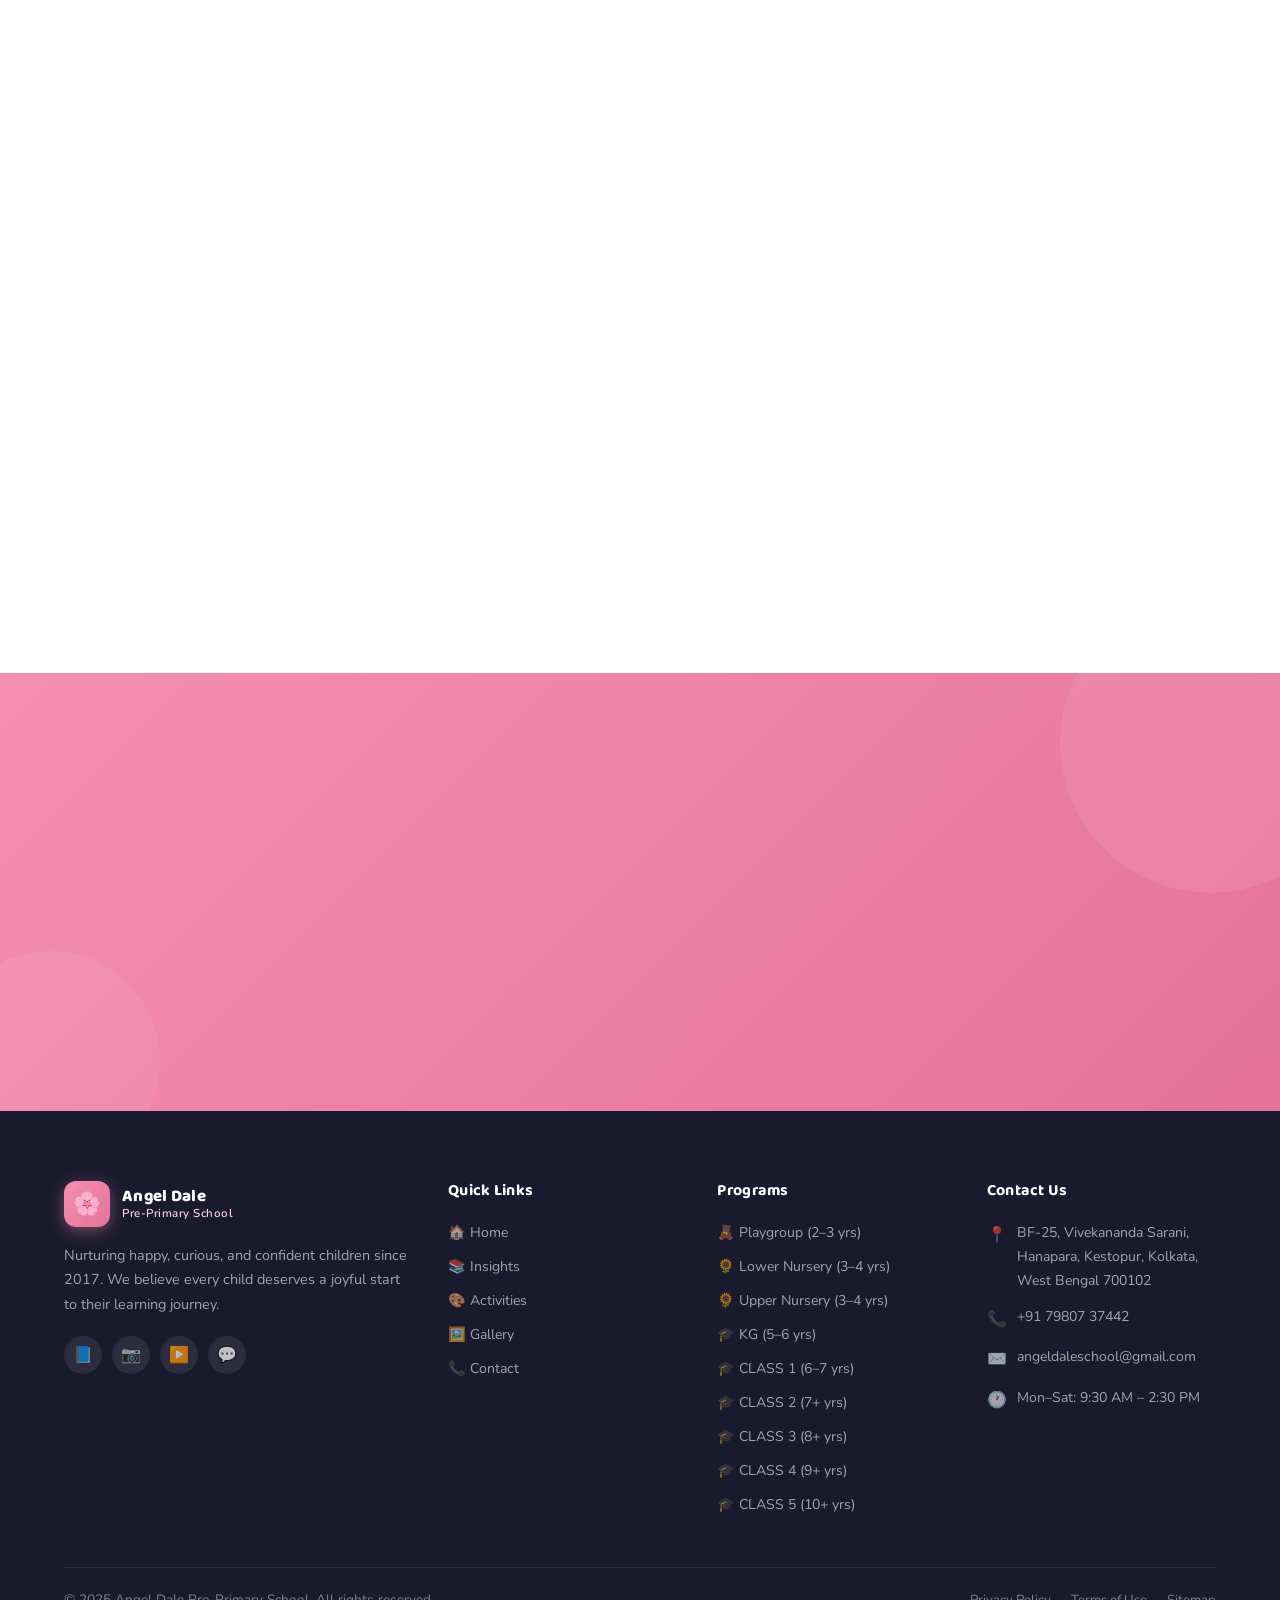
==== commit 76f42924: "home perfected" ====
--- a/index.html
+++ b/index.html
@@ -58,7 +58,7 @@
         <div class="hero-text">
           <div class="hero-badge">
             <span class="hero-badge-dot"></span>
-            Admissions Open 2025–26
+            Admissions Open 2026–27
           </div>
           <h1 class="hero-title">
             A <span class="highlight">Joyful Start</span> to Your Child's Learning Journey
@@ -124,7 +124,7 @@
         <div class="about-img-wrap reveal-left">
           <img src="images/HERO.JPG" alt="Angel Dale warm classroom" class="about-img" />
           <div class="about-img-badge">
-            <div class="badge-number">⭐ 4.9</div>
+            <div class="badge-number">⭐ 5.0</div>
             <div class="badge-text">Parent Rating</div>
           </div>
         </div>
@@ -294,6 +294,9 @@
             </div>
           </div>
         </div>
+        <div class="text-center mt-32 reveal">
+        <a href="insights.html" class="btn btn-primary" id="btn-all-insights">Discover All Classes 🎉</a>
+      </div>
   </section>
 
   <!-- ============ ACTIVITIES PREVIEW ============ -->
@@ -328,7 +331,7 @@
         </div>
       </div>
       <div class="text-center mt-32 reveal">
-        <a href="insights.html" class="btn btn-primary" id="btn-all-activities">Discover All Activities 🎉</a>
+        <a href="activities.html" class="btn btn-primary" id="btn-all-activities">Discover All Activities 🎉</a>
       </div>
     </div>
   </section>
@@ -397,7 +400,7 @@
         <div class="trust-card reveal delay-1">
           <div class="icon-circle pink">🔒</div>
           <h4>Safety First</h4>
-          <p>CCTV-monitored campus, secure entry, childproofed spaces, and trained staff ensure your child is always
+          <p>Secure entry, childproofed spaces, and trained staff ensure your child is always
             safe.</p>
         </div>
         <div class="trust-card reveal delay-2">
@@ -426,7 +429,7 @@
       <div class="cta-content reveal">
         <span class="cta-badge">✨ Admissions Open</span>
         <h2>Give Your Child the Best Start in Life</h2>
-        <p>Limited seats available for 2025–26. Join the Angel Dale family today and watch your little one bloom!</p>
+        <p>Limited seats available for 2026–27. Join the Angel Dale family today and watch your little one bloom!</p>
         <div class="cta-buttons">
           <a href="contact.html" class="btn btn-white btn-lg" id="btn-cta-enroll">
             🌸 Enroll Now
@@ -485,10 +488,15 @@
         <div>
           <h4 class="footer-heading">Programs</h4>
           <ul class="footer-links">
-            <li><a href="insights.html#playgroup" class="footer-link">🧸 Playgroup (2–3 yrs)</a></li>
-            <li><a href="insights.html#nursery" class="footer-link">🌻 Nursery (3–4 yrs)</a></li>
-            <li><a href="insights.html#kg" class="footer-link">🎓 KG (4–5 yrs)</a></li>
-            <li><a href="activities.html" class="footer-link">🎵 After-School Activities</a></li>
+            <li><a href="#playgroup" class="footer-link">🧸 Playgroup (2–3 yrs)</a></li>
+            <li><a href="#nursery" class="footer-link">🌻 Lower Nursery (3–4 yrs)</a></li>
+            <li><a href="#nursery" class="footer-link">🌻 Upper Nursery (3–4 yrs)</a></li>
+            <li><a href="#kg" class="footer-link">🎓 KG (5–6 yrs)</a></li>
+            <li><a href="#1" class="footer-link">🎓 CLASS 1 (6–7 yrs)</a></li>
+            <li><a href="#2" class="footer-link">🎓 CLASS 2 (7+ yrs)</a></li>
+            <li><a href="#3" class="footer-link">🎓 CLASS 3 (8+ yrs)</a></li>
+            <li><a href="#4" class="footer-link">🎓 CLASS 4 (9+ yrs)</a></li>
+            <li><a href="#5" class="footer-link">🎓 CLASS 5 (10+ yrs)</a></li>
           </ul>
         </div>
 
